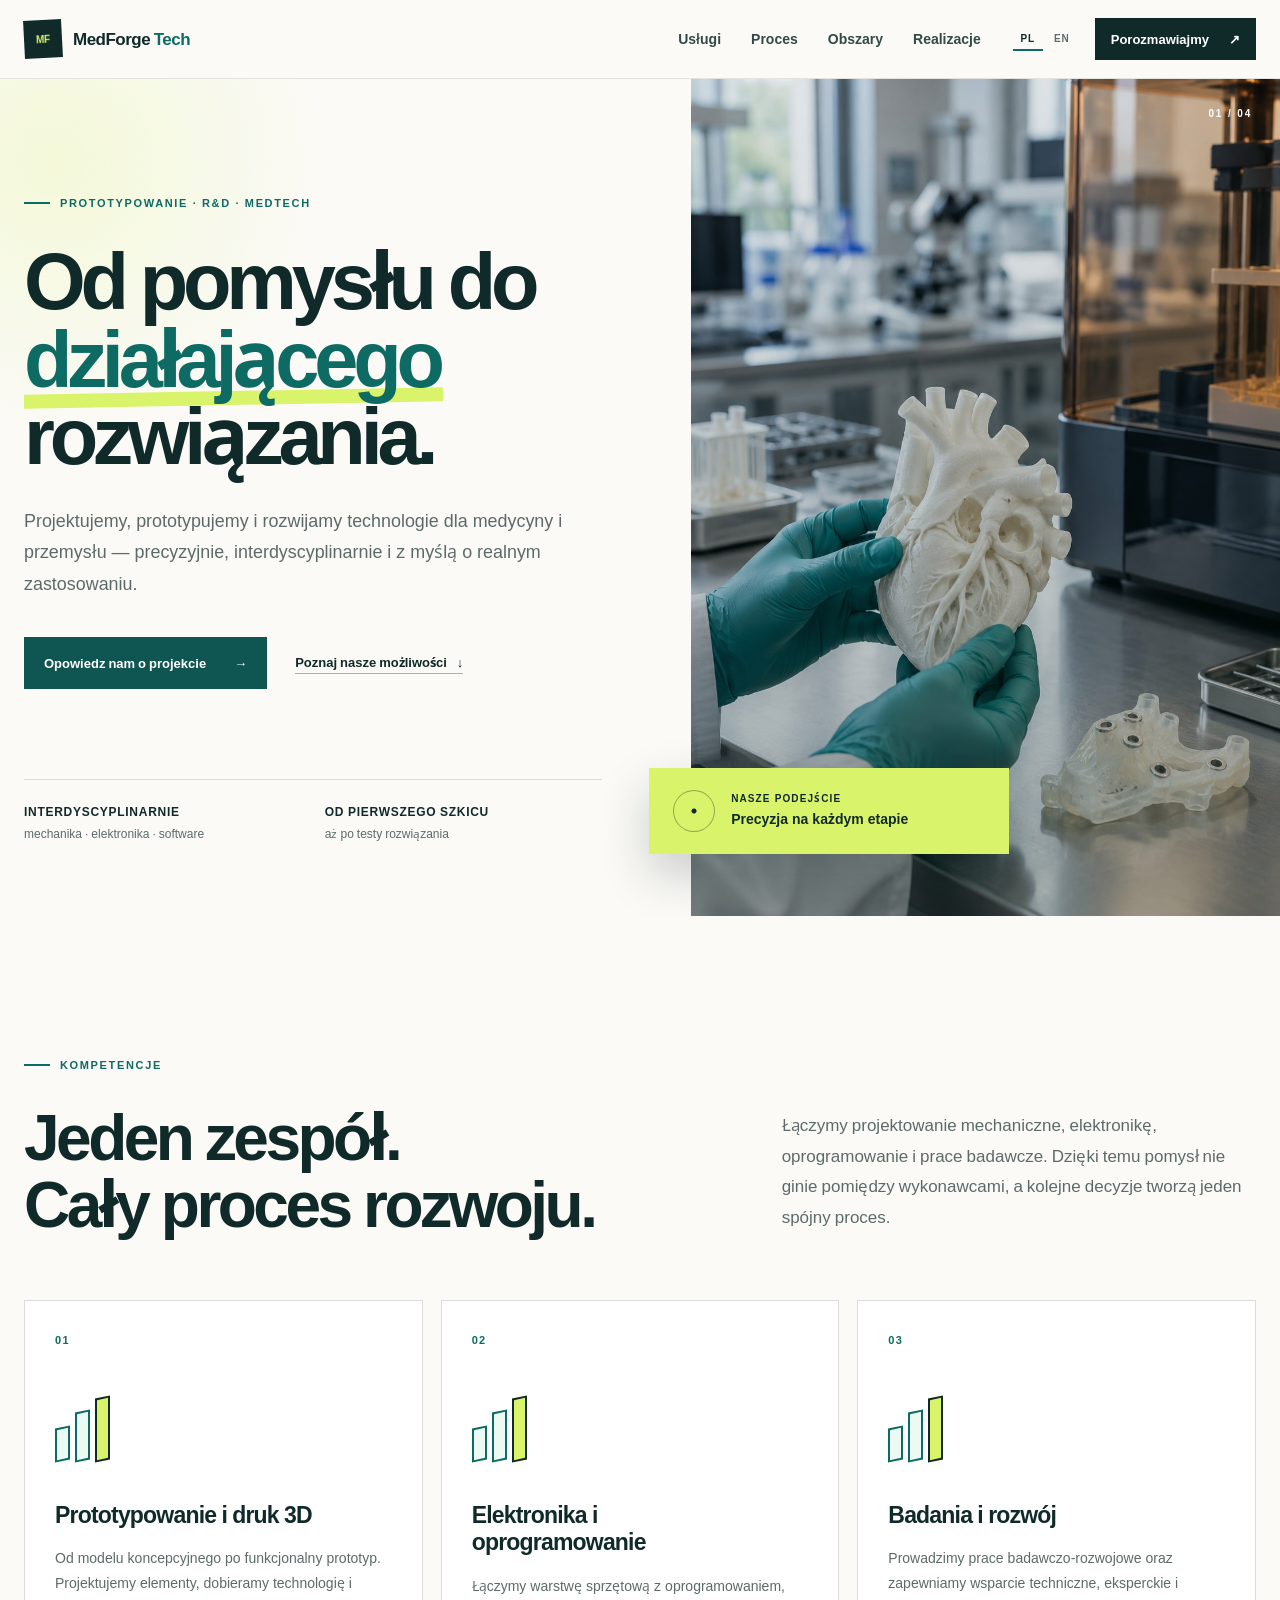
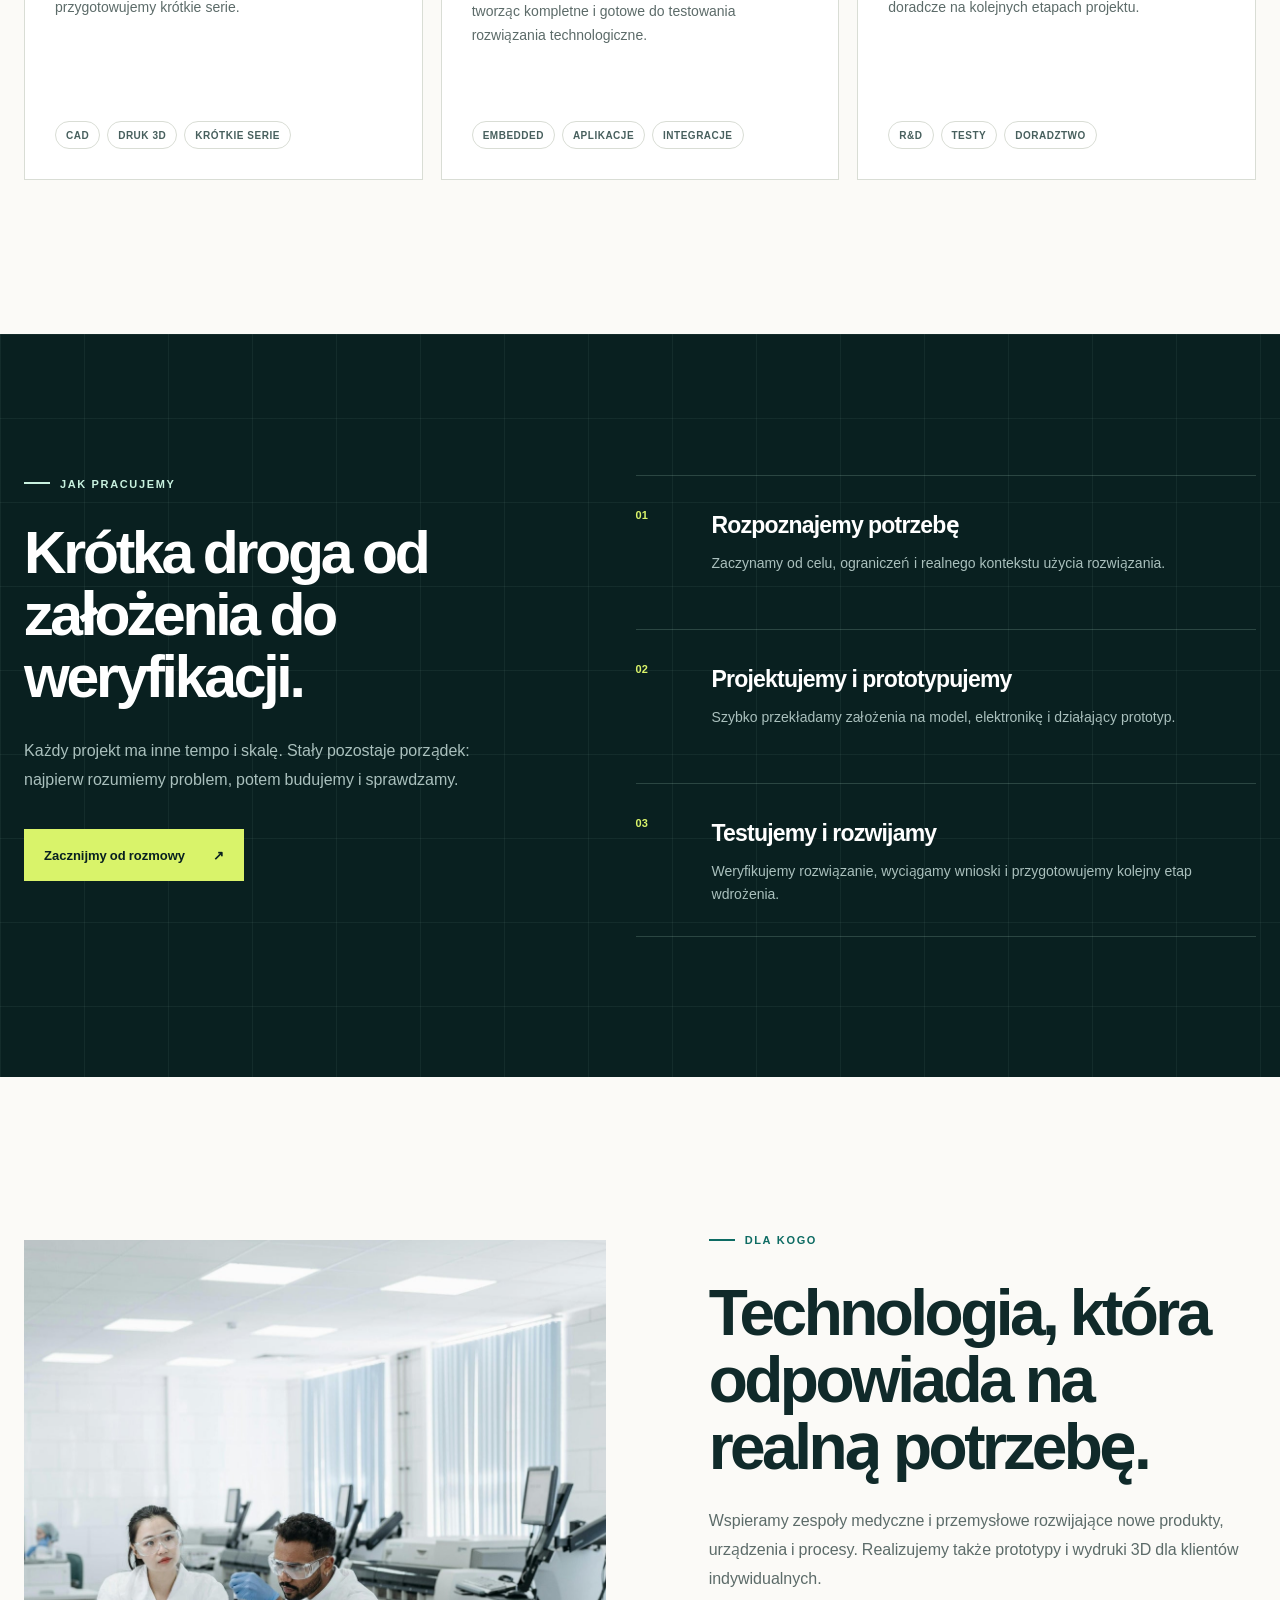
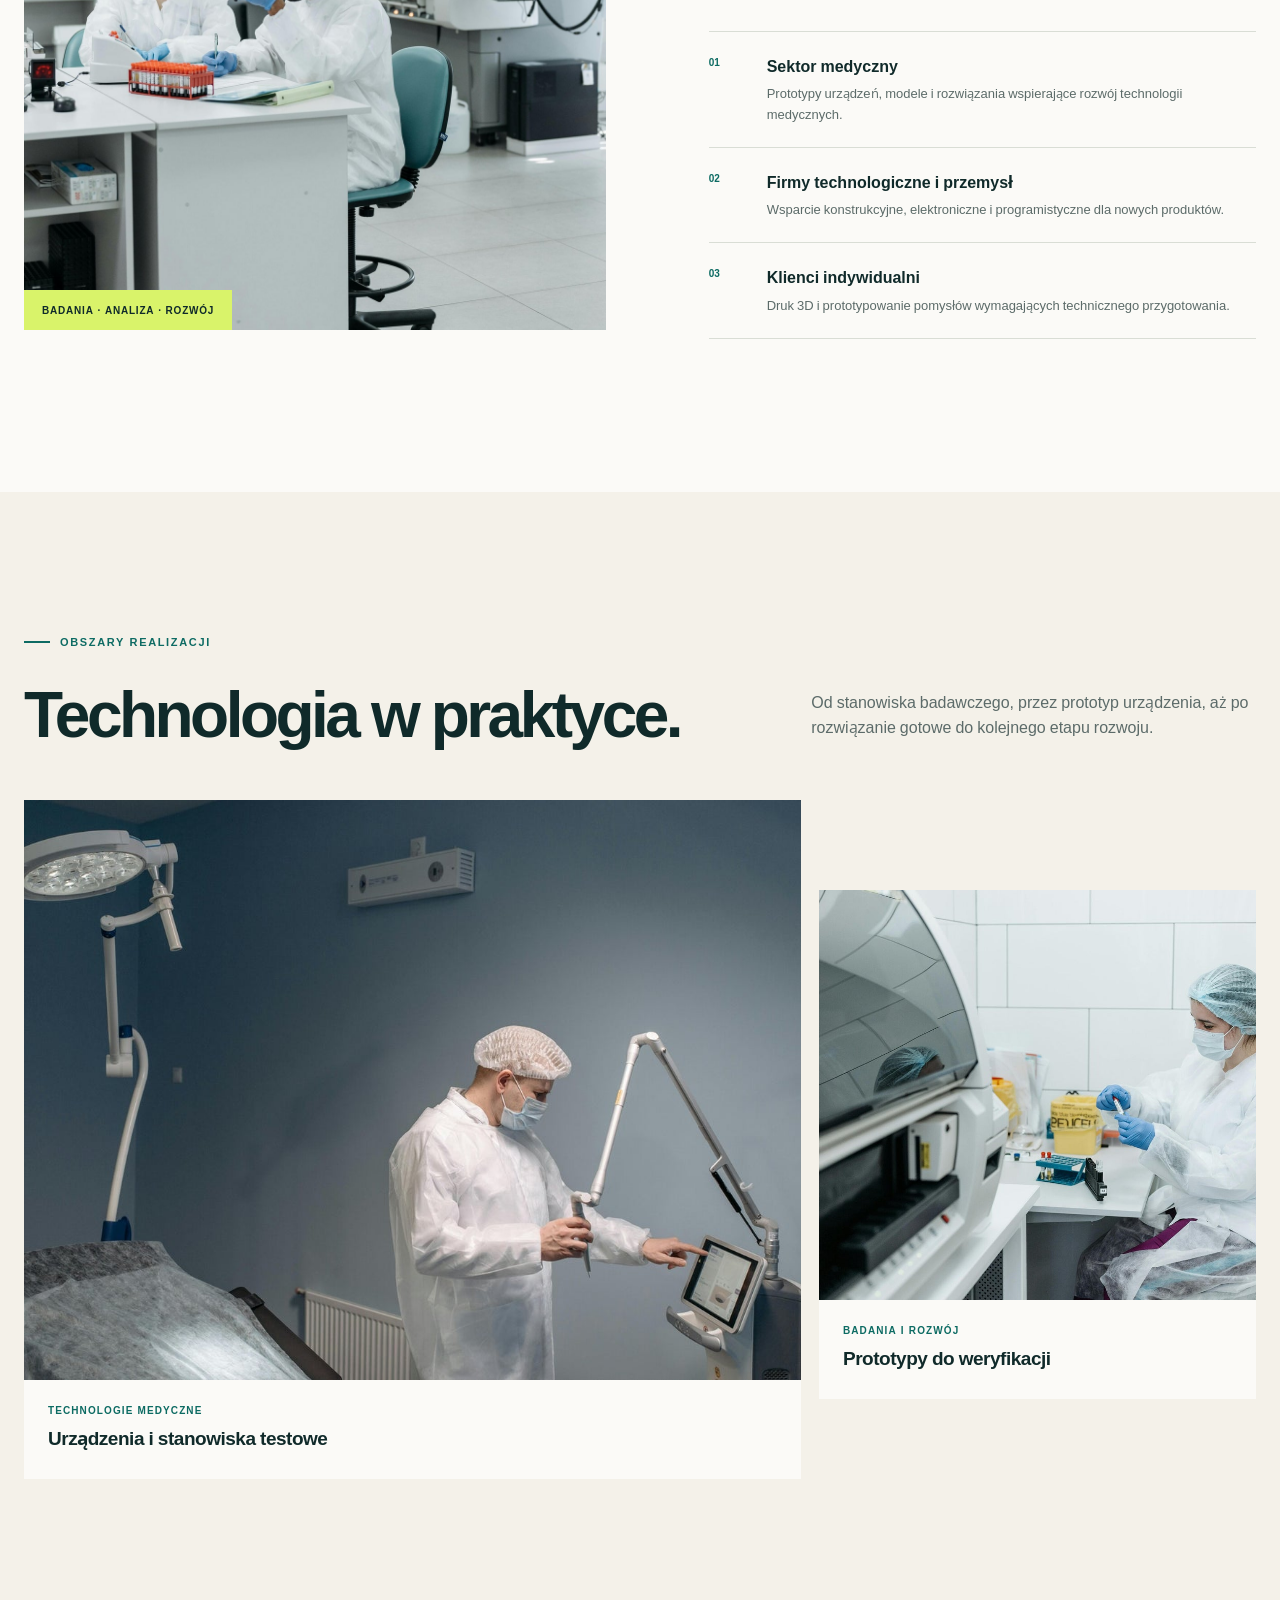
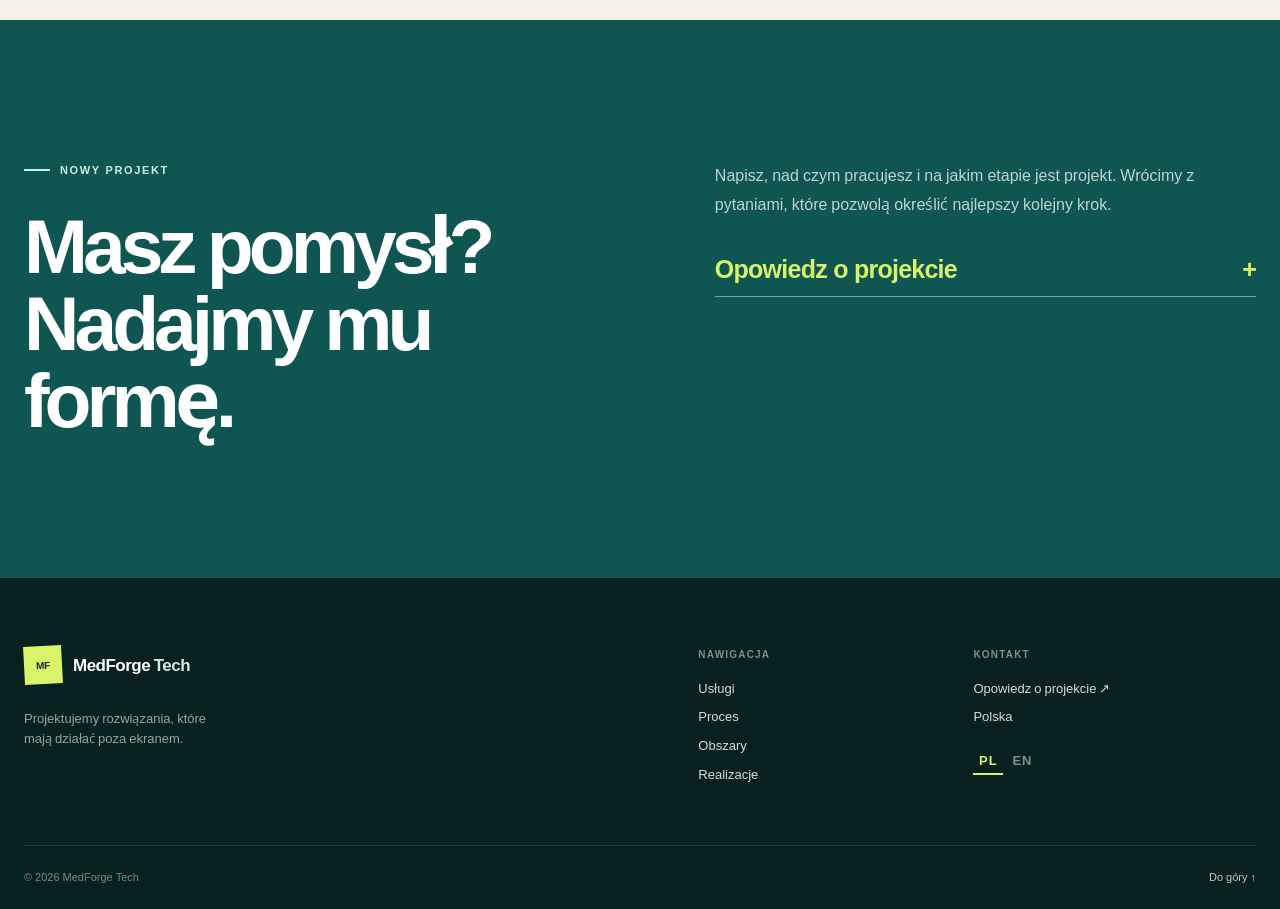
==== public/index.html @ 60c9a020 "structurize project to public i backend" ====
<!doctype html>

<html lang="pl">
  <head>
    <meta charset="utf-8">
    <meta name="viewport" content="width=device-width, initial-scale=1">
    <meta name="description" content="Projektowanie prototypów, druk 3D, elektronika, oprogramowanie oraz prace badawczo-rozwojowe dla medycyny i przemysłu.">
    <title>MedForge Tech | Prototypowanie, R&amp;D i technologie medyczne</title>
    <link rel="icon" href="favicon.png" type="image/png">
    <link rel="alternate" hreflang="pl" href="index.html">
    <link rel="alternate" hreflang="en" href="en.html">
    <link rel="stylesheet" href="styles.css">
    <script src="contact-config.js" defer></script>
    <script src="script.js" defer></script>
    <script src="contact-form.js" type="module"></script>
  </head>
  <body>
    <a class="skip-link" href="#main">Przejdź do treści</a>

    <header class="site-header">
      <div class="nav-shell">
        <a class="brand" href="#top" aria-label="MedForge Tech — strona główna">
          <span class="brand-mark" aria-hidden="true">MF</span>
          <span class="brand-name">MedForge <strong>Tech</strong></span>
        </a>

        <nav class="desktop-nav" aria-label="Główna nawigacja">
          <a href="#uslugi">Usługi</a>
          <a href="#proces">Proces</a>
          <a href="#obszary">Obszary</a>
          <a href="#portfolio">Realizacje</a>
        </nav>

        <div class="header-actions">
          <div class="language-switch" aria-label="Wybór języka">
            <a class="is-active" href="index.html" lang="pl" aria-current="page">PL</a>
            <a href="en.html" lang="en">EN</a>
          </div>
          <a class="header-cta" href="#kontakt">Porozmawiajmy <span aria-hidden="true">↗</span></a>
        </div>

        <details class="mobile-menu">
          <summary aria-label="Otwórz menu">Menu</summary>
          <nav aria-label="Nawigacja mobilna">
            <a href="#uslugi">Usługi</a>
            <a href="#proces">Proces</a>
            <a href="#obszary">Obszary</a>
            <a href="#portfolio">Realizacje</a>
            <a href="#kontakt">Kontakt</a>
            <div class="mobile-language"><span>Język</span><a class="is-active" href="index.html" lang="pl" aria-current="page">PL</a><a href="en.html" lang="en">EN</a></div>
          </nav>
        </details>
      </div>
    </header>

    <main id="main">
      <section class="hero" id="top">
        <div class="hero-copy">
          <p class="eyebrow"><span></span> Prototypowanie · R&amp;D · Medtech</p>
          <h1>Od pomysłu do <em>działającego</em> rozwiązania.</h1>
          <p class="hero-lead">Projektujemy, prototypujemy i rozwijamy technologie dla medycyny i przemysłu — precyzyjnie, interdyscyplinarnie i z myślą o realnym zastosowaniu.</p>
          <div class="hero-actions">
            <a class="button button-primary" href="#kontakt">Opowiedz nam o projekcie <span aria-hidden="true">→</span></a>
            <a class="text-link" href="#uslugi">Poznaj nasze możliwości <span aria-hidden="true">↓</span></a>
          </div>
          <div class="hero-notes" aria-label="Najważniejsze cechy">
            <div><strong>Interdyscyplinarnie</strong><span>mechanika · elektronika · software</span></div>
            <div><strong>Od pierwszego szkicu</strong><span>aż po testy rozwiązania</span></div>
          </div>
        </div>

        <div class="hero-visual">
          <div class="hero-image-wrap">
            <img src="images/hero-medical-3d.jpg" alt="Inżynier biomedyczny oglądający wydrukowany w 3D model anatomiczny serca przy profesjonalnej drukarce żywicznej" width="1024" height="1536">
          </div>
          <div class="precision-card">
            <span class="precision-icon" aria-hidden="true"></span>
            <div><span>Nasze podejście</span><strong>Precyzja na każdym etapie</strong></div>
          </div>
          <div class="hero-index" aria-hidden="true">01 / 04</div>
        </div>
      </section>

      <section class="intro-section section-shell" id="uslugi">
        <div class="section-heading">
          <p class="eyebrow dark"><span></span> Kompetencje</p>
          <h2>Jeden zespół.<br>Cały proces rozwoju.</h2>
        </div>
        <p class="section-intro">Łączymy projektowanie mechaniczne, elektronikę, oprogramowanie i prace badawcze. Dzięki temu pomysł nie ginie pomiędzy wykonawcami, a kolejne decyzje tworzą jeden spójny proces.</p>
      </section>

      <section class="services-grid section-shell" aria-label="Zakres usług">
        <article class="service-card">
          <span class="service-number">01</span>
          <div class="service-symbol" aria-hidden="true"><i></i><i></i><i></i></div>
          <h3>Prototypowanie i druk 3D</h3>
          <p>Od modelu koncepcyjnego po funkcjonalny prototyp. Projektujemy elementy, dobieramy technologię i przygotowujemy krótkie serie.</p>
          <ul aria-label="Obszary prototypowania"><li>CAD</li><li>Druk 3D</li><li>Krótkie serie</li></ul>
        </article>

        <article class="service-card">
          <span class="service-number">02</span>
          <div class="service-symbol" aria-hidden="true"><i></i><i></i><i></i></div>
          <h3>Elektronika i oprogramowanie</h3>
          <p>Łączymy warstwę sprzętową z oprogramowaniem, tworząc kompletne i gotowe do testowania rozwiązania technologiczne.</p>
          <ul aria-label="Obszary elektroniki"><li>Embedded</li><li>Aplikacje</li><li>Integracje</li></ul>
        </article>

        <article class="service-card">
          <span class="service-number">03</span>
          <div class="service-symbol" aria-hidden="true"><i></i><i></i><i></i></div>
          <h3>Badania i rozwój</h3>
          <p>Prowadzimy prace badawczo-rozwojowe oraz zapewniamy wsparcie techniczne, eksperckie i doradcze na kolejnych etapach projektu.</p>
          <ul aria-label="Obszary badań"><li>R&amp;D</li><li>Testy</li><li>Doradztwo</li></ul>
        </article>
      </section>

      <section class="process-section" id="proces">
        <div class="process-inner section-shell">
          <div class="process-heading">
            <p class="eyebrow light"><span></span> Jak pracujemy</p>
            <h2>Krótka droga od założenia do weryfikacji.</h2>
            <p>Każdy projekt ma inne tempo i skalę. Stały pozostaje porządek: najpierw rozumiemy problem, potem budujemy i sprawdzamy.</p>
            <a class="button button-light" href="#kontakt">Zacznijmy od rozmowy <span aria-hidden="true">↗</span></a>
          </div>
          <ol class="process-list">
            <li><span>01</span><div><h3>Rozpoznajemy potrzebę</h3><p>Zaczynamy od celu, ograniczeń i realnego kontekstu użycia rozwiązania.</p></div></li>
            <li><span>02</span><div><h3>Projektujemy i prototypujemy</h3><p>Szybko przekładamy założenia na model, elektronikę i działający prototyp.</p></div></li>
            <li><span>03</span><div><h3>Testujemy i rozwijamy</h3><p>Weryfikujemy rozwiązanie, wyciągamy wnioski i przygotowujemy kolejny etap wdrożenia.</p></div></li>
          </ol>
        </div>
      </section>

      <section class="audience-section section-shell" id="obszary">
        <div class="audience-image">
          <img src="images/research.jpg" alt="Zespół prowadzący prace badawcze w laboratorium" width="1200" height="1800" loading="lazy">
          <span class="image-label">Badania · analiza · rozwój</span>
        </div>
        <div class="audience-copy">
          <p class="eyebrow dark"><span></span> Dla kogo</p>
          <h2>Technologia, która odpowiada na realną potrzebę.</h2>
          <p>Wspieramy zespoły medyczne i przemysłowe rozwijające nowe produkty, urządzenia i procesy. Realizujemy także prototypy i wydruki 3D dla klientów indywidualnych.</p>
          <div class="audience-points">
            <div><span>01</span><div><strong>Sektor medyczny</strong><p>Prototypy urządzeń, modele i rozwiązania wspierające rozwój technologii medycznych.</p></div></div>
            <div><span>02</span><div><strong>Firmy technologiczne i przemysł</strong><p>Wsparcie konstrukcyjne, elektroniczne i programistyczne dla nowych produktów.</p></div></div>
            <div><span>03</span><div><strong>Klienci indywidualni</strong><p>Druk 3D i prototypowanie pomysłów wymagających technicznego przygotowania.</p></div></div>
          </div>
        </div>
      </section>

      <section class="portfolio-section" id="portfolio">
        <div class="portfolio-head section-shell">
          <div><p class="eyebrow dark"><span></span> Obszary realizacji</p><h2>Technologia w praktyce.</h2></div>
          <p>Od stanowiska badawczego, przez prototyp urządzenia, aż po rozwiązanie gotowe do kolejnego etapu rozwoju.</p>
        </div>
        <div class="portfolio-grid section-shell">
          <article class="project-card project-large">
            <div class="project-image"><img src="images/prototyping.jpg" alt="Specjalista obsługujący urządzenie medyczne" width="1200" height="800" loading="lazy"></div>
            <div class="project-meta"><span>Technologie medyczne</span><strong>Urządzenia i stanowiska testowe</strong></div>
          </article>
          <article class="project-card">
            <div class="project-image"><img src="images/electronics.jpg" alt="Praca laboratoryjna z wykorzystaniem aparatury diagnostycznej" width="1200" height="800" loading="lazy"></div>
            <div class="project-meta"><span>Badania i rozwój</span><strong>Prototypy do weryfikacji</strong></div>
          </article>
        </div>
      </section>

      <section class="contact-section" id="kontakt">
        <div class="contact-inner section-shell">
          <div><p class="eyebrow light"><span></span> Nowy projekt</p><h2>Masz pomysł?<br>Nadajmy mu formę.</h2></div>
          <div class="contact-copy">
            <p>Napisz, nad czym pracujesz i na jakim etapie jest projekt. Wrócimy z pytaniami, które pozwolą określić najlepszy kolejny krok.</p>
            <details class="contact-panel" id="contact-form-panel">
              <summary class="contact-toggle">Opowiedz o projekcie <span aria-hidden="true">+</span></summary>
              <form class="contact-form" id="contact-form" aria-label="Formularz kontaktowy" aria-describedby="contact-note">
                <fieldset class="contact-fields">
                  <legend class="visually-hidden">Twoje dane i wiadomość</legend>
                  <div class="contact-field-row">
                    <div class="contact-field">
                      <label for="contact-name">Imię</label>
                      <input id="contact-name" name="name" type="text" autocomplete="name" maxlength="100" required>
                    </div>
                    <div class="contact-field">
                      <label for="contact-email">E-mail</label>
                      <input id="contact-email" name="email" type="email" autocomplete="email" maxlength="254" required>
                    </div>
                  </div>
                  <div class="contact-field">
                    <label for="contact-message">Wiadomość</label>
                    <textarea id="contact-message" name="message" rows="6" maxlength="5000" placeholder="Co chcesz stworzyć i na jakim etapie jesteś?" required></textarea>
                  </div>
                </fieldset>
                <p class="contact-note" id="contact-note">Podaj adres, na który możemy odpowiedzieć w sprawie Twojego projektu.</p>
                <div class="contact-verification" id="contact-verification"></div>
                <button class="button button-light contact-submit" id="contact-submit" type="submit" disabled>Wyślij wiadomość</button>
                <p class="contact-status" id="contact-status" data-state="error" role="status" aria-live="polite" aria-atomic="true">Formularz jest chwilowo niedostępny. Spróbuj ponownie później.</p>
                <noscript><p class="contact-note">Aby wysłać formularz, włącz JavaScript w przeglądarce.</p></noscript>
              </form>
            </details>
          </div>
        </div>
      </section>
    </main>

    <footer class="site-footer">
      <div class="footer-main section-shell">
        <div class="footer-brand">
          <a class="brand brand-light" href="#top" aria-label="MedForge Tech — do góry"><span class="brand-mark">MF</span><span class="brand-name">MedForge <strong>Tech</strong></span></a>
          <p>Projektujemy rozwiązania, które<br>mają działać poza ekranem.</p>
        </div>
        <div class="footer-column"><span>Nawigacja</span><a href="#uslugi">Usługi</a><a href="#proces">Proces</a><a href="#obszary">Obszary</a><a href="#portfolio">Realizacje</a></div>
        <div class="footer-column"><span>Kontakt</span><a href="#kontakt">Opowiedz o projekcie ↗</a><p>Polska</p><div class="footer-language"><a class="is-active" href="index.html" lang="pl" aria-current="page">PL</a><a href="en.html" lang="en">EN</a></div></div>
      </div>
      <div class="footer-bottom section-shell"><span>© <span id="current-year">2026</span> MedForge Tech</span><a href="#top">Do góry <span aria-hidden="true">↑</span></a></div>
    </footer>
  </body>
</html>
---- public/styles.css ----
@font-face {
  font-family: "Open Sans";
  font-style: normal;
  font-weight: 300;
  font-display: swap;
  src: url("fonts/open-sans-v18-latin-ext_latin-300.woff2") format("woff2");
}

@font-face {
  font-family: "Open Sans";
  font-style: normal;
  font-weight: 400;
  font-display: swap;
  src: url("fonts/open-sans-v18-latin-ext_latin-regular.woff2") format("woff2");
}

@font-face {
  font-family: "Open Sans";
  font-style: normal;
  font-weight: 600;
  font-display: swap;
  src: url("fonts/open-sans-v18-latin-ext_latin-600.woff2") format("woff2");
}

@font-face {
  font-family: "Open Sans";
  font-style: normal;
  font-weight: 700;
  font-display: swap;
  src: url("fonts/open-sans-v18-latin-ext_latin-700.woff2") format("woff2");
}

@font-face {
  font-family: "Open Sans";
  font-style: normal;
  font-weight: 800;
  font-display: swap;
  src: url("fonts/open-sans-v18-latin-ext_latin-800.woff2") format("woff2");
}

:root {
  --ink: #102a2a;
  --ink-deep: #092020;
  --teal: #0f5551;
  --teal-bright: #0d6b63;
  --mint: #c8f1df;
  --lime: #d9f36a;
  --cream: #f4f1e9;
  --paper: #fbfaf7;
  --line: #d9ddd5;
  --muted: #5c6b69;
  --font-sans: "Open Sans", "Segoe UI", Arial, sans-serif;
  --max-width: 1240px;
}

* {
  box-sizing: border-box;
}

html {
  scroll-behavior: smooth;
  scroll-padding-top: 88px;
}

body {
  margin: 0;
  background: var(--paper);
  color: var(--ink);
  font-family: var(--font-sans);
  font-size: 16px;
  line-height: 1.6;
  -webkit-font-smoothing: antialiased;
}

a {
  color: inherit;
  text-decoration: none;
}

img {
  display: block;
}

.skip-link {
  position: fixed;
  top: -80px;
  left: 16px;
  z-index: 100;
  padding: 10px 16px;
  background: var(--lime);
  color: var(--ink-deep);
  font-weight: 700;
  transition: top 0.2s ease;
}

.skip-link:focus {
  top: 12px;
}

.section-shell {
  width: min(calc(100% - 48px), var(--max-width));
  margin-inline: auto;
}

.site-header {
  position: sticky;
  top: 0;
  z-index: 50;
  border-bottom: 1px solid rgba(16, 42, 42, 0.1);
  background: rgba(251, 250, 247, 0.94);
  backdrop-filter: blur(16px);
}

.site-header.is-scrolled {
  box-shadow: 0 8px 30px rgba(9, 32, 32, 0.08);
}

.nav-shell {
  width: min(calc(100% - 48px), var(--max-width));
  min-height: 78px;
  margin-inline: auto;
  display: flex;
  align-items: center;
  gap: 32px;
}

.brand {
  display: inline-flex;
  align-items: center;
  gap: 11px;
  margin-right: auto;
  white-space: nowrap;
}

.brand-mark {
  width: 38px;
  height: 38px;
  display: grid;
  place-items: center;
  background: var(--ink);
  color: var(--lime);
  font-size: 10px;
  font-weight: 800;
  letter-spacing: -0.03em;
  transform: rotate(-3deg);
}

.brand-name {
  font-size: 17px;
  font-weight: 700;
  letter-spacing: -0.03em;
}

.brand-name strong {
  color: var(--teal-bright);
}

.desktop-nav {
  display: flex;
  align-items: center;
  gap: 30px;
}

.desktop-nav a {
  position: relative;
  color: #314a48;
  font-size: 14px;
  font-weight: 600;
}

.desktop-nav a::after {
  content: "";
  position: absolute;
  left: 0;
  right: 100%;
  bottom: -8px;
  height: 2px;
  background: var(--teal-bright);
  transition: right 0.2s ease;
}

.desktop-nav a:hover::after,
.desktop-nav a:focus-visible::after {
  right: 0;
}

.header-cta {
  display: inline-flex;
  align-items: center;
  gap: 20px;
  padding: 11px 16px;
  background: var(--ink);
  color: #fff;
  font-size: 13px;
  font-weight: 700;
  transition: background 0.2s ease, transform 0.2s ease;
}

.header-actions {
  display: flex;
  align-items: center;
  gap: 18px;
}

.language-switch,
.footer-language {
  display: flex;
  align-items: center;
  gap: 4px;
}

.language-switch a,
.footer-language a {
  min-width: 30px;
  padding: 4px 5px;
  color: var(--muted);
  font-size: 10px;
  font-weight: 800;
  line-height: 1.4;
  text-align: center;
  letter-spacing: 0.08em;
  border-bottom: 2px solid transparent;
}

.language-switch a:hover,
.language-switch a.is-active {
  color: var(--ink);
  border-color: var(--teal-bright);
}

.mobile-language {
  margin-top: 7px;
  padding: 11px 12px 3px;
  display: flex;
  align-items: center;
  gap: 3px;
  border-top: 1px solid var(--line);
}

.mobile-language span {
  margin-right: auto;
  color: var(--muted);
  font-size: 10px;
  font-weight: 800;
  letter-spacing: 0.1em;
  text-transform: uppercase;
}

.mobile-language a {
  padding: 3px 7px;
  color: var(--muted);
  font-size: 11px;
}

.mobile-language a.is-active {
  background: var(--ink);
  color: #fff;
}

.header-cta:hover {
  background: var(--teal-bright);
  transform: translateY(-1px);
}

.mobile-menu {
  display: none;
  position: relative;
}

.mobile-menu summary {
  cursor: pointer;
  list-style: none;
  font-weight: 700;
}

.mobile-menu summary::-webkit-details-marker {
  display: none;
}

.mobile-menu nav {
  position: absolute;
  top: 44px;
  right: 0;
  width: 210px;
  padding: 14px;
  display: grid;
  gap: 2px;
  border: 1px solid var(--line);
  background: var(--paper);
  box-shadow: 0 20px 45px rgba(9, 32, 32, 0.14);
}

.mobile-menu nav a {
  padding: 10px 12px;
  font-weight: 600;
}

.hero {
  min-height: calc(100vh - 78px);
  display: grid;
  grid-template-columns: minmax(0, 1.08fr) minmax(420px, 0.92fr);
  overflow: hidden;
}

.hero-copy {
  padding: clamp(72px, 9vw, 132px) clamp(48px, 7vw, 110px) 72px max(24px, calc((100vw - var(--max-width)) / 2));
  display: flex;
  flex-direction: column;
  justify-content: center;
  background:
    radial-gradient(circle at 8% 10%, rgba(217, 243, 106, 0.22), transparent 28%),
    var(--paper);
}

.eyebrow {
  margin: 0 0 28px;
  display: flex;
  align-items: center;
  gap: 10px;
  color: var(--teal-bright);
  font-size: 11px;
  font-weight: 800;
  letter-spacing: 0.15em;
  text-transform: uppercase;
}

.eyebrow > span {
  width: 26px;
  height: 2px;
  background: currentColor;
}

.eyebrow.light {
  color: var(--mint);
}

.eyebrow.dark {
  color: var(--teal-bright);
}

.hero h1 {
  max-width: 760px;
  margin: 0;
  font-size: clamp(52px, 6.2vw, 96px);
  font-weight: 700;
  line-height: 0.98;
  letter-spacing: -0.065em;
}

.hero h1 em {
  position: relative;
  z-index: 0;
  color: var(--teal-bright);
  font-style: normal;
}

.hero h1 em::after {
  content: "";
  position: absolute;
  left: 0;
  right: -3px;
  bottom: 5px;
  z-index: -1;
  height: 13%;
  background: var(--lime);
  transform: rotate(-1deg);
}

.hero-lead {
  max-width: 660px;
  margin: 32px 0 0;
  color: var(--muted);
  font-size: clamp(16px, 1.4vw, 20px);
  line-height: 1.75;
}

.hero-actions {
  margin-top: 38px;
  display: flex;
  align-items: center;
  gap: 28px;
  flex-wrap: wrap;
}

.button {
  min-height: 52px;
  padding: 14px 20px;
  display: inline-flex;
  align-items: center;
  justify-content: center;
  gap: 28px;
  font-size: 13px;
  font-weight: 800;
  transition: transform 0.2s ease, background 0.2s ease;
}

.button:hover {
  transform: translateY(-2px);
}

.button-primary {
  background: var(--teal);
  color: #fff;
}

.button-primary:hover {
  background: var(--teal-bright);
}

.button-light {
  background: var(--lime);
  color: var(--ink-deep);
}

.text-link {
  display: inline-flex;
  align-items: center;
  gap: 10px;
  color: var(--ink);
  font-size: 13px;
  font-weight: 700;
  border-bottom: 1px solid rgba(16, 42, 42, 0.35);
}

.hero-notes {
  margin-top: clamp(50px, 8vw, 90px);
  padding-top: 22px;
  display: grid;
  grid-template-columns: repeat(2, minmax(0, 1fr));
  gap: 24px;
  border-top: 1px solid var(--line);
}

.hero-notes div {
  display: grid;
  gap: 3px;
}

.hero-notes strong {
  font-size: 12px;
  text-transform: uppercase;
  letter-spacing: 0.06em;
}

.hero-notes span {
  color: var(--muted);
  font-size: 12px;
}

.hero-visual {
  position: relative;
  min-height: 690px;
  background: var(--teal);
}

.hero-image-wrap {
  position: absolute;
  inset: 0;
}

.hero-image-wrap::after {
  content: "";
  position: absolute;
  inset: 0;
  background: linear-gradient(180deg, rgba(5, 34, 31, 0.08), rgba(5, 34, 31, 0.36));
}

.hero-image-wrap img {
  position: absolute;
  inset: 0;
  width: 100%;
  height: 100%;
  object-fit: cover;
  object-position: 52% 52%;
}

.precision-card {
  position: absolute;
  left: -42px;
  bottom: 62px;
  z-index: 2;
  width: min(360px, calc(100% - 36px));
  padding: 22px 24px;
  display: flex;
  align-items: center;
  gap: 16px;
  background: var(--lime);
  box-shadow: 0 20px 50px rgba(9, 32, 32, 0.2);
}

.precision-icon {
  width: 42px;
  height: 42px;
  flex: 0 0 auto;
  border: 1px solid rgba(16, 42, 42, 0.36);
  border-radius: 50%;
  background: radial-gradient(circle, var(--ink) 2px, transparent 3px);
}

.precision-card div {
  display: grid;
  gap: 2px;
}

.precision-card div span {
  font-size: 10px;
  font-weight: 700;
  letter-spacing: 0.11em;
  text-transform: uppercase;
}

.precision-card strong {
  font-size: 14px;
}

.hero-index {
  position: absolute;
  right: 28px;
  top: 26px;
  z-index: 2;
  color: white;
  font-size: 10px;
  font-weight: 800;
  letter-spacing: 0.18em;
}

.intro-section {
  padding-top: clamp(92px, 11vw, 150px);
  display: grid;
  grid-template-columns: 1fr 0.7fr;
  gap: 80px;
  align-items: end;
}

.section-heading h2,
.portfolio-head h2,
.audience-copy h2 {
  margin: 0;
  font-size: clamp(40px, 5vw, 68px);
  font-weight: 700;
  line-height: 1.05;
  letter-spacing: -0.055em;
}

.section-intro {
  max-width: 500px;
  margin: 0 0 4px;
  color: var(--muted);
  font-size: 17px;
  line-height: 1.8;
}

.services-grid {
  padding: 64px 0 clamp(100px, 12vw, 160px);
  display: grid;
  grid-template-columns: repeat(3, minmax(0, 1fr));
  gap: 18px;
}

.service-card {
  min-height: 480px;
  padding: 30px;
  display: flex;
  flex-direction: column;
  border: 1px solid var(--line);
  background: #fff;
  transition: border 0.25s ease, transform 0.25s ease, box-shadow 0.25s ease;
}

.service-card:hover {
  transform: translateY(-6px);
  border-color: rgba(15, 107, 99, 0.5);
  box-shadow: 0 24px 60px rgba(9, 32, 32, 0.08);
}

.service-number {
  color: var(--teal-bright);
  font-size: 11px;
  font-weight: 800;
  letter-spacing: 0.12em;
}

.service-symbol {
  width: 64px;
  height: 64px;
  margin: 48px 0 40px;
  display: flex;
  align-items: flex-end;
  gap: 5px;
}

.service-symbol i {
  width: 15px;
  display: block;
  border: 2px solid var(--teal-bright);
  background: rgba(200, 241, 223, 0.35);
  transform: skewY(-12deg);
}

.service-symbol i:nth-child(1) { height: 34px; }
.service-symbol i:nth-child(2) { height: 50px; }
.service-symbol i:nth-child(3) { height: 64px; background: var(--lime); border-color: var(--ink); }

.service-card h3 {
  max-width: 290px;
  margin: 0 0 18px;
  font-size: 23px;
  line-height: 1.2;
  letter-spacing: -0.035em;
}

.service-card > p {
  margin: 0;
  color: var(--muted);
  font-size: 14px;
  line-height: 1.75;
}

.service-card ul {
  margin: auto 0 0;
  padding: 26px 0 0;
  display: flex;
  gap: 7px;
  flex-wrap: wrap;
  list-style: none;
}

.service-card li {
  padding: 5px 10px;
  border: 1px solid var(--line);
  border-radius: 20px;
  color: #48605e;
  font-size: 10px;
  font-weight: 700;
  letter-spacing: 0.05em;
  text-transform: uppercase;
}

.process-section {
  padding: clamp(88px, 11vw, 145px) 0;
  color: #fff;
  background:
    linear-gradient(rgba(200, 241, 223, 0.06) 1px, transparent 1px),
    linear-gradient(90deg, rgba(200, 241, 223, 0.06) 1px, transparent 1px),
    var(--ink-deep);
  background-size: 84px 84px;
}

.process-inner {
  display: grid;
  grid-template-columns: 0.8fr 1fr;
  gap: clamp(60px, 9vw, 140px);
}

.process-heading h2 {
  margin: 0;
  font-size: clamp(40px, 4.6vw, 64px);
  line-height: 1.05;
  letter-spacing: -0.055em;
}

.process-heading > p:not(.eyebrow) {
  max-width: 520px;
  margin: 30px 0 36px;
  color: #aac0bd;
  font-size: 16px;
  line-height: 1.8;
}

.process-list {
  margin: 0;
  padding: 0;
  list-style: none;
}

.process-list li {
  min-height: 154px;
  padding: 30px 0;
  display: grid;
  grid-template-columns: 50px 1fr;
  gap: 26px;
  border-top: 1px solid rgba(200, 241, 223, 0.18);
}

.process-list li:last-child {
  border-bottom: 1px solid rgba(200, 241, 223, 0.18);
}

.process-list > li > span {
  color: var(--lime);
  font-size: 11px;
  font-weight: 800;
}

.process-list h3 {
  margin: 0 0 10px;
  font-size: 23px;
  letter-spacing: -0.035em;
}

.process-list p {
  max-width: 500px;
  margin: 0;
  color: #aac0bd;
  font-size: 14px;
}

.audience-section {
  padding: clamp(100px, 12vw, 160px) 0;
  display: grid;
  grid-template-columns: 1fr 0.94fr;
  gap: clamp(54px, 8vw, 110px);
  align-items: center;
}

.audience-image {
  position: relative;
  min-height: 690px;
  background: #dfe9e6;
  overflow: hidden;
}

.audience-image img {
  position: absolute;
  inset: 0;
  width: 100%;
  height: 100%;
  object-fit: cover;
}

.image-label {
  position: absolute;
  left: 0;
  bottom: 0;
  padding: 12px 18px;
  background: var(--lime);
  color: var(--ink);
  font-size: 10px;
  font-weight: 800;
  letter-spacing: 0.08em;
  text-transform: uppercase;
}

.audience-copy > p:not(.eyebrow) {
  margin: 28px 0 38px;
  color: var(--muted);
  font-size: 16px;
  line-height: 1.8;
}

.audience-points {
  border-top: 1px solid var(--line);
}

.audience-points > div {
  padding: 22px 0;
  display: grid;
  grid-template-columns: 38px 1fr;
  gap: 20px;
  border-bottom: 1px solid var(--line);
}

.audience-points > div > span {
  color: var(--teal-bright);
  font-size: 10px;
  font-weight: 800;
}

.audience-points strong {
  display: block;
  margin-bottom: 4px;
  font-size: 16px;
}

.audience-points p {
  margin: 0;
  color: var(--muted);
  font-size: 13px;
}

.portfolio-section {
  padding: clamp(92px, 11vw, 145px) 0;
  background: var(--cream);
}

.portfolio-head {
  margin-bottom: 54px;
  display: grid;
  grid-template-columns: 1fr 0.62fr;
  gap: 70px;
  align-items: end;
}

.portfolio-head > p {
  max-width: 470px;
  margin: 0 0 5px;
  color: var(--muted);
  font-size: 16px;
}

.portfolio-grid {
  display: grid;
  grid-template-columns: 1.28fr 0.72fr;
  gap: 18px;
  align-items: start;
}

.project-card {
  background: var(--paper);
}

.project-card:not(.project-large) {
  margin-top: 90px;
}

.project-image {
  position: relative;
  min-height: 410px;
  overflow: hidden;
}

.project-large .project-image {
  min-height: 580px;
}

.project-image img {
  position: absolute;
  inset: 0;
  width: 100%;
  height: 100%;
  object-fit: cover;
  transition: transform 0.5s ease;
}

.project-card:hover .project-image img {
  transform: scale(1.025);
}

.project-meta {
  padding: 22px 24px 26px;
  display: grid;
  gap: 5px;
}

.project-meta span {
  color: var(--teal-bright);
  font-size: 10px;
  font-weight: 800;
  letter-spacing: 0.11em;
  text-transform: uppercase;
}

.project-meta strong {
  font-size: 19px;
  letter-spacing: -0.025em;
}

.contact-section {
  padding: clamp(92px, 11vw, 145px) 0;
  background: var(--teal);
  color: #fff;
}

.contact-inner {
  display: grid;
  grid-template-columns: 1fr 0.9fr;
  gap: clamp(40px, 7vw, 90px);
  align-items: start;
}

.contact-inner h2 {
  margin: 0;
  color: #fff;
  font-size: clamp(50px, 6vw, 82px);
  line-height: 1;
  letter-spacing: -0.065em;
}

.contact-copy > p {
  max-width: 510px;
  margin: 0 0 30px;
  color: #c0d5d2;
  font-size: 16px;
  line-height: 1.8;
}

.contact-toggle {
  padding-bottom: 8px;
  display: flex;
  align-items: center;
  justify-content: space-between;
  gap: 20px;
  border-bottom: 1px solid rgba(255, 255, 255, 0.45);
  color: var(--lime);
  font-size: clamp(17px, 2vw, 25px);
  font-weight: 700;
  letter-spacing: -0.03em;
  cursor: pointer;
  list-style: none;
}

.contact-toggle::-webkit-details-marker {
  display: none;
}

.contact-toggle > span {
  transition: transform 0.2s ease;
}

.contact-panel[open] .contact-toggle > span {
  transform: rotate(45deg);
}

.contact-panel,
.contact-copy {
  min-width: 0;
}

.contact-form {
  padding-top: 28px;
}

.contact-fields {
  min-width: 0;
  margin: 0;
  padding: 0;
  display: grid;
  gap: 20px;
  border: 0;
}

.contact-field-row {
  display: grid;
  grid-template-columns: repeat(2, minmax(0, 1fr));
  gap: 16px;
}

.contact-field {
  min-width: 0;
  display: grid;
  gap: 8px;
}

.contact-field label {
  color: var(--mint);
  font-size: 13px;
  font-weight: 700;
}

.contact-field input,
.contact-field textarea {
  width: 100%;
  min-width: 0;
  padding: 13px 14px;
  border: 1px solid #83aaa6;
  border-radius: 0;
  background: var(--paper);
  color: var(--ink);
  font: inherit;
  font-size: 16px;
}

.contact-field textarea {
  min-height: 160px;
  resize: vertical;
}

.contact-field textarea::placeholder {
  color: var(--muted);
}

.contact-note {
  margin: 16px 0;
  color: #c0d5d2;
  font-size: 12px;
  line-height: 1.7;
}

.contact-verification:not(:empty) {
  margin-block: 20px;
}

.contact-submit {
  width: 100%;
  border: 0;
  font-family: inherit;
  cursor: pointer;
}

.contact-submit:disabled {
  opacity: 0.65;
  cursor: not-allowed;
  transform: none;
}

.contact-status {
  min-height: 1.6em;
  margin: 16px 0 0;
  color: var(--mint);
  font-size: 13px;
  overflow-wrap: anywhere;
}

.contact-status[data-state="error"] {
  color: #ffe0ce;
}

.visually-hidden {
  position: absolute;
  width: 1px;
  height: 1px;
  padding: 0;
  margin: -1px;
  overflow: hidden;
  clip-path: inset(50%);
  white-space: nowrap;
  border: 0;
}

.site-footer {
  padding-top: 68px;
  background: var(--ink-deep);
  color: #fff;
}

.footer-main {
  padding-bottom: 60px;
  display: grid;
  grid-template-columns: 1fr 0.35fr 0.46fr;
  gap: 60px;
}

.brand-light .brand-mark {
  background: var(--lime);
  color: var(--ink);
}

.brand-light .brand-name strong {
  color: var(--mint);
}

.footer-brand p {
  margin: 24px 0 0;
  color: #8fa8a5;
  font-size: 13px;
}

.footer-column {
  display: grid;
  align-content: start;
  justify-items: start;
  gap: 8px;
}

.footer-column > span {
  margin-bottom: 8px;
  color: #78928f;
  font-size: 10px;
  font-weight: 800;
  letter-spacing: 0.12em;
  text-transform: uppercase;
}

.footer-column a,
.footer-column p {
  margin: 0;
  color: #d2dddb;
  font-size: 13px;
}

.footer-column a:hover {
  color: var(--lime);
}

.footer-language {
  margin-top: 12px;
}

.footer-language a {
  color: #78928f;
  border-color: transparent;
}

.footer-language a:hover,
.footer-language a.is-active {
  color: var(--lime);
  border-color: var(--lime);
}

.footer-bottom {
  min-height: 64px;
  display: flex;
  align-items: center;
  justify-content: space-between;
  border-top: 1px solid rgba(200, 241, 223, 0.13);
  color: #6f8c88;
  font-size: 11px;
}

.footer-bottom a {
  color: #b9cbc8;
}

:focus-visible {
  outline: 3px solid var(--lime);
  outline-offset: 4px;
}

@media (max-width: 1080px) {
  .desktop-nav { gap: 20px; }
  .hero { grid-template-columns: 1fr 0.85fr; }
  .hero-copy { padding-right: 52px; }
  .hero h1 { font-size: clamp(52px, 7vw, 76px); }
  .service-card { padding: 25px; }
}

@media (max-width: 900px) {
  .section-shell,
  .nav-shell { width: min(calc(100% - 36px), var(--max-width)); }
  .desktop-nav,
  .header-actions { display: none; }
  .mobile-menu { display: block; }
  .hero { min-height: auto; grid-template-columns: 1fr; }
  .hero-copy { padding: 86px 18px 70px; }
  .hero-visual { min-height: 680px; }
  .precision-card { left: 18px; bottom: 26px; }
  .intro-section,
  .process-inner,
  .audience-section,
  .portfolio-head,
  .contact-inner { grid-template-columns: 1fr; }
  .intro-section { gap: 28px; }
  .services-grid { grid-template-columns: 1fr; }
  .service-card { min-height: 410px; }
  .service-symbol { margin: 34px 0 30px; }
  .process-inner { gap: 60px; }
  .audience-image { min-height: 620px; }
  .audience-copy { padding-inline: 4px; }
  .portfolio-head { gap: 24px; }
  .portfolio-grid { grid-template-columns: 1fr; }
  .project-card:not(.project-large) { margin-top: 0; }
  .project-large .project-image,
  .project-image { min-height: 500px; }
  .contact-inner { gap: 50px; }
  .footer-main { grid-template-columns: 1fr 1fr; }
  .footer-brand { grid-column: 1 / -1; }
}

@media (max-width: 560px) {
  .nav-shell { min-height: 70px; }
  .brand-name { font-size: 15px; }
  .hero-copy { padding-top: 66px; }
  .hero h1 { font-size: clamp(46px, 14vw, 64px); }
  .hero-lead { font-size: 16px; }
  .hero-actions { align-items: flex-start; flex-direction: column; }
  .hero-notes { grid-template-columns: 1fr; }
  .hero-visual { min-height: 560px; }
  .precision-card { width: calc(100% - 36px); }
  .intro-section { padding-top: 84px; }
  .section-heading h2,
  .portfolio-head h2,
  .audience-copy h2 { font-size: 42px; }
  .services-grid { padding-top: 42px; }
  .service-card { min-height: 430px; }
  .process-section { padding-block: 84px; }
  .process-heading h2 { font-size: 42px; }
  .process-list li { grid-template-columns: 36px 1fr; gap: 14px; }
  .audience-image { min-height: 500px; }
  .project-large .project-image,
  .project-image { min-height: 380px; }
  .contact-inner h2 { font-size: 52px; }
  .contact-toggle { font-size: 20px; }
  .contact-field-row { grid-template-columns: 1fr; }
  .footer-main { grid-template-columns: 1fr; }
  .footer-brand { grid-column: auto; }
  .footer-bottom { align-items: flex-start; padding-block: 20px; gap: 10px; flex-direction: column; }
}

@media (prefers-reduced-motion: reduce) {
  *, *::before, *::after {
    scroll-behavior: auto !important;
    transition-duration: 0.01ms !important;
  }
}
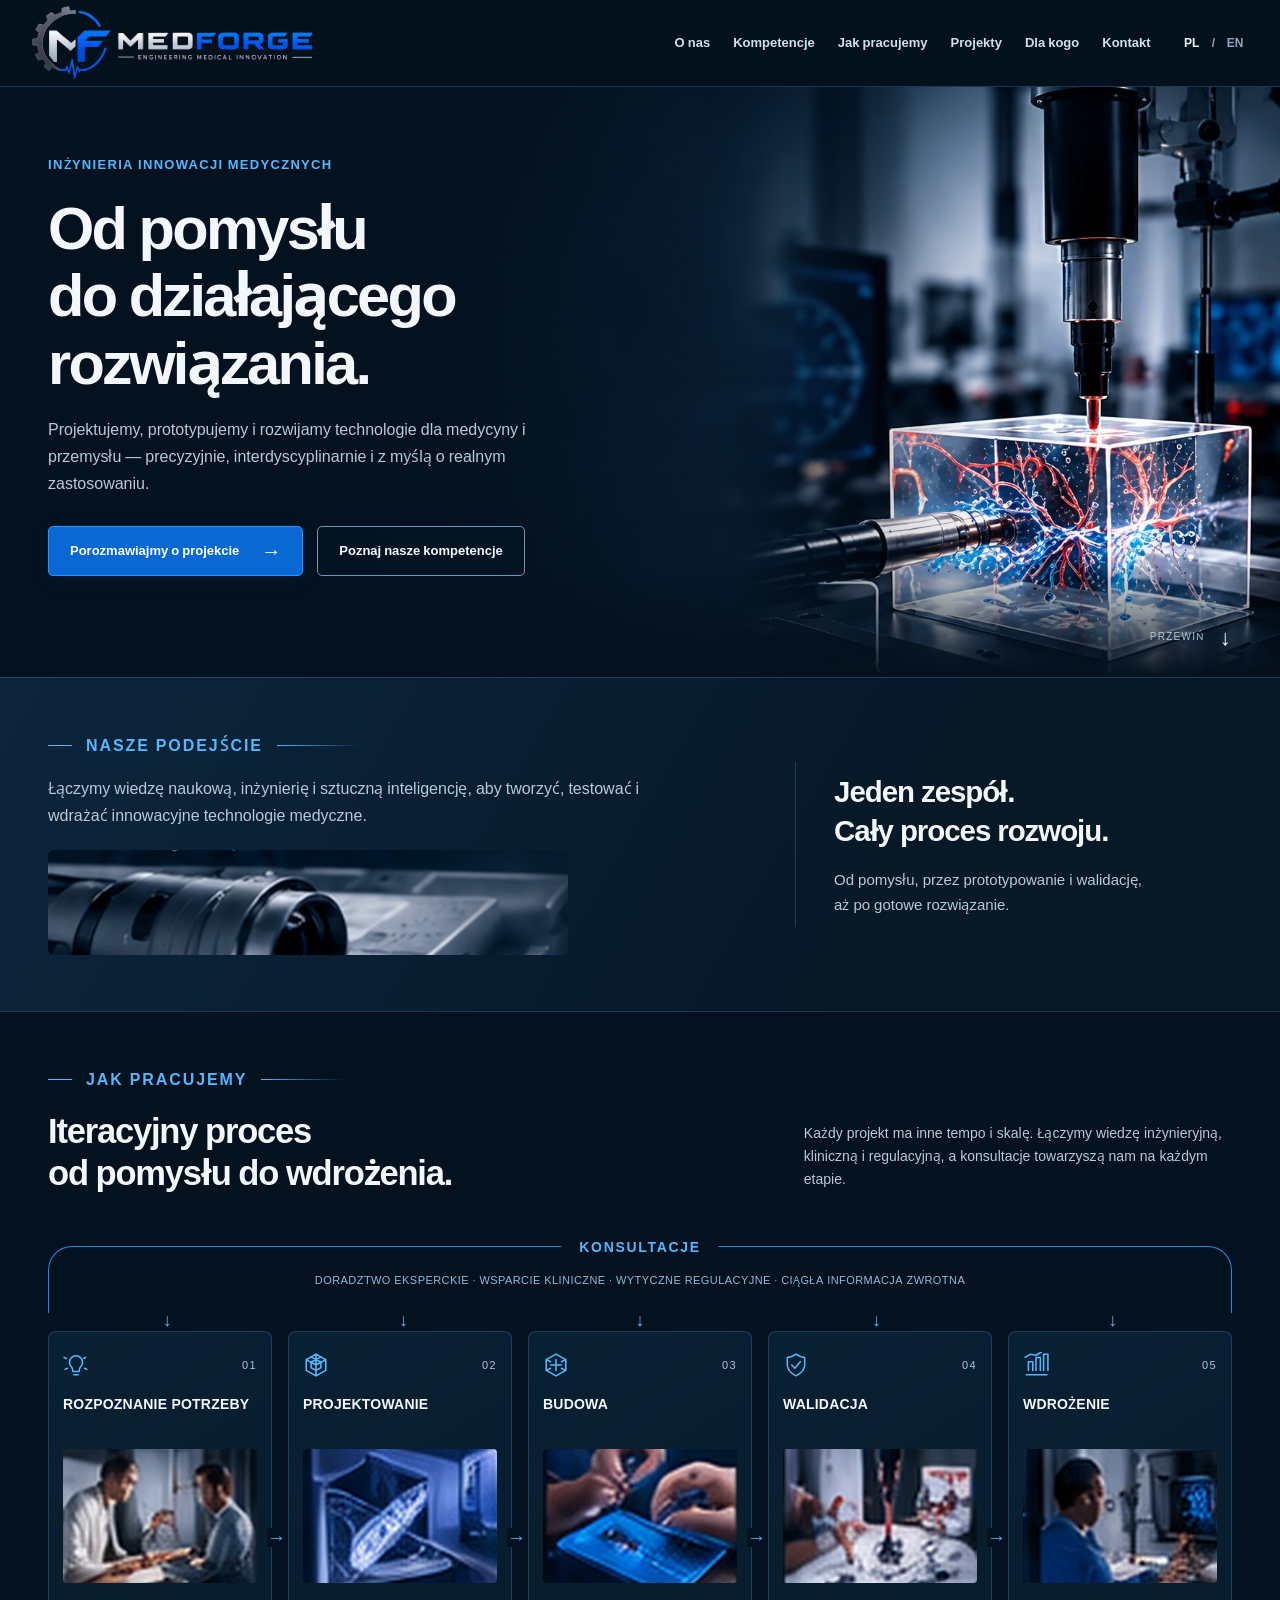
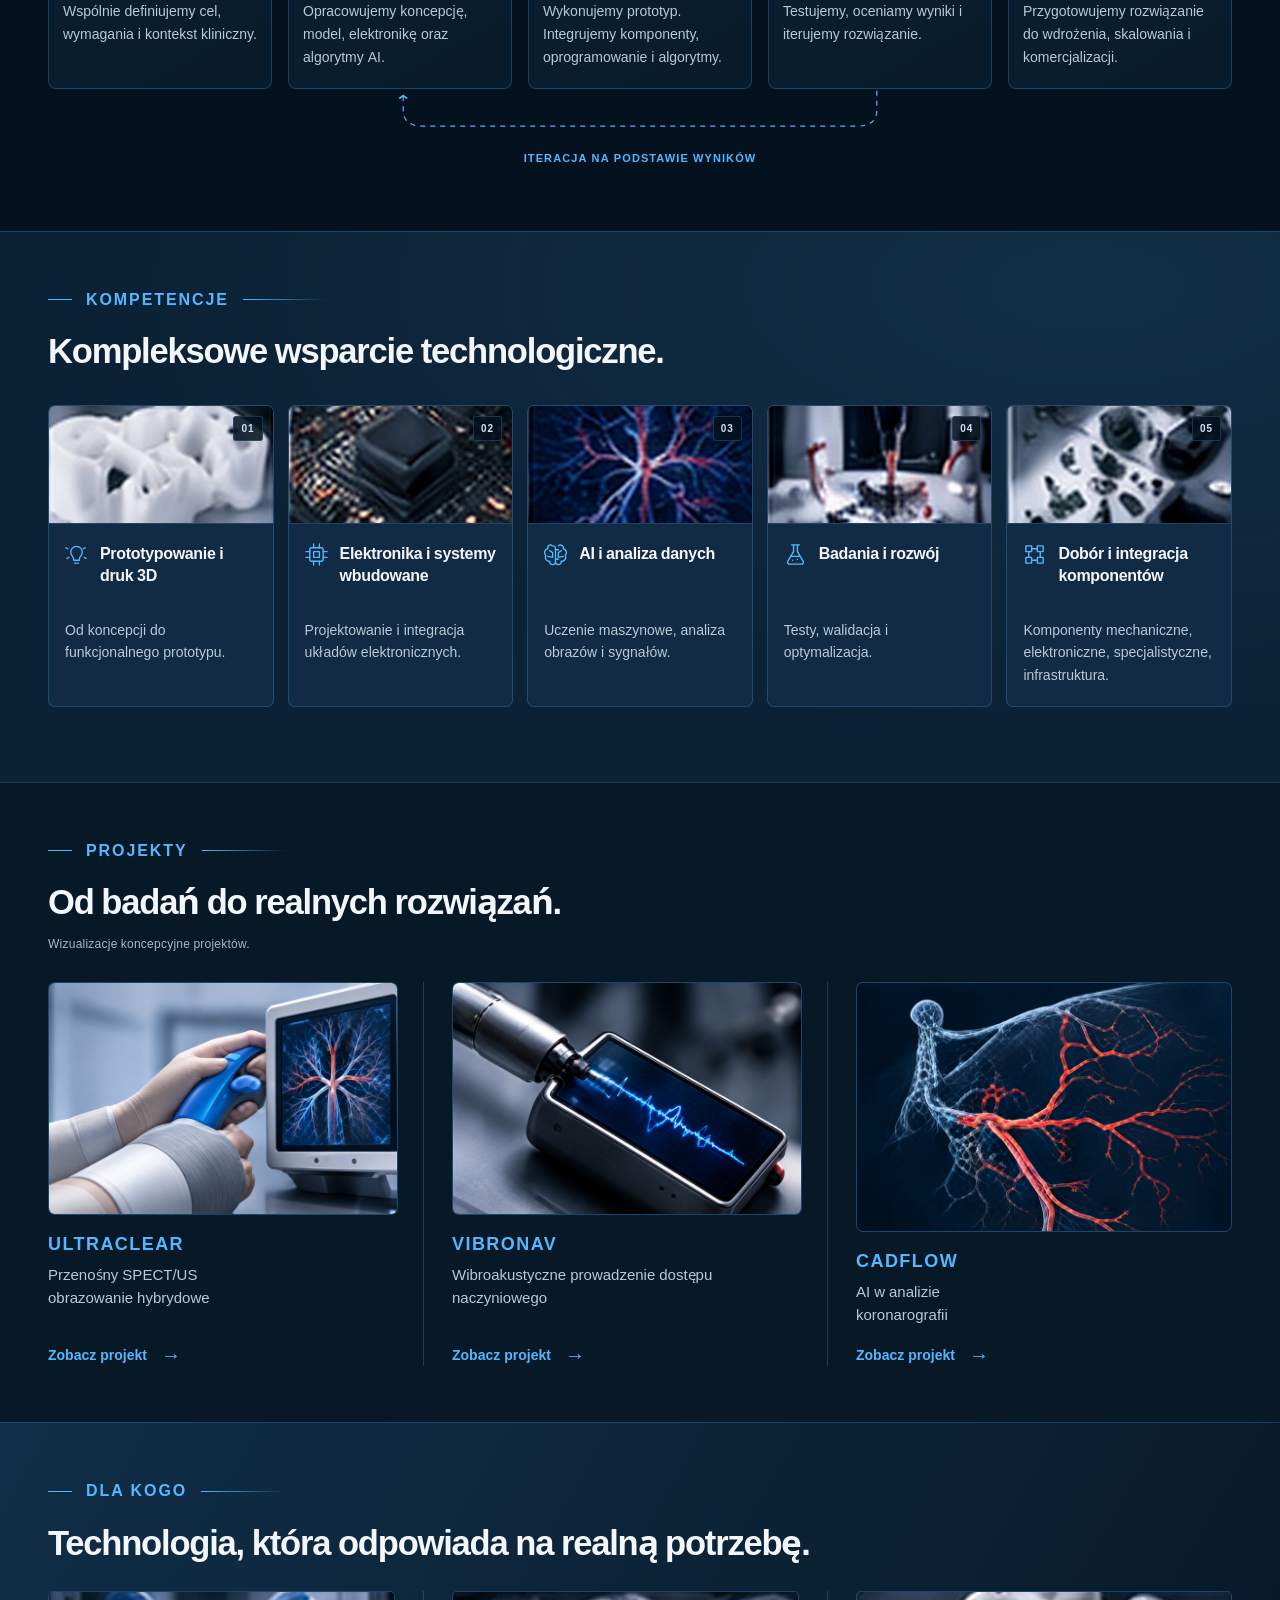
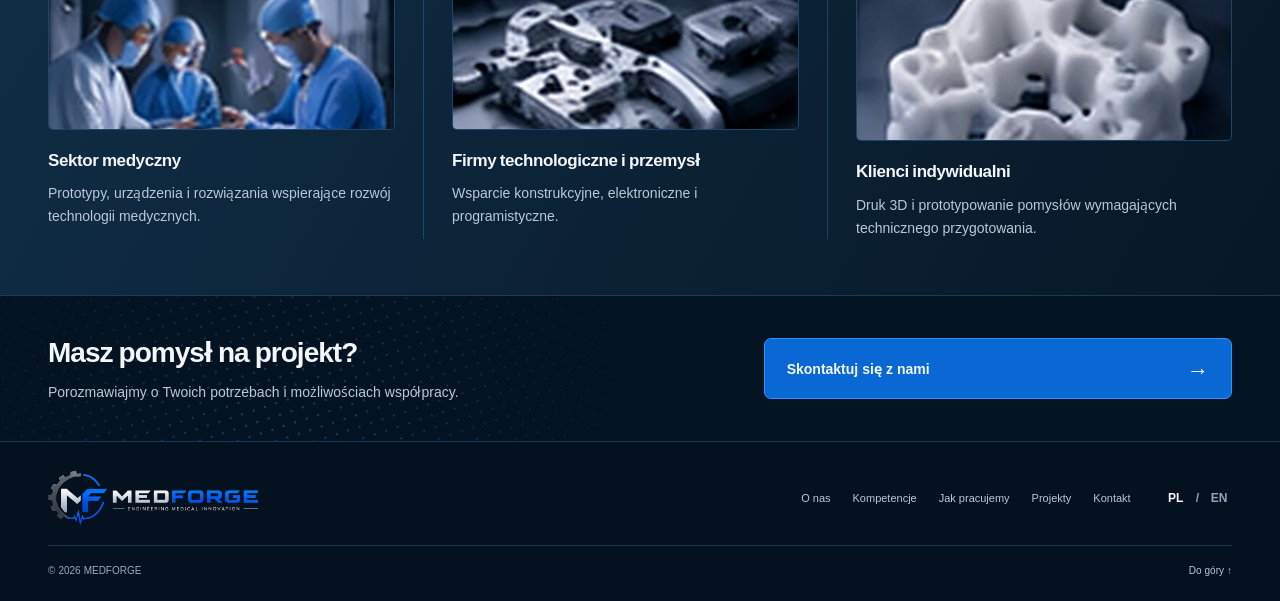
==== commit de862eb5: "remake polish version" ====
--- a/public/index.html
+++ b/public/index.html
@@ -1,217 +1,274 @@
 <!doctype html>
-
 <html lang="pl">
   <head>
     <meta charset="utf-8">
     <meta name="viewport" content="width=device-width, initial-scale=1">
-    <meta name="description" content="Projektowanie prototypów, druk 3D, elektronika, oprogramowanie oraz prace badawczo-rozwojowe dla medycyny i przemysłu.">
-    <title>MedForge Tech | Prototypowanie, R&amp;D i technologie medyczne</title>
+    <meta name="theme-color" content="#071827">
+    <meta name="description" content="Projektujemy, prototypujemy i rozwijamy technologie dla medycyny i przemysłu — precyzyjnie, interdyscyplinarnie i z myślą o realnym zastosowaniu.">
+    <title>MEDFORGE | Od pomysłu do działającego rozwiązania</title>
+    <link rel="canonical" href="https://medforge.tech/">
+    <link rel="alternate" hreflang="pl" href="https://medforge.tech/">
+    <link rel="alternate" hreflang="en" href="https://medforge.tech/en.html">
+    <meta property="og:type" content="website">
+    <meta property="og:site_name" content="MEDFORGE">
+    <meta property="og:title" content="MEDFORGE | Od pomysłu do działającego rozwiązania">
+    <meta property="og:description" content="Projektujemy, prototypujemy i rozwijamy technologie dla medycyny i przemysłu.">
+    <meta property="og:url" content="https://medforge.tech/">
+    <meta property="og:locale" content="pl_PL">
+    <meta property="og:image" content="https://medforge.tech/images/hero-lab-hq.webp">
+    <meta property="og:image:alt" content="Koncepcyjna wizualizacja medycznego stanowiska inżynierskiego MEDFORGE">
     <link rel="icon" href="favicon.png" type="image/png">
-    <link rel="alternate" hreflang="pl" href="index.html">
-    <link rel="alternate" hreflang="en" href="en.html">
+    <link rel="preload" href="fonts/open-sans-v18-latin-ext_latin-regular.woff2" as="font" type="font/woff2" crossorigin>
     <link rel="stylesheet" href="styles.css">
+    <link rel="stylesheet" href="styles-pl.css?v=20261017-7">
     <script src="contact-config.js" defer></script>
     <script src="script.js" defer></script>
+    <script src="projects.js" defer></script>
+    <script src="capabilities.js" defer></script>
     <script src="contact-form.js" type="module"></script>
   </head>
-  <body>
+  <body class="reference-layout">
     <a class="skip-link" href="#main">Przejdź do treści</a>
+    <svg class="svg-definitions" xmlns="http://www.w3.org/2000/svg" aria-hidden="true">
+      <defs>
+        <filter id="logo-background" color-interpolation-filters="sRGB"><feColorMatrix type="matrix" values="1 0 0 0 0  0 1 0 0 0  0 0 1 0 0  3 3 3 0 -0.9"/></filter>
+        <symbol id="icon-discover" viewBox="0 0 24 24"><path d="M9 18h6m-5 3h4M8 14a6 6 0 1 1 8 0c-1 1-1 2-1 4H9c0-2 0-3-1-4ZM3 6 1 5m20 0-2 1M4 15l-2 1m18-1 2 1"/></symbol>
+        <symbol id="icon-design" viewBox="0 0 24 24"><path d="m12 2 9 5v10l-9 5-9-5V7Zm0 0v10m9-5-9 5-9-5m9 5v10"/><path d="m7.5 4.5 9 5v5l-4.5 2.5-4.5-2.5v-5l9-5"/></symbol>
+        <symbol id="icon-build" viewBox="0 0 24 24"><path d="m12 2 9 5v10l-9 5-9-5V7Zm0 5v10m-5-5h10M3 7l4 2m14-2-4 2M3 17l4-2m14 2-4-2"/></symbol>
+        <symbol id="icon-validate" viewBox="0 0 24 24"><path d="M12 2c3 2 6 3 8 3v7c0 5-4 8-8 10-4-2-8-5-8-10V5c2 0 5-1 8-3Z"/><path d="m8 12 3 3 5-6"/></symbol>
+        <symbol id="icon-translate" viewBox="0 0 24 24"><path d="M3 21h19M5 17V9h4v8m3 0V5h4v12m3 0V2h4v15M2 5l5-3 5 1 5-3"/></symbol>
+        <symbol id="icon-electronics" viewBox="0 0 24 24"><rect x="5" y="5" width="14" height="14" rx="2"/><path d="M9 9h6v6H9ZM9 1v4m6-4v4M9 19v4m6-4v4M1 9h4m-4 6h4M19 9h4m-4 6h4"/></symbol>
+        <symbol id="icon-ai" viewBox="0 0 24 24"><path d="M9 3a3 3 0 0 0-5 3 4 4 0 0 0-2 7 4 4 0 0 0 4 6 3 3 0 0 0 6 1V5a3 3 0 0 0-3-2Zm6 0a3 3 0 0 1 5 3 4 4 0 0 1 2 7 4 4 0 0 1-4 6 3 3 0 0 1-6 1"/><path d="m6 8 3 2v5m-5-1 5 1m9-7-3 2v5m5-1-5 1M12 7h3m-3 10h3"/></symbol>
+        <symbol id="icon-research" viewBox="0 0 24 24"><path d="M8 2h8m-6 0v7L4 19a2 2 0 0 0 2 3h12a2 2 0 0 0 2-3L14 9V2M7 14h10M9 18h.01M14 17h.01"/></symbol>
+        <symbol id="icon-integration" viewBox="0 0 24 24"><path d="M9 3H3v6h6Zm12 0h-6v6h6ZM9 15H3v6h6Zm12 0h-6v6h6ZM9 6h6M6 9v6m12-6v6m-9 3h6"/></symbol>
+        <symbol id="icon-medical" viewBox="0 0 24 24"><path d="M9 3h6v6h6v6h-6v6H9v-6H3V9h6Z"/></symbol>
+      </defs>
+    </svg>
 
     <header class="site-header">
       <div class="nav-shell">
-        <a class="brand" href="#top" aria-label="MedForge Tech — strona główna">
-          <span class="brand-mark" aria-hidden="true">MF</span>
-          <span class="brand-name">MedForge <strong>Tech</strong></span>
+        <a class="brand" href="#top" aria-label="MEDFORGE — strona główna">
+          <span class="brand-crop"><img src="images/logo.jpeg" alt="MEDFORGE — Engineering Medical Innovation" width="1600" height="533"></span>
         </a>
-
-        <nav class="desktop-nav" aria-label="Główna nawigacja">
-          <a href="#uslugi">Usługi</a>
-          <a href="#proces">Proces</a>
-          <a href="#obszary">Obszary</a>
-          <a href="#portfolio">Realizacje</a>
+        <nav class="desktop-nav" aria-label="Nawigacja główna">
+          <a href="#approach">O nas</a>
+          <a href="#capabilities">Kompetencje</a>
+          <a href="#process">Jak pracujemy</a>
+          <a href="#projects">Projekty</a>
+          <a href="#audiences">Dla kogo</a>
+          <a href="#contact">Kontakt</a>
         </nav>
-
-        <div class="header-actions">
-          <div class="language-switch" aria-label="Wybór języka">
-            <a class="is-active" href="index.html" lang="pl" aria-current="page">PL</a>
-            <a href="en.html" lang="en">EN</a>
-          </div>
-          <a class="header-cta" href="#kontakt">Porozmawiajmy <span aria-hidden="true">↗</span></a>
-        </div>
-
+        <div class="header-language">
+          <div class="language-switch" aria-label="Wybór języka"><a href="index.html" lang="pl" aria-current="page">PL</a><span aria-hidden="true">/</span><a href="en.html" lang="en">EN</a></div>
+        </div>
         <details class="mobile-menu">
-          <summary aria-label="Otwórz menu">Menu</summary>
+          <summary aria-label="Otwórz menu"><span>Menu</span><span class="menu-lines" aria-hidden="true"></span></summary>
           <nav aria-label="Nawigacja mobilna">
-            <a href="#uslugi">Usługi</a>
-            <a href="#proces">Proces</a>
-            <a href="#obszary">Obszary</a>
-            <a href="#portfolio">Realizacje</a>
-            <a href="#kontakt">Kontakt</a>
-            <div class="mobile-language"><span>Język</span><a class="is-active" href="index.html" lang="pl" aria-current="page">PL</a><a href="en.html" lang="en">EN</a></div>
+            <a href="#approach">O nas</a><a href="#capabilities">Kompetencje</a><a href="#process">Jak pracujemy</a><a href="#projects">Projekty</a><a href="#audiences">Dla kogo</a><a href="#contact">Kontakt</a>
+            <div class="language-switch" aria-label="Wybór języka"><a href="index.html" lang="pl" aria-current="page">PL</a><span aria-hidden="true">/</span><a href="en.html" lang="en">EN</a></div>
           </nav>
         </details>
       </div>
     </header>
 
     <main id="main">
-      <section class="hero" id="top">
-        <div class="hero-copy">
-          <p class="eyebrow"><span></span> Prototypowanie · R&amp;D · Medtech</p>
-          <h1>Od pomysłu do <em>działającego</em> rozwiązania.</h1>
-          <p class="hero-lead">Projektujemy, prototypujemy i rozwijamy technologie dla medycyny i przemysłu — precyzyjnie, interdyscyplinarnie i z myślą o realnym zastosowaniu.</p>
-          <div class="hero-actions">
-            <a class="button button-primary" href="#kontakt">Opowiedz nam o projekcie <span aria-hidden="true">→</span></a>
-            <a class="text-link" href="#uslugi">Poznaj nasze możliwości <span aria-hidden="true">↓</span></a>
-          </div>
-          <div class="hero-notes" aria-label="Najważniejsze cechy">
-            <div><strong>Interdyscyplinarnie</strong><span>mechanika · elektronika · software</span></div>
-            <div><strong>Od pierwszego szkicu</strong><span>aż po testy rozwiązania</span></div>
-          </div>
-        </div>
-
-        <div class="hero-visual">
-          <div class="hero-image-wrap">
-            <img src="images/hero-medical-3d.jpg" alt="Inżynier biomedyczny oglądający wydrukowany w 3D model anatomiczny serca przy profesjonalnej drukarce żywicznej" width="1024" height="1536">
-          </div>
-          <div class="precision-card">
-            <span class="precision-icon" aria-hidden="true"></span>
-            <div><span>Nasze podejście</span><strong>Precyzja na każdym etapie</strong></div>
-          </div>
-          <div class="hero-index" aria-hidden="true">01 / 04</div>
-        </div>
-      </section>
-
-      <section class="intro-section section-shell" id="uslugi">
-        <div class="section-heading">
-          <p class="eyebrow dark"><span></span> Kompetencje</p>
-          <h2>Jeden zespół.<br>Cały proces rozwoju.</h2>
-        </div>
-        <p class="section-intro">Łączymy projektowanie mechaniczne, elektronikę, oprogramowanie i prace badawcze. Dzięki temu pomysł nie ginie pomiędzy wykonawcami, a kolejne decyzje tworzą jeden spójny proces.</p>
-      </section>
-
-      <section class="services-grid section-shell" aria-label="Zakres usług">
-        <article class="service-card">
-          <span class="service-number">01</span>
-          <div class="service-symbol" aria-hidden="true"><i></i><i></i><i></i></div>
-          <h3>Prototypowanie i druk 3D</h3>
-          <p>Od modelu koncepcyjnego po funkcjonalny prototyp. Projektujemy elementy, dobieramy technologię i przygotowujemy krótkie serie.</p>
-          <ul aria-label="Obszary prototypowania"><li>CAD</li><li>Druk 3D</li><li>Krótkie serie</li></ul>
-        </article>
-
-        <article class="service-card">
-          <span class="service-number">02</span>
-          <div class="service-symbol" aria-hidden="true"><i></i><i></i><i></i></div>
-          <h3>Elektronika i oprogramowanie</h3>
-          <p>Łączymy warstwę sprzętową z oprogramowaniem, tworząc kompletne i gotowe do testowania rozwiązania technologiczne.</p>
-          <ul aria-label="Obszary elektroniki"><li>Embedded</li><li>Aplikacje</li><li>Integracje</li></ul>
-        </article>
-
-        <article class="service-card">
-          <span class="service-number">03</span>
-          <div class="service-symbol" aria-hidden="true"><i></i><i></i><i></i></div>
-          <h3>Badania i rozwój</h3>
-          <p>Prowadzimy prace badawczo-rozwojowe oraz zapewniamy wsparcie techniczne, eksperckie i doradcze na kolejnych etapach projektu.</p>
-          <ul aria-label="Obszary badań"><li>R&amp;D</li><li>Testy</li><li>Doradztwo</li></ul>
-        </article>
-      </section>
-
-      <section class="process-section" id="proces">
-        <div class="process-inner section-shell">
-          <div class="process-heading">
-            <p class="eyebrow light"><span></span> Jak pracujemy</p>
-            <h2>Krótka droga od założenia do weryfikacji.</h2>
-            <p>Każdy projekt ma inne tempo i skalę. Stały pozostaje porządek: najpierw rozumiemy problem, potem budujemy i sprawdzamy.</p>
-            <a class="button button-light" href="#kontakt">Zacznijmy od rozmowy <span aria-hidden="true">↗</span></a>
-          </div>
-          <ol class="process-list">
-            <li><span>01</span><div><h3>Rozpoznajemy potrzebę</h3><p>Zaczynamy od celu, ograniczeń i realnego kontekstu użycia rozwiązania.</p></div></li>
-            <li><span>02</span><div><h3>Projektujemy i prototypujemy</h3><p>Szybko przekładamy założenia na model, elektronikę i działający prototyp.</p></div></li>
-            <li><span>03</span><div><h3>Testujemy i rozwijamy</h3><p>Weryfikujemy rozwiązanie, wyciągamy wnioski i przygotowujemy kolejny etap wdrożenia.</p></div></li>
-          </ol>
-        </div>
-      </section>
-
-      <section class="audience-section section-shell" id="obszary">
-        <div class="audience-image">
-          <img src="images/research.jpg" alt="Zespół prowadzący prace badawcze w laboratorium" width="1200" height="1800" loading="lazy">
-          <span class="image-label">Badania · analiza · rozwój</span>
-        </div>
-        <div class="audience-copy">
-          <p class="eyebrow dark"><span></span> Dla kogo</p>
-          <h2>Technologia, która odpowiada na realną potrzebę.</h2>
-          <p>Wspieramy zespoły medyczne i przemysłowe rozwijające nowe produkty, urządzenia i procesy. Realizujemy także prototypy i wydruki 3D dla klientów indywidualnych.</p>
-          <div class="audience-points">
-            <div><span>01</span><div><strong>Sektor medyczny</strong><p>Prototypy urządzeń, modele i rozwiązania wspierające rozwój technologii medycznych.</p></div></div>
-            <div><span>02</span><div><strong>Firmy technologiczne i przemysł</strong><p>Wsparcie konstrukcyjne, elektroniczne i programistyczne dla nowych produktów.</p></div></div>
-            <div><span>03</span><div><strong>Klienci indywidualni</strong><p>Druk 3D i prototypowanie pomysłów wymagających technicznego przygotowania.</p></div></div>
-          </div>
-        </div>
-      </section>
-
-      <section class="portfolio-section" id="portfolio">
-        <div class="portfolio-head section-shell">
-          <div><p class="eyebrow dark"><span></span> Obszary realizacji</p><h2>Technologia w praktyce.</h2></div>
-          <p>Od stanowiska badawczego, przez prototyp urządzenia, aż po rozwiązanie gotowe do kolejnego etapu rozwoju.</p>
-        </div>
-        <div class="portfolio-grid section-shell">
-          <article class="project-card project-large">
-            <div class="project-image"><img src="images/prototyping.jpg" alt="Specjalista obsługujący urządzenie medyczne" width="1200" height="800" loading="lazy"></div>
-            <div class="project-meta"><span>Technologie medyczne</span><strong>Urządzenia i stanowiska testowe</strong></div>
-          </article>
-          <article class="project-card">
-            <div class="project-image"><img src="images/electronics.jpg" alt="Praca laboratoryjna z wykorzystaniem aparatury diagnostycznej" width="1200" height="800" loading="lazy"></div>
-            <div class="project-meta"><span>Badania i rozwój</span><strong>Prototypy do weryfikacji</strong></div>
-          </article>
-        </div>
-      </section>
-
-      <section class="contact-section" id="kontakt">
-        <div class="contact-inner section-shell">
-          <div><p class="eyebrow light"><span></span> Nowy projekt</p><h2>Masz pomysł?<br>Nadajmy mu formę.</h2></div>
-          <div class="contact-copy">
-            <p>Napisz, nad czym pracujesz i na jakim etapie jest projekt. Wrócimy z pytaniami, które pozwolą określić najlepszy kolejny krok.</p>
-            <details class="contact-panel" id="contact-form-panel">
-              <summary class="contact-toggle">Opowiedz o projekcie <span aria-hidden="true">+</span></summary>
-              <form class="contact-form" id="contact-form" aria-label="Formularz kontaktowy" aria-describedby="contact-note">
-                <fieldset class="contact-fields">
-                  <legend class="visually-hidden">Twoje dane i wiadomość</legend>
-                  <div class="contact-field-row">
-                    <div class="contact-field">
-                      <label for="contact-name">Imię</label>
-                      <input id="contact-name" name="name" type="text" autocomplete="name" maxlength="100" required>
-                    </div>
-                    <div class="contact-field">
-                      <label for="contact-email">E-mail</label>
-                      <input id="contact-email" name="email" type="email" autocomplete="email" maxlength="254" required>
-                    </div>
-                  </div>
-                  <div class="contact-field">
-                    <label for="contact-message">Wiadomość</label>
-                    <textarea id="contact-message" name="message" rows="6" maxlength="5000" placeholder="Co chcesz stworzyć i na jakim etapie jesteś?" required></textarea>
-                  </div>
-                </fieldset>
-                <p class="contact-note" id="contact-note">Podaj adres, na który możemy odpowiedzieć w sprawie Twojego projektu.</p>
-                <div class="contact-verification" id="contact-verification"></div>
-                <button class="button button-light contact-submit" id="contact-submit" type="submit" disabled>Wyślij wiadomość</button>
-                <p class="contact-status" id="contact-status" data-state="error" role="status" aria-live="polite" aria-atomic="true">Formularz jest chwilowo niedostępny. Spróbuj ponownie później.</p>
-                <noscript><p class="contact-note">Aby wysłać formularz, włącz JavaScript w przeglądarce.</p></noscript>
-              </form>
-            </details>
-          </div>
+      <section class="hero" id="top" aria-labelledby="hero-title">
+        <div class="hero-background" aria-hidden="true"><img src="images/hero-lab-hq.webp" alt="" width="1774" height="887" fetchpriority="high" decoding="async"></div>
+        <div class="hero-grid section-shell">
+          <div class="hero-copy">
+            <p class="eyebrow">Inżynieria innowacji medycznych</p>
+            <h1 id="hero-title">Od pomysłu<br>do działającego<br>rozwiązania.</h1>
+            <p class="hero-lead">Projektujemy, prototypujemy i rozwijamy technologie dla medycyny i przemysłu — precyzyjnie, interdyscyplinarnie i z myślą o realnym zastosowaniu.</p>
+            <div class="hero-actions">
+              <a class="button button-primary" href="#contact">Porozmawiajmy o projekcie <span aria-hidden="true">→</span></a>
+              <a class="button button-outline" href="#capabilities">Poznaj nasze kompetencje</a>
+            </div>
+          </div>
+
+          <div class="hero-bottom"><a class="scroll-link" href="#approach">Przewiń <span aria-hidden="true">↓</span></a></div>
+        </div>
+      </section>
+
+      <section class="approach-section section-pad" id="approach" aria-labelledby="approach-title">
+        <div class="section-shell approach-grid">
+          <div class="approach-intro">
+            <p class="eyebrow">Nasze podejście</p>
+            <p>Łączymy wiedzę naukową, inżynierię i sztuczną inteligencję, aby tworzyć, testować i wdrażać innowacyjne technologie medyczne.</p>
+            <div class="media-frame"><img src="images/approach-engineering.webp" alt="Wizualizacja precyzyjnego podzespołu optycznego na stanowisku inżynierskim" width="1156" height="252" loading="lazy" decoding="async"></div>
+          </div>
+          <div class="approach-copy">
+            <h2 id="approach-title">Jeden zespół.<br>Cały proces rozwoju.</h2>
+            <p>Od pomysłu, przez prototypowanie i walidację, aż po gotowe rozwiązanie.</p>
+          </div>
+        </div>
+      </section>
+
+      <section class="process-section section-pad" id="process" aria-labelledby="process-title">
+        <div class="section-shell">
+          <div class="section-heading split-heading">
+            <div><p class="eyebrow">Jak pracujemy</p><h2 id="process-title">Iteracyjny proces<br>od pomysłu do wdrożenia.</h2></div>
+            <p>Każdy projekt ma inne tempo i skalę. Łączymy wiedzę inżynieryjną, kliniczną i regulacyjną, a konsultacje towarzyszą nam na każdym etapie.</p>
+          </div>
+          <div class="process-diagram">
+            <div class="consultation">
+              <h3>Konsultacje</h3>
+              <p>Doradztwo eksperckie · wsparcie kliniczne · wytyczne regulacyjne · ciągła informacja zwrotna</p>
+              <div class="consultation-ticks" aria-hidden="true"><span>↓</span><span>↓</span><span>↓</span><span>↓</span><span>↓</span></div>
+            </div>
+            <ol class="process-grid">
+              <li class="process-card">
+                <div class="step-top"><svg class="icon" viewBox="0 0 24 24" aria-hidden="true"><use href="#icon-discover"/></svg><span class="step-number">01</span></div>
+                <h3>Rozpoznanie potrzeby</h3>
+                <div class="media-frame"><img src="images/process-discovery.webp" alt="Wizualizacja rozmowy zespołu o wymaganiach projektu" width="316" height="208" loading="lazy" decoding="async"></div>
+                <p>Wspólnie definiujemy cel, wymagania i kontekst kliniczny.</p>
+              </li>
+              <li class="process-card">
+                <div class="step-top"><svg class="icon" viewBox="0 0 24 24" aria-hidden="true"><use href="#icon-design"/></svg><span class="step-number">02</span></div>
+                <h3>Projektowanie</h3>
+                <div class="media-frame"><img src="images/process-design.webp" alt="Wizualizacja cyfrowego modelu konstrukcji na ekranie" width="312" height="208" loading="lazy" decoding="async"></div>
+                <p>Opracowujemy koncepcję, model, elektronikę oraz algorytmy AI.</p>
+              </li>
+              <li class="process-card">
+                <div class="step-top"><svg class="icon" viewBox="0 0 24 24" aria-hidden="true"><use href="#icon-build"/></svg><span class="step-number">03</span></div>
+                <h3>Budowa</h3>
+                <div class="media-frame"><img src="images/process-build.webp" alt="Wizualizacja montażu podzespołów elektronicznych" width="304" height="208" loading="lazy" decoding="async"></div>
+                <p>Wykonujemy prototyp. Integrujemy komponenty, oprogramowanie i algorytmy.</p>
+              </li>
+              <li class="process-card">
+                <div class="step-top"><svg class="icon" viewBox="0 0 24 24" aria-hidden="true"><use href="#icon-validate"/></svg><span class="step-number">04</span></div>
+                <h3>Walidacja</h3>
+                <div class="media-frame"><img src="images/process-validate.webp" alt="Wizualizacja testów prototypu na stanowisku laboratoryjnym" width="280" height="208" loading="lazy" decoding="async"></div>
+                <p>Testujemy, oceniamy wyniki i iterujemy rozwiązanie.</p>
+              </li>
+              <li class="process-card">
+                <div class="step-top"><svg class="icon" viewBox="0 0 24 24" aria-hidden="true"><use href="#icon-translate"/></svg><span class="step-number">05</span></div>
+                <h3>Wdrożenie</h3>
+                <div class="media-frame"><img src="images/process-translate.webp" alt="Wizualizacja przygotowania rozwiązania w laboratorium" width="304" height="208" loading="lazy" decoding="async"></div>
+                <p>Przygotowujemy rozwiązanie do wdrożenia, skalowania i komercjalizacji.</p>
+              </li>
+            </ol>
+            <div class="iteration">
+              <svg class="iteration-path" viewBox="0 0 1000 70" preserveAspectRatio="none" aria-hidden="true"><defs><marker id="return-arrow" markerWidth="8" markerHeight="8" refX="4" refY="4" orient="auto"><path d="m1 1 3 3-3 3" fill="none" stroke="currentColor" stroke-width="1.4"/></marker></defs><path d="M700 2 V23 Q700 40 683 40 H317 Q300 40 300 23 V7" marker-end="url(#return-arrow)"/></svg>
+              <p><span aria-hidden="true">↶</span> Iteracja na podstawie wyników</p>
+            </div>
+          </div>
+        </div>
+      </section>
+
+      <section class="capabilities-section section-pad" id="capabilities" aria-labelledby="capabilities-title">
+        <div class="section-shell">
+          <div class="section-heading capabilities-heading">
+            <div><p class="eyebrow">Kompetencje</p><h2 id="capabilities-title">Kompleksowe wsparcie technologiczne.</h2></div>
+            <div class="capability-controls" hidden>
+              <button class="capability-nav" type="button" data-direction="-1" aria-label="Poprzednie kompetencje" aria-controls="capability-carousel"><span aria-hidden="true">←</span></button>
+              <button class="capability-nav" type="button" data-direction="1" aria-label="Następne kompetencje" aria-controls="capability-carousel"><span aria-hidden="true">→</span></button>
+            </div>
+          </div>
+          <div class="capabilities-grid" id="capability-carousel" role="region" aria-label="Lista kompetencji" tabindex="0">
+            <article class="capability-card">
+              <span class="capability-number" aria-hidden="true">01</span>
+              <div class="capability-heading"><svg class="icon" viewBox="0 0 24 24" aria-hidden="true"><use href="#icon-discover"/></svg><h3>Prototypowanie i druk 3D</h3></div>
+              <div class="media-frame"><img src="images/capabilities-3d-printing.webp" alt="Wizualizacja białego prototypu o złożonej geometrii do druku 3D" width="340" height="308" loading="lazy" decoding="async"></div>
+              <div class="capability-body"><p>Od koncepcji do funkcjonalnego prototypu.</p></div>
+            </article>
+            <article class="capability-card">
+              <span class="capability-number" aria-hidden="true">02</span>
+              <div class="capability-heading"><svg class="icon" viewBox="0 0 24 24" aria-hidden="true"><use href="#icon-electronics"/></svg><h3>Elektronika i systemy wbudowane</h3></div>
+              <div class="media-frame"><img src="images/capabilities-electronics.webp" alt="Wizualizacja układu scalonego na płytce drukowanej" width="328" height="308" loading="lazy" decoding="async"></div>
+              <div class="capability-body"><p>Projektowanie i integracja układów elektronicznych.</p></div>
+            </article>
+            <article class="capability-card">
+              <span class="capability-number" aria-hidden="true">03</span>
+              <div class="capability-heading"><svg class="icon" viewBox="0 0 24 24" aria-hidden="true"><use href="#icon-ai"/></svg><h3>AI i analiza danych</h3></div>
+              <div class="media-frame"><img src="images/capabilities-ai-analysis.webp" alt="Wizualizacja analizy rozgałęzionej struktury naczyniowej" width="328" height="308" loading="lazy" decoding="async"></div>
+              <div class="capability-body"><p>Uczenie maszynowe, analiza obrazów i sygnałów.</p></div>
+            </article>
+            <article class="capability-card">
+              <span class="capability-number" aria-hidden="true">04</span>
+              <div class="capability-heading"><svg class="icon" viewBox="0 0 24 24" aria-hidden="true"><use href="#icon-research"/></svg><h3>Badania i rozwój</h3></div>
+              <div class="media-frame"><img src="images/capabilities-research-validation.webp" alt="Wizualizacja stanowiska do badań i walidacji prototypów" width="328" height="308" loading="lazy" decoding="async"></div>
+              <div class="capability-body"><p>Testy, walidacja i optymalizacja.</p></div>
+            </article>
+            <article class="capability-card">
+              <span class="capability-number" aria-hidden="true">05</span>
+              <div class="capability-heading"><svg class="icon" viewBox="0 0 24 24" aria-hidden="true"><use href="#icon-integration"/></svg><h3>Dobór i integracja komponentów</h3></div>
+              <div class="media-frame"><img src="images/capabilities-component-integration.webp" alt="Wizualizacja zestawu komponentów mechanicznych i elektronicznych" width="332" height="308" loading="lazy" decoding="async"></div>
+              <div class="capability-body"><p>Komponenty mechaniczne, elektroniczne, specjalistyczne, infrastruktura.</p></div>
+            </article>
+          </div>
+        </div>
+      </section>
+
+      <section class="projects-section section-pad" id="projects" aria-labelledby="projects-title">
+        <div class="section-shell">
+          <div class="section-heading"><p class="eyebrow">Projekty</p><h2 id="projects-title">Od badań do realnych rozwiązań.</h2><p class="visualization-note">Wizualizacje koncepcyjne projektów.</p></div>
+          <div class="projects-grid">
+            <article class="project-card">
+              <div class="media-frame"><img src="images/projects-ultraclear-hq.webp" alt="Wizualizacja koncepcyjna przenośnego urządzenia do obrazowania ULTRACLEAR" width="1536" height="1024" loading="lazy" decoding="async"></div>
+              <div class="project-body"><h3>ULTRACLEAR</h3><p>Przenośny SPECT/US<br>obrazowanie hybrydowe</p><button class="text-link" type="button" data-project="ultraclear" aria-haspopup="dialog">Zobacz projekt <span aria-hidden="true">→</span></button></div>
+            </article>
+            <article class="project-card">
+              <div class="media-frame"><img src="images/projects-vibronav-hq.webp" alt="Wizualizacja koncepcyjna urządzenia VIBRONAV z przebiegiem sygnału na ekranie" width="1536" height="1024" loading="lazy" decoding="async"></div>
+              <div class="project-body"><h3>VIBRONAV</h3><p>Wibroakustyczne prowadzenie dostępu naczyniowego</p><button class="text-link" type="button" data-project="vibronav" aria-haspopup="dialog">Zobacz projekt <span aria-hidden="true">→</span></button></div>
+            </article>
+            <article class="project-card">
+              <div class="media-frame"><img src="images/projects-cadflow-hq.webp" alt="Wizualizacja koncepcyjna sieci naczyń do analizy obrazów CADFLOW" width="1536" height="1024" loading="lazy" decoding="async"></div>
+              <div class="project-body"><h3>CADFLOW</h3><p>AI w analizie<br>koronarografii</p><button class="text-link" type="button" data-project="cadflow" aria-haspopup="dialog">Zobacz projekt <span aria-hidden="true">→</span></button></div>
+            </article>
+          </div>
+        </div>
+      </section>
+
+      <section class="audiences-section section-pad" id="audiences" aria-labelledby="audiences-title">
+        <div class="section-shell">
+          <div class="section-heading"><p class="eyebrow">Dla kogo</p><h2 id="audiences-title">Technologia, która odpowiada na realną potrzebę.</h2></div>
+          <div class="audiences-grid">
+            <article class="audience-card"><div class="media-frame"><img src="images/audiences-medical.webp" alt="Wizualizacja zespołu medycznego przy pracy" width="488" height="200" loading="lazy" decoding="async"></div><h3>Sektor medyczny</h3><p>Prototypy, urządzenia i rozwiązania wspierające rozwój technologii medycznych.</p></article>
+            <article class="audience-card"><div class="media-frame"><img src="images/audiences-industrial.webp" alt="Wizualizacja precyzyjnych komponentów dla przemysłu" width="512" height="200" loading="lazy" decoding="async"></div><h3>Firmy technologiczne i przemysł</h3><p>Wsparcie konstrukcyjne, elektroniczne i programistyczne.</p></article>
+            <article class="audience-card"><div class="media-frame"><img src="images/audiences-individual.webp" alt="Wizualizacja modelu o organicznej geometrii do druku 3D" width="496" height="200" loading="lazy" decoding="async"></div><h3>Klienci indywidualni</h3><p>Druk 3D i prototypowanie pomysłów wymagających technicznego przygotowania.</p></article>
+          </div>
+        </div>
+      </section>
+
+      <section class="contact-section section-pad" id="contact" aria-labelledby="contact-title">
+        <div class="contact-pattern" aria-hidden="true"></div>
+        <div class="section-shell contact-grid">
+          <div class="contact-copy"><h2 id="contact-title">Masz pomysł na projekt?</h2><p>Porozmawiajmy o Twoich potrzebach i możliwościach współpracy.</p></div>
+          <details class="contact-panel" id="contact-form-panel">
+            <summary class="contact-toggle">Skontaktuj się z nami <span aria-hidden="true">→</span></summary>
+            <form class="contact-form" id="contact-form" aria-label="Formularz kontaktowy" aria-describedby="contact-note">
+              <fieldset class="contact-fields">
+                <legend class="visually-hidden">Twoje dane i wiadomość</legend>
+                <div class="contact-field-row">
+                  <div class="contact-field"><label for="contact-name">Imię</label><input id="contact-name" name="name" type="text" autocomplete="name" maxlength="100" required></div>
+                  <div class="contact-field"><label for="contact-email">E-mail</label><input id="contact-email" name="email" type="email" autocomplete="email" maxlength="254" required></div>
+                </div>
+                <div class="contact-field"><label for="contact-message">Wiadomość</label><textarea id="contact-message" name="message" rows="5" maxlength="5000" placeholder="Co chcesz stworzyć i na jakim etapie jesteś?" required></textarea></div>
+              </fieldset>
+              <p class="contact-note" id="contact-note">Podaj adres, na który możemy odpowiedzieć w sprawie Twojego projektu.</p>
+              <div class="contact-verification" id="contact-verification"></div>
+              <button class="button button-primary contact-submit" id="contact-submit" type="submit" disabled>Wyślij wiadomość</button>
+              <p class="contact-status" id="contact-status" data-state="error" role="status" aria-live="polite" aria-atomic="true">Formularz jest chwilowo niedostępny. Spróbuj ponownie później.</p>
+              <noscript><p class="contact-note">Aby wysłać formularz, włącz JavaScript w przeglądarce.</p></noscript>
+            </form>
+          </details>
         </div>
       </section>
     </main>
 
+    <dialog class="project-modal" id="project-ultraclear" aria-labelledby="ultraclear-title"><button class="modal-close" type="button" aria-label="Zamknij opis projektu">×</button><h2 id="ultraclear-title">ULTRACLEAR</h2><div class="media-frame project-modal-visual"><img src="images/projects-ultraclear-hq.webp" alt="Wizualizacja koncepcyjna projektu ULTRACLEAR" width="1536" height="1024" loading="lazy" decoding="async"></div><p>Przenośny SPECT/US — obrazowanie hybrydowe.</p><a class="button button-primary" href="#contact">Porozmawiajmy o projekcie <span aria-hidden="true">→</span></a></dialog>
+    <dialog class="project-modal" id="project-vibronav" aria-labelledby="vibronav-title"><button class="modal-close" type="button" aria-label="Zamknij opis projektu">×</button><h2 id="vibronav-title">VIBRONAV</h2><div class="media-frame project-modal-visual"><img src="images/projects-vibronav-hq.webp" alt="Wizualizacja koncepcyjna projektu VIBRONAV" width="1536" height="1024" loading="lazy" decoding="async"></div><p>Wibroakustyczne prowadzenie dostępu naczyniowego.</p><a class="button button-primary" href="#contact">Porozmawiajmy o projekcie <span aria-hidden="true">→</span></a></dialog>
+    <dialog class="project-modal" id="project-cadflow" aria-labelledby="cadflow-title"><button class="modal-close" type="button" aria-label="Zamknij opis projektu">×</button><h2 id="cadflow-title">CADFLOW</h2><div class="media-frame project-modal-visual"><img src="images/projects-cadflow-hq.webp" alt="Wizualizacja koncepcyjna projektu CADFLOW" width="1536" height="1024" loading="lazy" decoding="async"></div><p>AI w analizie koronarografii.</p><a class="button button-primary" href="#contact">Porozmawiajmy o projekcie <span aria-hidden="true">→</span></a></dialog>
+
     <footer class="site-footer">
-      <div class="footer-main section-shell">
-        <div class="footer-brand">
-          <a class="brand brand-light" href="#top" aria-label="MedForge Tech — do góry"><span class="brand-mark">MF</span><span class="brand-name">MedForge <strong>Tech</strong></span></a>
-          <p>Projektujemy rozwiązania, które<br>mają działać poza ekranem.</p>
-        </div>
-        <div class="footer-column"><span>Nawigacja</span><a href="#uslugi">Usługi</a><a href="#proces">Proces</a><a href="#obszary">Obszary</a><a href="#portfolio">Realizacje</a></div>
-        <div class="footer-column"><span>Kontakt</span><a href="#kontakt">Opowiedz o projekcie ↗</a><p>Polska</p><div class="footer-language"><a class="is-active" href="index.html" lang="pl" aria-current="page">PL</a><a href="en.html" lang="en">EN</a></div></div>
+      <div class="section-shell">
+        <div class="footer-main">
+          <a class="brand" href="#top" aria-label="MEDFORGE — do góry"><span class="brand-crop"><img src="images/logo.jpeg" alt="MEDFORGE — Engineering Medical Innovation" width="1600" height="533" loading="lazy"></span></a>
+          <nav aria-label="Nawigacja w stopce"><a href="#approach">O nas</a><a href="#capabilities">Kompetencje</a><a href="#process">Jak pracujemy</a><a href="#projects">Projekty</a><a href="#contact">Kontakt</a></nav>
+          <div class="language-switch" aria-label="Wybór języka"><a href="index.html" lang="pl" aria-current="page">PL</a><span aria-hidden="true">/</span><a href="en.html" lang="en">EN</a></div>
+        </div>
+        <div class="footer-bottom"><span>© <span id="current-year">2026</span> MEDFORGE</span><a href="#top">Do góry ↑</a></div>
       </div>
-      <div class="footer-bottom section-shell"><span>© <span id="current-year">2026</span> MedForge Tech</span><a href="#top">Do góry <span aria-hidden="true">↑</span></a></div>
     </footer>
   </body>
 </html>
--- a/public/styles.css
+++ b/public/styles.css
@@ -1,1184 +1,416 @@
-@font-face {
-  font-family: "Open Sans";
-  font-style: normal;
-  font-weight: 300;
-  font-display: swap;
-  src: url("fonts/open-sans-v18-latin-ext_latin-300.woff2") format("woff2");
+@font-face{font-family:"Open Sans";font-style:normal;font-weight:400;font-display:swap;src:url("fonts/open-sans-v18-latin-ext_latin-regular.woff2") format("woff2")}
+@font-face{font-family:"Open Sans";font-style:normal;font-weight:600;font-display:swap;src:url("fonts/open-sans-v18-latin-ext_latin-600.woff2") format("woff2")}
+@font-face{font-family:"Open Sans";font-style:normal;font-weight:700;font-display:swap;src:url("fonts/open-sans-v18-latin-ext_latin-700.woff2") format("woff2")}
+@font-face{font-family:"Open Sans";font-style:normal;font-weight:800;font-display:swap;src:url("fonts/open-sans-v18-latin-ext_latin-800.woff2") format("woff2")}
+
+:root{color-scheme:dark;--bg:#071827;--deep:#04111e;--section:#0b2135;--elevated:#102b43;--accent:#2388f4;--cyan:#56b7ff;--text:#f3f7fc;--muted:#b9c9d9;--line:rgba(79,157,230,.28);--max-width:1320px;--font:"Open Sans","Segoe UI",Arial,sans-serif}
+*{box-sizing:border-box}
+html{scroll-behavior:smooth;scroll-padding-top:110px}
+body{margin:0;background:var(--bg);color:var(--text);font-family:var(--font);font-size:16px;line-height:1.65;-webkit-font-smoothing:antialiased}
+a{color:inherit;text-decoration:none}
+button,input,textarea{font:inherit}
+button,summary,a{-webkit-tap-highlight-color:transparent}
+button,summary{cursor:pointer}
+img{display:block;max-width:100%}
+svg{display:block}
+h1,h2,h3,p{margin:0}
+h1,h2,h3{line-height:1.22;letter-spacing:-.035em}
+h2{font-size:clamp(1.75rem,3.1vw,2.75rem);font-weight:700}
+h3{font-size:1.15rem;letter-spacing:-.025em}
+p{color:var(--muted)}
+::selection{background:#2388f4;color:white}
+:focus-visible{outline:2px solid var(--cyan);outline-offset:5px}
+.section-shell{width:min(calc(100% - 96px),var(--max-width));margin-inline:auto}
+.section-pad{padding-block:88px;border-top:1px solid var(--line)}
+.section-heading{margin-bottom:36px}
+.section-heading>p:last-child:not(.eyebrow){max-width:760px;margin-top:20px}
+.eyebrow{display:flex;align-items:center;gap:14px;margin-bottom:18px;color:var(--cyan);font-size:1rem;line-height:1.45;font-weight:600;letter-spacing:.12em;text-transform:uppercase}
+.eyebrow::before{content:"";width:24px;height:1px;background:var(--cyan);flex-shrink:0}
+.eyebrow::after{content:"";width:84px;max-width:12vw;height:1px;background:linear-gradient(90deg,var(--cyan),transparent)}
+.split-heading{display:grid;grid-template-columns:1.25fr 1fr;align-items:end;gap:80px}
+.split-heading>p:last-child{max-width:450px;margin:0 0 3px auto}
+.icon{width:26px;height:26px;fill:none;stroke:currentColor;stroke-width:1.45;stroke-linecap:round;stroke-linejoin:round;flex-shrink:0;color:var(--cyan)}
+.svg-definitions{position:absolute;width:0;height:0;overflow:hidden}
+.visually-hidden{position:absolute!important;width:1px;height:1px;padding:0;margin:-1px;overflow:hidden;clip:rect(0,0,0,0);white-space:nowrap;border:0}
+.skip-link{position:fixed;z-index:100;left:20px;top:12px;padding:12px 20px;background:var(--text);color:var(--deep);transform:translateY(-160%)}
+.skip-link:focus{transform:translateY(0)}
+
+/* Crop and remove dark background through an SVG alpha filter; preserve the JPEG. */
+.site-header{position:sticky;top:0;z-index:50;background:rgba(4,17,30,.96);border-bottom:1px solid var(--line);backdrop-filter:blur(16px);transition:box-shadow .2s}
+.site-header.is-scrolled{box-shadow:0 6px 28px #0004}
+.nav-shell{width:min(calc(100% - 64px),1440px);min-height:100px;margin:auto;display:flex;align-items:center;gap:28px}
+.brand{display:block;flex-shrink:0}
+.brand-crop{position:relative;display:block;width:254px;aspect-ratio:1260/330;overflow:hidden}
+.brand-crop img{position:absolute;max-width:none;width:126.985%;height:auto;left:-16.667%;top:-30.303%;filter:url("#logo-background")}
+.desktop-nav{display:flex;align-items:center;justify-content:flex-end;flex:1;gap:clamp(14px,1.8vw,27px)}
+.desktop-nav>a{position:relative;font-size:13px;font-weight:600;white-space:nowrap;padding-block:17px;color:#d4dfea;transition:color .2s}
+.desktop-nav>a::after{content:"";position:absolute;left:0;right:100%;bottom:7px;height:2px;background:var(--cyan);transition:right .2s}
+.desktop-nav>a:hover,.desktop-nav>a[aria-current="location"]{color:var(--text)}
+.desktop-nav>a:hover::after,.desktop-nav>a[aria-current="location"]::after{right:0}
+.language-switch{display:flex;align-items:center;gap:7px;font-size:12px;line-height:1;font-weight:700;color:#8ea6be;white-space:nowrap}
+.language-switch a{padding-block:14px;min-width:26px;text-align:center}
+.language-switch a[aria-current="page"]{color:var(--text)}
+.language-switch a:hover{color:var(--cyan)}
+.mobile-menu{display:none}
+
+.hero{position:relative;overflow:hidden;background:radial-gradient(ellipse at 80% 40%,#12354f88,transparent 52%),linear-gradient(115deg,#04111e,#071d30)}
+.hero::after{content:"";pointer-events:none;position:absolute;inset:0;background:linear-gradient(0deg,var(--deep),transparent 18%);z-index:0}
+.hero-grid{position:relative;display:grid;grid-template-columns:1.1fr 1fr;column-gap:40px;align-items:center;min-height:730px;padding-top:70px;padding-bottom:28px;z-index:1}
+.hero-copy{position:relative;z-index:2;padding-block:24px 60px}
+.hero .eyebrow{font-size:.85rem;letter-spacing:.13em}
+.hero .eyebrow::before{width:18px}
+.hero .eyebrow::after{display:none}
+h1{font-size:clamp(2.7rem,5.1vw,4.6rem);font-weight:800;letter-spacing:-.045em;line-height:1.1}
+h1 span{color:var(--text)}
+.hero-lead{max-width:535px;margin-top:27px;font-size:17px;line-height:1.7}
+.hero-actions{display:flex;flex-wrap:wrap;gap:14px;margin-top:32px}
+.button{display:inline-flex;justify-content:center;align-items:center;gap:22px;min-height:50px;padding:14px 21px;border:1px solid transparent;border-radius:5px;font-size:13px;line-height:1.5;font-weight:700;transition:background .2s,border-color .2s,transform .2s}
+.button span{font-size:20px;line-height:1}
+.button-primary{background:#0968d4;color:#fff;border-color:#2b95ff;box-shadow:0 5px 20px #006eff15}
+.button-primary:hover{background:#1170db;transform:translateY(-2px)}
+.button-outline{background:#07182766;border-color:#7196b9;color:var(--text)}
+.button-outline:hover{background:#18364f;border-color:var(--cyan);transform:translateY(-2px)}
+.hero-visual{position:relative;align-self:stretch;display:flex;align-items:center;min-width:0}
+.hero-visual .hero-media{width:100%;min-height:425px;aspect-ratio:1.15;border-radius:12px;border:1px solid var(--line);background-color:#092238}
+.hero-media.media-fallback{background:radial-gradient(circle at 50% 44%,#1b5c8733,transparent 60%),linear-gradient(#4f9de60d 1px,transparent 1px),linear-gradient(90deg,#4f9de60d 1px,transparent 1px),#081d2f;background-size:auto,36px 36px,36px 36px,auto}
+.hero-media .media-drawing{inset:17%;border:1px solid #3d91cf44;border-radius:50%;transform:rotate(-12deg)}
+.hero-media .media-drawing::before{inset:13%;border-style:dashed}
+.hero-media .media-drawing::after{content:"";position:absolute;inset:-13%;border:1px solid #3d91cf20;border-radius:50%}
+.hero-media .media-drawing>.icon{width:90px;height:90px;transform:rotate(12deg);stroke-width:.75;color:#6ec6ff}
+.hero-visual-caption{position:absolute;bottom:65px;left:-22px;right:24px;display:flex;align-items:center;gap:14px;padding:20px 22px;border:1px solid #3875a36b;border-radius:6px;background:#061725ee;box-shadow:0 15px 35px #0003}
+.hero-visual-caption strong{display:block;font-size:15px;line-height:1.5}
+.hero-visual-caption div>span{display:block;font-size:12px;color:var(--muted);margin-top:3px}
+.status-dot{width:9px;height:9px;background:var(--cyan);border-radius:50%;box-shadow:0 0 0 5px #56b7ff14;flex-shrink:0}
+.hero-bottom{grid-column:1/-1;display:flex;align-items:center;justify-content:space-between;gap:30px;padding-top:25px;border-top:1px solid var(--line)}
+.disciplines{display:flex;flex-wrap:wrap;gap:28px;margin:0;padding:0;list-style:none;font-size:11px;letter-spacing:.11em;text-transform:uppercase;color:var(--muted)}
+.disciplines li+li::before{content:"+";color:var(--cyan);margin-right:28px}
+.scroll-link{display:flex;align-items:center;gap:14px;color:#adc6dd;font-size:10px;text-transform:uppercase;letter-spacing:.13em}
+.scroll-link span{font-size:22px;color:var(--text)}
+
+.approach-section{background:linear-gradient(120deg,#0c253c,var(--bg) 70%)}
+.approach-grid{display:grid;grid-template-columns:1.25fr 1fr;gap:64px;align-items:center}
+.approach-intro>p:not(.eyebrow){max-width:600px;font-size:17px}
+.approach-intro .media-frame{margin-top:30px;aspect-ratio:3.4;max-height:190px;border-radius:6px}
+.approach-intro .media-drawing{inset:12% auto 12% 8%;width:30%;border-radius:3px;transform:skewY(-8deg)}
+.approach-intro .media-drawing::before{border-radius:3px}
+.approach-intro .media-caption{left:auto;right:24px;bottom:24px;max-width:150px;text-align:right}
+.approach-copy{padding:16px 0 16px 50px;border-left:1px solid var(--line)}
+.approach-copy h2{font-size:clamp(1.75rem,2.8vw,2.4rem)}
+.approach-copy p{margin-top:22px}
+.approach-fields{display:flex;gap:24px;margin-top:30px}
+.approach-fields .icon{width:27px;height:27px}
+
+/* Replace a media-fallback frame with an img element to add a real photograph. */
+.media-frame{position:relative;overflow:hidden;isolation:isolate;aspect-ratio:1.6;background-color:#0b243a}
+.media-fallback{background-image:linear-gradient(140deg,#16406355,transparent 65%),linear-gradient(#4f9de608 1px,transparent 1px),linear-gradient(90deg,#4f9de608 1px,transparent 1px);background-size:auto,24px 24px,24px 24px}
+.media-drawing{position:absolute;inset:13% 24%;display:grid;place-items:center;border:1px solid #4f9de635;border-radius:50%}
+.media-drawing::before{content:"";position:absolute;inset:13%;border:1px solid #4f9de622;border-radius:inherit}
+.media-drawing>.icon{width:40%;height:40%;stroke-width:1.1;color:#5aa6db}
+.drawing-cross{position:absolute;width:12px;height:12px}
+.drawing-cross::before,.drawing-cross::after{content:"";position:absolute;background:#4f9de660}
+.drawing-cross::before{width:12px;height:1px;top:6px;left:0}
+.drawing-cross::after{height:12px;width:1px;left:6px;top:0}
+.cross-one{left:-12%;top:4%}
+.cross-two{right:-12%;bottom:4%}
+.media-caption{position:absolute;bottom:12px;left:14px;right:10px;color:#8fb9d9;font-size:10px;letter-spacing:.045em;line-height:1.45}
+.media-frame>img{width:100%;height:100%;object-fit:cover}
+
+.process-section{background:var(--deep)}
+.process-diagram{position:relative;padding-top:30px}
+.consultation{position:relative;border:1px solid var(--accent);border-bottom:0;border-radius:24px 24px 0 0;padding:22px 24px 26px;text-align:center;margin-bottom:18px}
+.consultation h3{position:absolute;left:50%;top:0;transform:translate(-50%,-50%);padding:0 20px;background:var(--deep);color:var(--cyan);font-size:15px;text-transform:uppercase;letter-spacing:.15em;white-space:nowrap}
+.consultation>p{font-size:12px;letter-spacing:.04em;color:#94bada}
+.consultation-ticks{position:absolute;bottom:-21px;left:0;right:0;display:grid;grid-template-columns:repeat(5,1fr);color:var(--cyan);font-size:18px}
+.process-grid{display:grid;grid-template-columns:repeat(5,minmax(0,1fr));gap:16px;padding:0;margin:0;list-style:none}
+.process-card{position:relative;border:1px solid var(--line);border-radius:8px;background:linear-gradient(150deg,#0e2b4299,#081c2b);padding:22px 14px}
+.process-card:not(:last-child)::after{content:"→";position:absolute;right:-15px;top:55%;font-size:19px;color:var(--cyan);z-index:2;line-height:1;background:var(--deep)}
+.step-top{display:flex;align-items:center;justify-content:space-between;margin-bottom:16px}
+.step-top>.icon{width:28px;height:28px}
+.step-number{font-size:11px;letter-spacing:.12em;color:#a9c7e0}
+.process-card h3{font-size:16px;min-height:2.6em;line-height:1.3;letter-spacing:0}
+.process-card .media-frame{margin-block:17px;aspect-ratio:1.42;border-radius:4px}
+.process-card .media-caption{font-size:11px;left:10px;bottom:9px}
+.process-card .media-drawing{inset:10% 24% 30%}
+.process-card>p{font-size:14px;line-height:1.65}
+.iteration{position:relative;text-align:center;padding-top:56px;min-height:112px}
+.iteration-path{position:absolute;top:0;left:0;width:100%;height:65px;overflow:visible;color:var(--cyan)}
+.iteration-path>path{fill:none;stroke:currentColor;stroke-width:1.2;stroke-dasharray:5 5;vector-effect:non-scaling-stroke}
+.iteration>p{position:relative;display:inline-block;padding-inline:16px;background:var(--deep);color:var(--cyan);font-size:11px;font-weight:600;letter-spacing:.12em;text-transform:uppercase}
+.iteration>p>span{display:none}
+.iteration-detail{display:block;margin-top:6px;font-size:12px;color:#9db5ca}
+.integration-module{margin-top:32px;padding:36px 40px;border:1px solid var(--line);border-radius:8px;background:linear-gradient(120deg,#102e47,#0a1f31);display:grid;grid-template-columns:1.5fr 1fr;gap:44px;align-items:center}
+.integration-copy .eyebrow{font-size:11px;margin-bottom:12px}
+.integration-copy .eyebrow::before{display:none}
+.integration-copy h3{font-size:23px;line-height:1.3}
+.integration-copy>p:last-child{font-size:14px;margin-top:16px}
+.integration-categories{padding:0;margin:0;display:grid;grid-template-columns:repeat(3,minmax(0,1fr));gap:24px 16px;list-style:none;text-align:center}
+.integration-categories li{display:flex;flex-direction:column;align-items:center;gap:12px;font-size:11px;color:#d5e1ec}
+.integration-categories .icon{width:29px;height:29px}
+
+.capabilities-section{background:radial-gradient(ellipse at 85% 10%,#204b6b50,transparent 65%),var(--section)}
+.capabilities-grid{display:grid;grid-template-columns:repeat(5,minmax(0,1fr));gap:14px}
+.capability-card{display:flex;flex-direction:column;min-width:0;overflow:hidden;border:1px solid #c1d3e5;border-radius:8px;background:#e5edf5;color:#102b43;transition:transform .2s,box-shadow .2s}
+.capability-card:hover{transform:translateY(-4px);box-shadow:0 14px 28px #0002}
+.capability-heading{padding:22px 17px 18px;min-height:150px}
+.capability-heading .icon{color:#0968d4;margin-bottom:15px}
+.capability-heading h3{font-size:16px;line-height:1.4;letter-spacing:-.025em}
+.capability-card .media-frame{margin-inline:8px;border-radius:4px;aspect-ratio:1.45}
+.capability-card .media-drawing{inset:10% 25% 28%}
+.capability-card .media-caption{font-size:11px}
+.capability-body{display:flex;flex:1;flex-direction:column;padding:18px 17px 20px}
+.capability-body p{font-size:14px;line-height:1.65;color:#29475e}
+.card-tags{display:block;margin-top:auto;padding-top:22px;font-size:11px;font-weight:600;line-height:1.65;letter-spacing:.015em;color:#3d5b73}
+
+.projects-section{background:var(--bg)}
+.projects-grid{display:grid;grid-template-columns:repeat(3,minmax(0,1fr));gap:28px}
+.project-card{display:flex;flex-direction:column;min-width:0}
+.project-card .media-frame{border-radius:7px;border:1px solid var(--line);aspect-ratio:1.6}
+.project-card .media-drawing{inset:16% 28%}
+.project-body{display:flex;flex-direction:column;flex:1;padding:23px 0 0}
+.project-tag{font-size:11px;color:var(--cyan);letter-spacing:.11em;text-transform:uppercase;margin-bottom:10px}
+.project-body h3{font-size:20px}
+.project-body>p:not(.project-tag){font-size:14px;margin-top:14px;max-width:340px}
+.text-link{display:inline-flex;align-items:center;align-self:flex-start;gap:14px;color:var(--cyan);font-size:12px;font-weight:600;margin-top:auto;padding-top:24px}
+.text-link span{font-size:20px;line-height:1;transition:transform .2s}
+.text-link:hover span{transform:translateX(4px)}
+.text-link:hover{color:#9ed7ff}
+.audiences-section{background:linear-gradient(120deg,#102e47,var(--bg))}
+.audiences-grid{display:grid;grid-template-columns:repeat(3,minmax(0,1fr));gap:28px}
+.audience-card{padding-right:28px;border-right:1px solid var(--line)}
+.audience-card:last-child{border:0;padding-right:0}
+.audience-card .media-frame{aspect-ratio:2.4;border:1px solid var(--line);border-radius:5px;margin-bottom:22px}
+.audience-card .media-drawing{inset:10% 35%}
+.audience-card h3{font-size:18px;line-height:1.4}
+.audience-card p{font-size:14px;margin-top:12px}
+
+.contact-section{position:relative;overflow:hidden;background:#041321}
+.contact-pattern{position:absolute;left:-120px;bottom:-280px;width:800px;height:600px;transform:rotate(-18deg);border-radius:50%;background-image:radial-gradient(circle,#2388f499 1px,transparent 1.5px);background-size:12px 12px;mask-image:radial-gradient(ellipse,black,transparent 68%);pointer-events:none;opacity:.7}
+.contact-grid{position:relative;display:grid;grid-template-columns:1fr 1fr;gap:80px;align-items:start}
+.contact-copy h2{font-size:clamp(1.9rem,3.1vw,2.75rem)}
+.contact-copy h2 span{color:var(--cyan)}
+.contact-copy>p:last-child{margin-top:22px;max-width:440px}
+.contact-panel{margin-top:12px;border:1px solid #3583c0;border-radius:7px;background:#0a2236}
+.contact-toggle{display:flex;justify-content:space-between;align-items:center;gap:15px;list-style:none;padding:23px 25px;font-size:15px;font-weight:700}
+.contact-toggle::-webkit-details-marker{display:none}
+.contact-toggle>span{font-size:25px;color:var(--cyan);font-weight:400;line-height:1;transition:transform .2s}
+.contact-panel[open] .contact-toggle>span{transform:rotate(45deg)}
+.contact-form{padding:0 25px 25px;border-top:1px solid var(--line)}
+.contact-fields{border:0;margin:0;padding:22px 0 0;min-width:0}
+.contact-field-row{display:grid;grid-template-columns:1fr 1fr;gap:18px}
+.contact-field{margin-bottom:18px;min-width:0}
+.contact-field label{display:block;margin-bottom:7px;font-size:13px;color:#d2e1ef}
+.contact-field input,.contact-field textarea{display:block;width:100%;min-width:0;border:1px solid #51718b;border-radius:4px;padding:11px 12px;background:#061827;color:var(--text);font-size:15px;line-height:1.5}
+.contact-field textarea{resize:vertical;min-height:130px}
+.contact-field textarea::placeholder{color:#98acc1}
+.contact-field input:focus,.contact-field textarea:focus{outline:2px solid var(--cyan);outline-offset:2px}
+.contact-note{font-size:12px;margin-bottom:18px}
+.contact-verification{max-width:100%;overflow:hidden;margin-block:16px}
+.contact-submit{width:100%}
+.button:disabled{opacity:.55;cursor:not-allowed;transform:none}
+.contact-status{font-size:13px;line-height:1.6;margin-top:16px;overflow-wrap:anywhere}
+.contact-status:empty{display:none}
+.contact-status[data-state="error"]{color:#ffb8b8}
+.contact-status[data-state="success"]{color:#a0d8ff}
+.site-footer{background:var(--deep);border-top:1px solid var(--line);padding:38px 0 22px}
+.footer-main{display:flex;align-items:center;gap:32px;padding-bottom:28px}
+.footer-main .brand-crop{width:220px}
+.footer-main nav{display:flex;flex:1;flex-wrap:wrap;justify-content:flex-end;gap:14px 22px;font-size:11px;color:#b9c9d9}
+.footer-main nav a:hover{color:var(--cyan)}
+.footer-bottom{display:flex;justify-content:space-between;gap:24px;align-items:center;border-top:1px solid var(--line);padding-top:22px;font-size:10px;color:#96adc2}
+.footer-bottom>a{color:var(--muted);white-space:nowrap}
+
+@media(min-width:1500px){.hero-grid{min-height:780px}}
+@media(max-width:1200px){
+  .nav-shell{gap:20px;width:calc(100% - 48px)}
+  .brand-crop{width:210px}
+  .desktop-nav{gap:16px}
+  .desktop-nav>a{font-size:11px}
+  .hero-grid{column-gap:28px;min-height:660px}
+  .hero-visual-caption{left:-10px;padding:16px;bottom:48px}
+  .hero-visual .hero-media{min-height:370px}
+  .hero-actions{gap:10px}
+  .button{padding:13px 16px;font-size:12px}
+  .process-grid{gap:12px}
+  .process-card{padding:18px 11px}
+  .capabilities-grid{gap:10px}
+  .capability-heading{padding-inline:13px}
+  .capability-body{padding-inline:13px}
+  .split-heading{gap:40px}
+  .integration-module{padding:30px;gap:30px}
 }
-
-@font-face {
-  font-family: "Open Sans";
-  font-style: normal;
-  font-weight: 400;
-  font-display: swap;
-  src: url("fonts/open-sans-v18-latin-ext_latin-regular.woff2") format("woff2");
+@media(max-width:1050px){
+  .section-shell{width:calc(100% - 64px)}
+  .section-pad{padding-block:72px}
+  .desktop-nav,.header-language{display:none}
+  .nav-shell{justify-content:space-between;min-height:86px}
+  .brand-crop{width:240px}
+  .mobile-menu{display:block}
+  .mobile-menu>summary{list-style:none;display:flex;align-items:center;gap:12px;min-height:44px;font-size:13px;font-weight:600;padding:8px}
+  .mobile-menu>summary::-webkit-details-marker{display:none}
+  .menu-lines{width:20px;height:12px;border-block:1px solid #b9c9d9;position:relative}
+  .menu-lines::after{content:"";position:absolute;top:5px;left:0;right:0;height:1px;background:#b9c9d9}
+  .mobile-menu[open] .menu-lines{border:0}
+  .mobile-menu[open] .menu-lines::before,.mobile-menu[open] .menu-lines::after{content:"";position:absolute;top:5px;left:0;right:0;height:1px;background:var(--text);transform:rotate(45deg)}
+  .mobile-menu[open] .menu-lines::after{transform:rotate(-45deg)}
+  .mobile-menu>nav{position:absolute;left:0;right:0;top:100%;background:#071827;box-shadow:0 20px 35px #0006;padding:18px 32px 24px;border-bottom:1px solid var(--line);max-height:calc(100dvh - 86px);overflow:auto}
+  .mobile-menu nav>a{display:block;padding:12px 0;font-size:15px;border-bottom:1px solid var(--line)}
+  .mobile-menu nav>a[aria-current="location"]{color:var(--cyan)}
+  .mobile-menu .language-switch{margin-top:14px}
+  .hero-grid{grid-template-columns:1.1fr .9fr;padding-top:36px;min-height:650px}
+  .hero .eyebrow{font-size:11px}
+  h1{font-size:clamp(2.6rem,5.3vw,3.7rem)}
+  .hero-lead{font-size:15px}
+  .hero-visual .hero-media{min-height:340px}
+  .hero-visual-caption{left:0;right:0;bottom:58px}
+  .hero-visual-caption strong{font-size:12px}
+  .hero-visual-caption div>span{font-size:10px}
+  .hero-actions{flex-direction:column;align-items:flex-start}
+  .disciplines{gap:16px}
+  .disciplines li+li::before{margin-right:16px}
+  .approach-grid{gap:32px;grid-template-columns:1.1fr 1fr}
+  .approach-copy{padding-left:30px}
+  .approach-intro>p:not(.eyebrow){font-size:15px}
+  .approach-intro .media-frame{aspect-ratio:2.5}
+  .process-diagram{padding-left:34px;padding-top:0}
+  .consultation{position:static;margin-bottom:24px;padding:20px 22px;border:1px solid var(--accent);border-radius:8px;text-align:left}
+  .consultation::before{content:"";position:absolute;top:0;bottom:110px;left:0;width:17px;border:1px solid var(--accent);border-right:0;border-radius:12px 0 0 12px}
+  .consultation h3{position:static;transform:none;padding:0;background:none;font-size:13px;margin-bottom:10px;white-space:normal}
+  .consultation>p{font-size:12px}
+  .consultation-ticks{display:none}
+  .process-grid{grid-template-columns:1fr;gap:18px}
+  .process-card{display:grid;grid-template-columns:42px minmax(0,1fr) 165px;column-gap:20px;padding:22px}
+  .step-top{grid-column:1;grid-row:1/3;flex-direction:column;justify-content:flex-start;gap:14px;margin:0}
+  .process-card h3{grid-column:2;grid-row:1;min-height:0;font-size:17px;margin-bottom:10px;align-self:end}
+  .process-card>p{grid-column:2;grid-row:2;font-size:14px}
+  .process-card .media-frame{grid-column:3;grid-row:1/3;margin:0;align-self:center;width:100%}
+  .process-card:not(:last-child)::after{right:auto;left:42px;top:auto;bottom:-20px;background:var(--deep);transform:rotate(90deg);font-size:20px}
+  .process-card::before{content:"";position:absolute;left:-35px;top:50%;width:34px;height:1px;background:var(--accent)}
+  .iteration{padding-top:22px;min-height:100px}
+  .iteration-path{display:none}
+  .iteration>p>span{display:inline;font-size:20px;vertical-align:middle;margin-right:7px}
+  .integration-module{grid-template-columns:1fr;gap:28px}
+  .integration-categories{grid-template-columns:repeat(5,minmax(0,1fr));padding-top:24px;border-top:1px solid var(--line)}
+  .capabilities-grid{grid-template-columns:repeat(3,minmax(0,1fr));gap:18px}
+  .capability-heading{min-height:145px;padding:20px}
+  .capability-body{padding:18px 20px 22px}
+  .projects-grid,.audiences-grid{gap:20px}
+  .project-body h3{font-size:18px}
+  .project-tag{font-size:10px}
+  .project-body>p:not(.project-tag),.audience-card p{font-size:13px}
+  .text-link{font-size:11px;gap:8px}
+  .audience-card{padding-right:20px}
+  .audience-card h3{font-size:16px}
+  .contact-grid{gap:40px}
+  .contact-toggle{padding:21px 20px;font-size:13px}
+  .contact-form{padding:0 20px 20px}
+  .contact-field-row{grid-template-columns:1fr;gap:0}
+  .footer-main{flex-wrap:wrap;gap:24px}
+  .footer-main nav{order:3;flex-basis:100%;justify-content:flex-start}
+  .footer-main>.language-switch{margin-left:auto}
+  .footer-tagline{display:none}
 }
-
-@font-face {
-  font-family: "Open Sans";
-  font-style: normal;
-  font-weight: 600;
-  font-display: swap;
-  src: url("fonts/open-sans-v18-latin-ext_latin-600.woff2") format("woff2");
+@media(max-width:700px){
+  html{scroll-padding-top:94px}
+  .section-shell{width:calc(100% - 40px)}
+  .section-pad{padding-block:58px}
+  .nav-shell{width:calc(100% - 32px);min-height:78px}
+  .brand-crop{width:208px}
+  .eyebrow{font-size:14px;gap:10px;margin-bottom:16px;letter-spacing:.1em}
+  .eyebrow::before{width:16px}
+  h2{font-size:28px;line-height:1.25}
+  .section-heading{margin-bottom:28px}
+  .section-heading>p:last-child:not(.eyebrow){font-size:15px;margin-top:16px}
+  .split-heading{grid-template-columns:1fr;gap:18px}
+  .split-heading>p:last-child{max-width:none;margin:0}
+  .hero-grid{grid-template-columns:1fr;padding-top:28px;row-gap:0;min-height:0}
+  .hero-copy{padding-block:20px 32px}
+  h1{font-size:clamp(2.5rem,9.8vw,3.8rem);line-height:1.12}
+  .hero .eyebrow{font-size:11px}
+  .hero-lead{font-size:15px;line-height:1.7;margin-top:22px;max-width:520px}
+  .hero-actions{flex-direction:row;align-items:stretch;margin-top:26px;gap:12px}
+  .hero-actions .button{padding:13px 16px;font-size:12px}
+  .hero-visual{display:block;margin-bottom:25px}
+  .hero-visual .hero-media{aspect-ratio:1.8;min-height:0;max-height:330px}
+  .hero-media .media-drawing{inset:12% 30%}
+  .hero-media .media-drawing>.icon{width:50px;height:50px}
+  .hero-visual-caption{position:relative;inset:auto;margin:-35px 14px 0;z-index:2;padding:15px 18px}
+  .hero-visual-caption strong{font-size:13px}
+  .hero-visual-caption div>span{font-size:11px}
+  .hero-bottom{padding-top:20px;gap:12px}
+  .disciplines{gap:8px 14px;font-size:9px;max-width:290px}
+  .disciplines li+li::before{display:none}
+  .scroll-link{font-size:8px;gap:8px}
+  .approach-grid{grid-template-columns:1fr;gap:30px}
+  .approach-intro .media-frame{aspect-ratio:3;margin-top:24px}
+  .approach-copy{border-left:0;border-top:1px solid var(--line);padding:28px 0 0}
+  .approach-copy h2{font-size:28px}
+  .approach-copy p{font-size:15px;margin-top:16px}
+  .approach-fields{gap:28px;margin-top:22px}
+  .process-diagram{padding-left:22px}
+  .consultation{padding:18px}
+  .consultation h3{font-size:12px}
+  .consultation>p{font-size:11px;line-height:1.8}
+  .consultation::before{width:11px;bottom:128px}
+  .process-card{grid-template-columns:28px minmax(0,1fr);gap:0 14px;padding:20px 16px}
+  .step-top{grid-column:1;grid-row:1/4;gap:12px}
+  .step-top .icon{width:24px;height:24px}
+  .process-card h3{font-size:16px;margin-bottom:12px;align-self:start}
+  .process-card .media-frame{grid-column:2;grid-row:2;aspect-ratio:2.4;max-height:150px;margin-bottom:14px}
+  .process-card .media-drawing{inset:7% 32% 30%}
+  .process-card>p{grid-column:2;grid-row:3;font-size:13px}
+  .process-card::before{left:-23px;width:22px}
+  .process-card:not(:last-child)::after{left:24px}
+  .iteration>p{font-size:10px;letter-spacing:.07em;padding:0}
+  .iteration-detail{font-size:11px;padding-inline:5px}
+  .integration-module{padding:25px 22px;margin-top:22px}
+  .integration-copy .eyebrow{font-size:10px;letter-spacing:.08em}
+  .integration-copy .eyebrow::after{display:none}
+  .integration-copy h3{font-size:21px}
+  .integration-copy>p:last-child{font-size:13px}
+  .integration-categories{grid-template-columns:repeat(3,minmax(0,1fr));gap:25px 12px}
+  .integration-categories li{font-size:10px}
+  .capabilities-grid{grid-template-columns:1fr;gap:20px}
+  .capability-heading{padding:22px;min-height:0;display:flex;gap:16px;align-items:center}
+  .capability-heading h3{font-size:18px}
+  .capability-heading .icon{margin-bottom:0}
+  .capability-body{padding:20px 22px}
+  .capability-body p{font-size:15px}
+  .capability-card .media-frame{aspect-ratio:2.2}
+  .card-tags{font-size:11px;padding-top:18px}
+  .projects-grid,.audiences-grid{grid-template-columns:1fr;gap:32px}
+  .project-card .media-frame{aspect-ratio:1.8}
+  .project-body{padding-top:20px}
+  .project-body h3{font-size:22px}
+  .project-tag{font-size:11px}
+  .project-body>p:not(.project-tag){font-size:15px;max-width:none;margin-top:12px}
+  .text-link{font-size:12px;padding-top:18px}
+  .audience-card{padding:0 0 28px;border-right:0;border-bottom:1px solid var(--line)}
+  .audience-card .media-frame{aspect-ratio:2.6;margin-bottom:18px}
+  .audience-card h3{font-size:19px}
+  .audience-card p{font-size:15px}
+  .contact-grid{grid-template-columns:1fr;gap:22px}
+  .contact-copy h2{font-size:32px}
+  .contact-copy>p:last-child{font-size:15px;margin-top:18px}
+  .contact-toggle{font-size:14px}
+  .contact-form{padding-inline:18px}
+  .footer-main .brand-crop{width:205px}
+  .footer-main{gap:20px}
+  .footer-main nav{gap:14px 20px;font-size:11px}
+  .footer-bottom{font-size:9px;gap:14px;align-items:flex-start}
+  .mobile-menu>nav{padding-inline:24px;max-height:calc(100dvh - 78px)}
 }
-
-@font-face {
-  font-family: "Open Sans";
-  font-style: normal;
-  font-weight: 700;
-  font-display: swap;
-  src: url("fonts/open-sans-v18-latin-ext_latin-700.woff2") format("woff2");
+@media(max-width:400px){
+  .brand-crop{width:185px}
+  .mobile-menu>summary{font-size:12px;gap:8px}
+  .hero-actions{flex-direction:column}
+  .hero-actions .button{width:100%}
+  .capabilities-grid{grid-template-columns:1fr}
+  .capability-heading{min-height:0;padding:22px}
+  .capability-heading h3{font-size:17px}
+  .capability-card .media-frame{aspect-ratio:1.8}
+  .capability-body{padding:20px 22px}
+  .capability-body p{font-size:14px}
+  .card-tags{font-size:10px}
+  .footer-main .brand-crop{width:180px}
 }
-
-@font-face {
-  font-family: "Open Sans";
-  font-style: normal;
-  font-weight: 800;
-  font-display: swap;
-  src: url("fonts/open-sans-v18-latin-ext_latin-800.woff2") format("woff2");
-}
-
-:root {
-  --ink: #102a2a;
-  --ink-deep: #092020;
-  --teal: #0f5551;
-  --teal-bright: #0d6b63;
-  --mint: #c8f1df;
-  --lime: #d9f36a;
-  --cream: #f4f1e9;
-  --paper: #fbfaf7;
-  --line: #d9ddd5;
-  --muted: #5c6b69;
-  --font-sans: "Open Sans", "Segoe UI", Arial, sans-serif;
-  --max-width: 1240px;
-}
-
-* {
-  box-sizing: border-box;
-}
-
-html {
-  scroll-behavior: smooth;
-  scroll-padding-top: 88px;
-}
-
-body {
-  margin: 0;
-  background: var(--paper);
-  color: var(--ink);
-  font-family: var(--font-sans);
-  font-size: 16px;
-  line-height: 1.6;
-  -webkit-font-smoothing: antialiased;
-}
-
-a {
-  color: inherit;
-  text-decoration: none;
-}
-
-img {
-  display: block;
-}
-
-.skip-link {
-  position: fixed;
-  top: -80px;
-  left: 16px;
-  z-index: 100;
-  padding: 10px 16px;
-  background: var(--lime);
-  color: var(--ink-deep);
-  font-weight: 700;
-  transition: top 0.2s ease;
-}
-
-.skip-link:focus {
-  top: 12px;
-}
-
-.section-shell {
-  width: min(calc(100% - 48px), var(--max-width));
-  margin-inline: auto;
-}
-
-.site-header {
-  position: sticky;
-  top: 0;
-  z-index: 50;
-  border-bottom: 1px solid rgba(16, 42, 42, 0.1);
-  background: rgba(251, 250, 247, 0.94);
-  backdrop-filter: blur(16px);
-}
-
-.site-header.is-scrolled {
-  box-shadow: 0 8px 30px rgba(9, 32, 32, 0.08);
-}
-
-.nav-shell {
-  width: min(calc(100% - 48px), var(--max-width));
-  min-height: 78px;
-  margin-inline: auto;
-  display: flex;
-  align-items: center;
-  gap: 32px;
-}
-
-.brand {
-  display: inline-flex;
-  align-items: center;
-  gap: 11px;
-  margin-right: auto;
-  white-space: nowrap;
-}
-
-.brand-mark {
-  width: 38px;
-  height: 38px;
-  display: grid;
-  place-items: center;
-  background: var(--ink);
-  color: var(--lime);
-  font-size: 10px;
-  font-weight: 800;
-  letter-spacing: -0.03em;
-  transform: rotate(-3deg);
-}
-
-.brand-name {
-  font-size: 17px;
-  font-weight: 700;
-  letter-spacing: -0.03em;
-}
-
-.brand-name strong {
-  color: var(--teal-bright);
-}
-
-.desktop-nav {
-  display: flex;
-  align-items: center;
-  gap: 30px;
-}
-
-.desktop-nav a {
-  position: relative;
-  color: #314a48;
-  font-size: 14px;
-  font-weight: 600;
-}
-
-.desktop-nav a::after {
-  content: "";
-  position: absolute;
-  left: 0;
-  right: 100%;
-  bottom: -8px;
-  height: 2px;
-  background: var(--teal-bright);
-  transition: right 0.2s ease;
-}
-
-.desktop-nav a:hover::after,
-.desktop-nav a:focus-visible::after {
-  right: 0;
-}
-
-.header-cta {
-  display: inline-flex;
-  align-items: center;
-  gap: 20px;
-  padding: 11px 16px;
-  background: var(--ink);
-  color: #fff;
-  font-size: 13px;
-  font-weight: 700;
-  transition: background 0.2s ease, transform 0.2s ease;
-}
-
-.header-actions {
-  display: flex;
-  align-items: center;
-  gap: 18px;
-}
-
-.language-switch,
-.footer-language {
-  display: flex;
-  align-items: center;
-  gap: 4px;
-}
-
-.language-switch a,
-.footer-language a {
-  min-width: 30px;
-  padding: 4px 5px;
-  color: var(--muted);
-  font-size: 10px;
-  font-weight: 800;
-  line-height: 1.4;
-  text-align: center;
-  letter-spacing: 0.08em;
-  border-bottom: 2px solid transparent;
-}
-
-.language-switch a:hover,
-.language-switch a.is-active {
-  color: var(--ink);
-  border-color: var(--teal-bright);
-}
-
-.mobile-language {
-  margin-top: 7px;
-  padding: 11px 12px 3px;
-  display: flex;
-  align-items: center;
-  gap: 3px;
-  border-top: 1px solid var(--line);
-}
-
-.mobile-language span {
-  margin-right: auto;
-  color: var(--muted);
-  font-size: 10px;
-  font-weight: 800;
-  letter-spacing: 0.1em;
-  text-transform: uppercase;
-}
-
-.mobile-language a {
-  padding: 3px 7px;
-  color: var(--muted);
-  font-size: 11px;
-}
-
-.mobile-language a.is-active {
-  background: var(--ink);
-  color: #fff;
-}
-
-.header-cta:hover {
-  background: var(--teal-bright);
-  transform: translateY(-1px);
-}
-
-.mobile-menu {
-  display: none;
-  position: relative;
-}
-
-.mobile-menu summary {
-  cursor: pointer;
-  list-style: none;
-  font-weight: 700;
-}
-
-.mobile-menu summary::-webkit-details-marker {
-  display: none;
-}
-
-.mobile-menu nav {
-  position: absolute;
-  top: 44px;
-  right: 0;
-  width: 210px;
-  padding: 14px;
-  display: grid;
-  gap: 2px;
-  border: 1px solid var(--line);
-  background: var(--paper);
-  box-shadow: 0 20px 45px rgba(9, 32, 32, 0.14);
-}
-
-.mobile-menu nav a {
-  padding: 10px 12px;
-  font-weight: 600;
-}
-
-.hero {
-  min-height: calc(100vh - 78px);
-  display: grid;
-  grid-template-columns: minmax(0, 1.08fr) minmax(420px, 0.92fr);
-  overflow: hidden;
-}
-
-.hero-copy {
-  padding: clamp(72px, 9vw, 132px) clamp(48px, 7vw, 110px) 72px max(24px, calc((100vw - var(--max-width)) / 2));
-  display: flex;
-  flex-direction: column;
-  justify-content: center;
-  background:
-    radial-gradient(circle at 8% 10%, rgba(217, 243, 106, 0.22), transparent 28%),
-    var(--paper);
-}
-
-.eyebrow {
-  margin: 0 0 28px;
-  display: flex;
-  align-items: center;
-  gap: 10px;
-  color: var(--teal-bright);
-  font-size: 11px;
-  font-weight: 800;
-  letter-spacing: 0.15em;
-  text-transform: uppercase;
-}
-
-.eyebrow > span {
-  width: 26px;
-  height: 2px;
-  background: currentColor;
-}
-
-.eyebrow.light {
-  color: var(--mint);
-}
-
-.eyebrow.dark {
-  color: var(--teal-bright);
-}
-
-.hero h1 {
-  max-width: 760px;
-  margin: 0;
-  font-size: clamp(52px, 6.2vw, 96px);
-  font-weight: 700;
-  line-height: 0.98;
-  letter-spacing: -0.065em;
-}
-
-.hero h1 em {
-  position: relative;
-  z-index: 0;
-  color: var(--teal-bright);
-  font-style: normal;
-}
-
-.hero h1 em::after {
-  content: "";
-  position: absolute;
-  left: 0;
-  right: -3px;
-  bottom: 5px;
-  z-index: -1;
-  height: 13%;
-  background: var(--lime);
-  transform: rotate(-1deg);
-}
-
-.hero-lead {
-  max-width: 660px;
-  margin: 32px 0 0;
-  color: var(--muted);
-  font-size: clamp(16px, 1.4vw, 20px);
-  line-height: 1.75;
-}
-
-.hero-actions {
-  margin-top: 38px;
-  display: flex;
-  align-items: center;
-  gap: 28px;
-  flex-wrap: wrap;
-}
-
-.button {
-  min-height: 52px;
-  padding: 14px 20px;
-  display: inline-flex;
-  align-items: center;
-  justify-content: center;
-  gap: 28px;
-  font-size: 13px;
-  font-weight: 800;
-  transition: transform 0.2s ease, background 0.2s ease;
-}
-
-.button:hover {
-  transform: translateY(-2px);
-}
-
-.button-primary {
-  background: var(--teal);
-  color: #fff;
-}
-
-.button-primary:hover {
-  background: var(--teal-bright);
-}
-
-.button-light {
-  background: var(--lime);
-  color: var(--ink-deep);
-}
-
-.text-link {
-  display: inline-flex;
-  align-items: center;
-  gap: 10px;
-  color: var(--ink);
-  font-size: 13px;
-  font-weight: 700;
-  border-bottom: 1px solid rgba(16, 42, 42, 0.35);
-}
-
-.hero-notes {
-  margin-top: clamp(50px, 8vw, 90px);
-  padding-top: 22px;
-  display: grid;
-  grid-template-columns: repeat(2, minmax(0, 1fr));
-  gap: 24px;
-  border-top: 1px solid var(--line);
-}
-
-.hero-notes div {
-  display: grid;
-  gap: 3px;
-}
-
-.hero-notes strong {
-  font-size: 12px;
-  text-transform: uppercase;
-  letter-spacing: 0.06em;
-}
-
-.hero-notes span {
-  color: var(--muted);
-  font-size: 12px;
-}
-
-.hero-visual {
-  position: relative;
-  min-height: 690px;
-  background: var(--teal);
-}
-
-.hero-image-wrap {
-  position: absolute;
-  inset: 0;
-}
-
-.hero-image-wrap::after {
-  content: "";
-  position: absolute;
-  inset: 0;
-  background: linear-gradient(180deg, rgba(5, 34, 31, 0.08), rgba(5, 34, 31, 0.36));
-}
-
-.hero-image-wrap img {
-  position: absolute;
-  inset: 0;
-  width: 100%;
-  height: 100%;
-  object-fit: cover;
-  object-position: 52% 52%;
-}
-
-.precision-card {
-  position: absolute;
-  left: -42px;
-  bottom: 62px;
-  z-index: 2;
-  width: min(360px, calc(100% - 36px));
-  padding: 22px 24px;
-  display: flex;
-  align-items: center;
-  gap: 16px;
-  background: var(--lime);
-  box-shadow: 0 20px 50px rgba(9, 32, 32, 0.2);
-}
-
-.precision-icon {
-  width: 42px;
-  height: 42px;
-  flex: 0 0 auto;
-  border: 1px solid rgba(16, 42, 42, 0.36);
-  border-radius: 50%;
-  background: radial-gradient(circle, var(--ink) 2px, transparent 3px);
-}
-
-.precision-card div {
-  display: grid;
-  gap: 2px;
-}
-
-.precision-card div span {
-  font-size: 10px;
-  font-weight: 700;
-  letter-spacing: 0.11em;
-  text-transform: uppercase;
-}
-
-.precision-card strong {
-  font-size: 14px;
-}
-
-.hero-index {
-  position: absolute;
-  right: 28px;
-  top: 26px;
-  z-index: 2;
-  color: white;
-  font-size: 10px;
-  font-weight: 800;
-  letter-spacing: 0.18em;
-}
-
-.intro-section {
-  padding-top: clamp(92px, 11vw, 150px);
-  display: grid;
-  grid-template-columns: 1fr 0.7fr;
-  gap: 80px;
-  align-items: end;
-}
-
-.section-heading h2,
-.portfolio-head h2,
-.audience-copy h2 {
-  margin: 0;
-  font-size: clamp(40px, 5vw, 68px);
-  font-weight: 700;
-  line-height: 1.05;
-  letter-spacing: -0.055em;
-}
-
-.section-intro {
-  max-width: 500px;
-  margin: 0 0 4px;
-  color: var(--muted);
-  font-size: 17px;
-  line-height: 1.8;
-}
-
-.services-grid {
-  padding: 64px 0 clamp(100px, 12vw, 160px);
-  display: grid;
-  grid-template-columns: repeat(3, minmax(0, 1fr));
-  gap: 18px;
-}
-
-.service-card {
-  min-height: 480px;
-  padding: 30px;
-  display: flex;
-  flex-direction: column;
-  border: 1px solid var(--line);
-  background: #fff;
-  transition: border 0.25s ease, transform 0.25s ease, box-shadow 0.25s ease;
-}
-
-.service-card:hover {
-  transform: translateY(-6px);
-  border-color: rgba(15, 107, 99, 0.5);
-  box-shadow: 0 24px 60px rgba(9, 32, 32, 0.08);
-}
-
-.service-number {
-  color: var(--teal-bright);
-  font-size: 11px;
-  font-weight: 800;
-  letter-spacing: 0.12em;
-}
-
-.service-symbol {
-  width: 64px;
-  height: 64px;
-  margin: 48px 0 40px;
-  display: flex;
-  align-items: flex-end;
-  gap: 5px;
-}
-
-.service-symbol i {
-  width: 15px;
-  display: block;
-  border: 2px solid var(--teal-bright);
-  background: rgba(200, 241, 223, 0.35);
-  transform: skewY(-12deg);
-}
-
-.service-symbol i:nth-child(1) { height: 34px; }
-.service-symbol i:nth-child(2) { height: 50px; }
-.service-symbol i:nth-child(3) { height: 64px; background: var(--lime); border-color: var(--ink); }
-
-.service-card h3 {
-  max-width: 290px;
-  margin: 0 0 18px;
-  font-size: 23px;
-  line-height: 1.2;
-  letter-spacing: -0.035em;
-}
-
-.service-card > p {
-  margin: 0;
-  color: var(--muted);
-  font-size: 14px;
-  line-height: 1.75;
-}
-
-.service-card ul {
-  margin: auto 0 0;
-  padding: 26px 0 0;
-  display: flex;
-  gap: 7px;
-  flex-wrap: wrap;
-  list-style: none;
-}
-
-.service-card li {
-  padding: 5px 10px;
-  border: 1px solid var(--line);
-  border-radius: 20px;
-  color: #48605e;
-  font-size: 10px;
-  font-weight: 700;
-  letter-spacing: 0.05em;
-  text-transform: uppercase;
-}
-
-.process-section {
-  padding: clamp(88px, 11vw, 145px) 0;
-  color: #fff;
-  background:
-    linear-gradient(rgba(200, 241, 223, 0.06) 1px, transparent 1px),
-    linear-gradient(90deg, rgba(200, 241, 223, 0.06) 1px, transparent 1px),
-    var(--ink-deep);
-  background-size: 84px 84px;
-}
-
-.process-inner {
-  display: grid;
-  grid-template-columns: 0.8fr 1fr;
-  gap: clamp(60px, 9vw, 140px);
-}
-
-.process-heading h2 {
-  margin: 0;
-  font-size: clamp(40px, 4.6vw, 64px);
-  line-height: 1.05;
-  letter-spacing: -0.055em;
-}
-
-.process-heading > p:not(.eyebrow) {
-  max-width: 520px;
-  margin: 30px 0 36px;
-  color: #aac0bd;
-  font-size: 16px;
-  line-height: 1.8;
-}
-
-.process-list {
-  margin: 0;
-  padding: 0;
-  list-style: none;
-}
-
-.process-list li {
-  min-height: 154px;
-  padding: 30px 0;
-  display: grid;
-  grid-template-columns: 50px 1fr;
-  gap: 26px;
-  border-top: 1px solid rgba(200, 241, 223, 0.18);
-}
-
-.process-list li:last-child {
-  border-bottom: 1px solid rgba(200, 241, 223, 0.18);
-}
-
-.process-list > li > span {
-  color: var(--lime);
-  font-size: 11px;
-  font-weight: 800;
-}
-
-.process-list h3 {
-  margin: 0 0 10px;
-  font-size: 23px;
-  letter-spacing: -0.035em;
-}
-
-.process-list p {
-  max-width: 500px;
-  margin: 0;
-  color: #aac0bd;
-  font-size: 14px;
-}
-
-.audience-section {
-  padding: clamp(100px, 12vw, 160px) 0;
-  display: grid;
-  grid-template-columns: 1fr 0.94fr;
-  gap: clamp(54px, 8vw, 110px);
-  align-items: center;
-}
-
-.audience-image {
-  position: relative;
-  min-height: 690px;
-  background: #dfe9e6;
-  overflow: hidden;
-}
-
-.audience-image img {
-  position: absolute;
-  inset: 0;
-  width: 100%;
-  height: 100%;
-  object-fit: cover;
-}
-
-.image-label {
-  position: absolute;
-  left: 0;
-  bottom: 0;
-  padding: 12px 18px;
-  background: var(--lime);
-  color: var(--ink);
-  font-size: 10px;
-  font-weight: 800;
-  letter-spacing: 0.08em;
-  text-transform: uppercase;
-}
-
-.audience-copy > p:not(.eyebrow) {
-  margin: 28px 0 38px;
-  color: var(--muted);
-  font-size: 16px;
-  line-height: 1.8;
-}
-
-.audience-points {
-  border-top: 1px solid var(--line);
-}
-
-.audience-points > div {
-  padding: 22px 0;
-  display: grid;
-  grid-template-columns: 38px 1fr;
-  gap: 20px;
-  border-bottom: 1px solid var(--line);
-}
-
-.audience-points > div > span {
-  color: var(--teal-bright);
-  font-size: 10px;
-  font-weight: 800;
-}
-
-.audience-points strong {
-  display: block;
-  margin-bottom: 4px;
-  font-size: 16px;
-}
-
-.audience-points p {
-  margin: 0;
-  color: var(--muted);
-  font-size: 13px;
-}
-
-.portfolio-section {
-  padding: clamp(92px, 11vw, 145px) 0;
-  background: var(--cream);
-}
-
-.portfolio-head {
-  margin-bottom: 54px;
-  display: grid;
-  grid-template-columns: 1fr 0.62fr;
-  gap: 70px;
-  align-items: end;
-}
-
-.portfolio-head > p {
-  max-width: 470px;
-  margin: 0 0 5px;
-  color: var(--muted);
-  font-size: 16px;
-}
-
-.portfolio-grid {
-  display: grid;
-  grid-template-columns: 1.28fr 0.72fr;
-  gap: 18px;
-  align-items: start;
-}
-
-.project-card {
-  background: var(--paper);
-}
-
-.project-card:not(.project-large) {
-  margin-top: 90px;
-}
-
-.project-image {
-  position: relative;
-  min-height: 410px;
-  overflow: hidden;
-}
-
-.project-large .project-image {
-  min-height: 580px;
-}
-
-.project-image img {
-  position: absolute;
-  inset: 0;
-  width: 100%;
-  height: 100%;
-  object-fit: cover;
-  transition: transform 0.5s ease;
-}
-
-.project-card:hover .project-image img {
-  transform: scale(1.025);
-}
-
-.project-meta {
-  padding: 22px 24px 26px;
-  display: grid;
-  gap: 5px;
-}
-
-.project-meta span {
-  color: var(--teal-bright);
-  font-size: 10px;
-  font-weight: 800;
-  letter-spacing: 0.11em;
-  text-transform: uppercase;
-}
-
-.project-meta strong {
-  font-size: 19px;
-  letter-spacing: -0.025em;
-}
-
-.contact-section {
-  padding: clamp(92px, 11vw, 145px) 0;
-  background: var(--teal);
-  color: #fff;
-}
-
-.contact-inner {
-  display: grid;
-  grid-template-columns: 1fr 0.9fr;
-  gap: clamp(40px, 7vw, 90px);
-  align-items: start;
-}
-
-.contact-inner h2 {
-  margin: 0;
-  color: #fff;
-  font-size: clamp(50px, 6vw, 82px);
-  line-height: 1;
-  letter-spacing: -0.065em;
-}
-
-.contact-copy > p {
-  max-width: 510px;
-  margin: 0 0 30px;
-  color: #c0d5d2;
-  font-size: 16px;
-  line-height: 1.8;
-}
-
-.contact-toggle {
-  padding-bottom: 8px;
-  display: flex;
-  align-items: center;
-  justify-content: space-between;
-  gap: 20px;
-  border-bottom: 1px solid rgba(255, 255, 255, 0.45);
-  color: var(--lime);
-  font-size: clamp(17px, 2vw, 25px);
-  font-weight: 700;
-  letter-spacing: -0.03em;
-  cursor: pointer;
-  list-style: none;
-}
-
-.contact-toggle::-webkit-details-marker {
-  display: none;
-}
-
-.contact-toggle > span {
-  transition: transform 0.2s ease;
-}
-
-.contact-panel[open] .contact-toggle > span {
-  transform: rotate(45deg);
-}
-
-.contact-panel,
-.contact-copy {
-  min-width: 0;
-}
-
-.contact-form {
-  padding-top: 28px;
-}
-
-.contact-fields {
-  min-width: 0;
-  margin: 0;
-  padding: 0;
-  display: grid;
-  gap: 20px;
-  border: 0;
-}
-
-.contact-field-row {
-  display: grid;
-  grid-template-columns: repeat(2, minmax(0, 1fr));
-  gap: 16px;
-}
-
-.contact-field {
-  min-width: 0;
-  display: grid;
-  gap: 8px;
-}
-
-.contact-field label {
-  color: var(--mint);
-  font-size: 13px;
-  font-weight: 700;
-}
-
-.contact-field input,
-.contact-field textarea {
-  width: 100%;
-  min-width: 0;
-  padding: 13px 14px;
-  border: 1px solid #83aaa6;
-  border-radius: 0;
-  background: var(--paper);
-  color: var(--ink);
-  font: inherit;
-  font-size: 16px;
-}
-
-.contact-field textarea {
-  min-height: 160px;
-  resize: vertical;
-}
-
-.contact-field textarea::placeholder {
-  color: var(--muted);
-}
-
-.contact-note {
-  margin: 16px 0;
-  color: #c0d5d2;
-  font-size: 12px;
-  line-height: 1.7;
-}
-
-.contact-verification:not(:empty) {
-  margin-block: 20px;
-}
-
-.contact-submit {
-  width: 100%;
-  border: 0;
-  font-family: inherit;
-  cursor: pointer;
-}
-
-.contact-submit:disabled {
-  opacity: 0.65;
-  cursor: not-allowed;
-  transform: none;
-}
-
-.contact-status {
-  min-height: 1.6em;
-  margin: 16px 0 0;
-  color: var(--mint);
-  font-size: 13px;
-  overflow-wrap: anywhere;
-}
-
-.contact-status[data-state="error"] {
-  color: #ffe0ce;
-}
-
-.visually-hidden {
-  position: absolute;
-  width: 1px;
-  height: 1px;
-  padding: 0;
-  margin: -1px;
-  overflow: hidden;
-  clip-path: inset(50%);
-  white-space: nowrap;
-  border: 0;
-}
-
-.site-footer {
-  padding-top: 68px;
-  background: var(--ink-deep);
-  color: #fff;
-}
-
-.footer-main {
-  padding-bottom: 60px;
-  display: grid;
-  grid-template-columns: 1fr 0.35fr 0.46fr;
-  gap: 60px;
-}
-
-.brand-light .brand-mark {
-  background: var(--lime);
-  color: var(--ink);
-}
-
-.brand-light .brand-name strong {
-  color: var(--mint);
-}
-
-.footer-brand p {
-  margin: 24px 0 0;
-  color: #8fa8a5;
-  font-size: 13px;
-}
-
-.footer-column {
-  display: grid;
-  align-content: start;
-  justify-items: start;
-  gap: 8px;
-}
-
-.footer-column > span {
-  margin-bottom: 8px;
-  color: #78928f;
-  font-size: 10px;
-  font-weight: 800;
-  letter-spacing: 0.12em;
-  text-transform: uppercase;
-}
-
-.footer-column a,
-.footer-column p {
-  margin: 0;
-  color: #d2dddb;
-  font-size: 13px;
-}
-
-.footer-column a:hover {
-  color: var(--lime);
-}
-
-.footer-language {
-  margin-top: 12px;
-}
-
-.footer-language a {
-  color: #78928f;
-  border-color: transparent;
-}
-
-.footer-language a:hover,
-.footer-language a.is-active {
-  color: var(--lime);
-  border-color: var(--lime);
-}
-
-.footer-bottom {
-  min-height: 64px;
-  display: flex;
-  align-items: center;
-  justify-content: space-between;
-  border-top: 1px solid rgba(200, 241, 223, 0.13);
-  color: #6f8c88;
-  font-size: 11px;
-}
-
-.footer-bottom a {
-  color: #b9cbc8;
-}
-
-:focus-visible {
-  outline: 3px solid var(--lime);
-  outline-offset: 4px;
-}
-
-@media (max-width: 1080px) {
-  .desktop-nav { gap: 20px; }
-  .hero { grid-template-columns: 1fr 0.85fr; }
-  .hero-copy { padding-right: 52px; }
-  .hero h1 { font-size: clamp(52px, 7vw, 76px); }
-  .service-card { padding: 25px; }
-}
-
-@media (max-width: 900px) {
-  .section-shell,
-  .nav-shell { width: min(calc(100% - 36px), var(--max-width)); }
-  .desktop-nav,
-  .header-actions { display: none; }
-  .mobile-menu { display: block; }
-  .hero { min-height: auto; grid-template-columns: 1fr; }
-  .hero-copy { padding: 86px 18px 70px; }
-  .hero-visual { min-height: 680px; }
-  .precision-card { left: 18px; bottom: 26px; }
-  .intro-section,
-  .process-inner,
-  .audience-section,
-  .portfolio-head,
-  .contact-inner { grid-template-columns: 1fr; }
-  .intro-section { gap: 28px; }
-  .services-grid { grid-template-columns: 1fr; }
-  .service-card { min-height: 410px; }
-  .service-symbol { margin: 34px 0 30px; }
-  .process-inner { gap: 60px; }
-  .audience-image { min-height: 620px; }
-  .audience-copy { padding-inline: 4px; }
-  .portfolio-head { gap: 24px; }
-  .portfolio-grid { grid-template-columns: 1fr; }
-  .project-card:not(.project-large) { margin-top: 0; }
-  .project-large .project-image,
-  .project-image { min-height: 500px; }
-  .contact-inner { gap: 50px; }
-  .footer-main { grid-template-columns: 1fr 1fr; }
-  .footer-brand { grid-column: 1 / -1; }
-}
-
-@media (max-width: 560px) {
-  .nav-shell { min-height: 70px; }
-  .brand-name { font-size: 15px; }
-  .hero-copy { padding-top: 66px; }
-  .hero h1 { font-size: clamp(46px, 14vw, 64px); }
-  .hero-lead { font-size: 16px; }
-  .hero-actions { align-items: flex-start; flex-direction: column; }
-  .hero-notes { grid-template-columns: 1fr; }
-  .hero-visual { min-height: 560px; }
-  .precision-card { width: calc(100% - 36px); }
-  .intro-section { padding-top: 84px; }
-  .section-heading h2,
-  .portfolio-head h2,
-  .audience-copy h2 { font-size: 42px; }
-  .services-grid { padding-top: 42px; }
-  .service-card { min-height: 430px; }
-  .process-section { padding-block: 84px; }
-  .process-heading h2 { font-size: 42px; }
-  .process-list li { grid-template-columns: 36px 1fr; gap: 14px; }
-  .audience-image { min-height: 500px; }
-  .project-large .project-image,
-  .project-image { min-height: 380px; }
-  .contact-inner h2 { font-size: 52px; }
-  .contact-toggle { font-size: 20px; }
-  .contact-field-row { grid-template-columns: 1fr; }
-  .footer-main { grid-template-columns: 1fr; }
-  .footer-brand { grid-column: auto; }
-  .footer-bottom { align-items: flex-start; padding-block: 20px; gap: 10px; flex-direction: column; }
-}
-
-@media (prefers-reduced-motion: reduce) {
-  *, *::before, *::after {
-    scroll-behavior: auto !important;
-    transition-duration: 0.01ms !important;
-  }
-}
+@media(prefers-reduced-motion:reduce){html{scroll-behavior:auto}*,*::before,*::after{transition:none!important;animation:none!important}}
--- a/public/styles-pl.css
+++ b/public/styles-pl.css
@@ -0,0 +1,192 @@
+/* Polska wersja robocza. Wspólne style i wersja EN pozostają oddzielone do akceptacji. */
+.reference-layout .section-pad{padding-block:56px}
+.reference-layout .section-heading{margin-bottom:28px}
+.reference-layout h2{font-size:clamp(1.65rem,2.7vw,2.35rem)}
+.reference-layout .nav-shell{min-height:86px}
+.reference-layout .brand-crop{width:280px}
+.reference-layout .hero-grid{min-height:590px;padding-top:42px;padding-bottom:20px}
+.reference-layout .hero-copy{padding-block:24px 38px}
+.reference-layout h1{font-size:clamp(2.6rem,4.65vw,4.2rem);font-weight:700;line-height:1.13}
+.reference-layout .hero-lead{max-width:520px;font-size:16px;margin-top:22px}
+.reference-layout .hero-actions{margin-top:28px}
+.reference-layout .hero .eyebrow{font-size:13px;letter-spacing:.1em}
+.reference-layout .hero .eyebrow::before{display:none}
+.reference-layout .hero-background{position:absolute;inset:0;pointer-events:none}
+.reference-layout .hero-background>img{width:100%;height:100%;object-fit:cover;object-position:center 60%}
+.reference-layout .hero::after{background:linear-gradient(90deg,#04111ef5 0%,#04111ee8 28%,#04111e66 55%,transparent 78%),linear-gradient(0deg,#04111e,transparent 20%)}
+.reference-layout .hero-grid{grid-template-columns:minmax(0,1.1fr) minmax(0,1fr)}
+.reference-layout .hero-copy{grid-column:1}
+.reference-layout .hero-background~.hero-grid .hero-bottom{grid-row:2}
+.reference-layout .hero-bottom{justify-content:flex-end;border:0;padding-top:0}
+.reference-layout .approach-grid{grid-template-columns:1.6fr 1fr;gap:48px}
+.reference-layout .approach-intro>p:not(.eyebrow){font-size:16px;max-width:620px}
+.reference-layout .approach-intro .media-frame{height:105px;max-width:520px;aspect-ratio:auto;margin-top:22px;background-color:transparent}
+.reference-layout .approach-intro .media-frame>img{object-position:left center}
+.reference-layout .approach-copy{padding:10px 0 10px 38px}
+.reference-layout .approach-copy h2{font-size:clamp(1.5rem,2.3vw,2rem);line-height:1.3}
+.reference-layout .approach-copy p{font-size:15px;margin-top:18px;max-width:320px}
+.reference-layout .split-heading{grid-template-columns:1.3fr .8fr;gap:60px}
+.reference-layout .split-heading>p:last-child{font-size:14px}
+
+/* Process: use a vertical sequence by default; switch to five columns only
+   when the content container can provide at least 175px per card plus gaps. */
+.reference-layout .process-section>.section-shell{container:process / inline-size}
+.reference-layout .process-diagram{padding:0 0 0 28px}
+.reference-layout .consultation{position:static;padding:18px 22px;margin-bottom:22px;border:1px solid var(--accent);border-radius:8px;text-align:left}
+.reference-layout .consultation::before{content:"";position:absolute;top:0;bottom:70px;left:0;width:13px;border:1px solid var(--accent);border-right:0;border-radius:12px 0 0 12px}
+.reference-layout .consultation h3{position:static;transform:none;padding:0;margin-bottom:10px;background:none;white-space:normal;font-size:14px;letter-spacing:.12em}
+.reference-layout .consultation>p{font-size:12px;line-height:1.7}
+.reference-layout .consultation-ticks{display:none}
+.reference-layout .process-grid{grid-template-columns:1fr;gap:18px}
+.reference-layout .process-card{display:grid;grid-template-columns:34px minmax(0,1fr) 150px;column-gap:18px;padding:20px}
+.reference-layout .step-top{grid-column:1;grid-row:1/3;flex-direction:column;justify-content:flex-start;gap:12px;margin-bottom:0}
+.reference-layout .step-top>.icon{width:26px;height:26px}
+.reference-layout .process-card h3{grid-column:2;grid-row:1;min-height:0;align-self:end;margin-bottom:10px;font-size:16px;font-weight:600}
+.reference-layout .process-card>p{grid-column:2;grid-row:2;font-size:14px}
+.reference-layout .process-card .media-frame{grid-column:3;grid-row:1/3;align-self:center;aspect-ratio:1.6;width:100%;max-height:none;margin:0}
+.reference-layout .process-card .media-drawing{inset:15% 27%}
+.reference-layout .process-card::before{content:"";position:absolute;top:50%;left:-29px;width:28px;height:1px;background:var(--accent)}
+.reference-layout .process-card:not(:last-child)::after{right:auto;left:35px;top:auto;bottom:-20px;transform:rotate(90deg);font-size:19px}
+.reference-layout .iteration{min-height:70px;padding-top:20px}
+.reference-layout .iteration-path{display:none}
+.reference-layout .iteration>p{font-size:11px;letter-spacing:.1em;padding:0}
+.reference-layout .iteration>p>span{display:inline;font-size:20px;vertical-align:middle;margin-right:6px}
+
+@container process (min-width:940px){
+  .reference-layout .process-diagram{padding:24px 0 0}
+  .reference-layout .consultation{position:relative;border:1px solid var(--accent);border-bottom:0;border-radius:24px 24px 0 0;padding:24px 18px;margin-bottom:18px;text-align:center}
+  .reference-layout .consultation::before{display:none}
+  .reference-layout .consultation h3{position:absolute;left:50%;top:0;transform:translate(-50%,-50%);padding:0 18px;background:var(--deep);margin-bottom:0;white-space:nowrap}
+  .reference-layout .consultation>p{font-size:11px;letter-spacing:.04em;text-transform:uppercase}
+  .reference-layout .consultation-ticks{display:grid;grid-template-columns:repeat(5,1fr)}
+  .reference-layout .process-grid{grid-template-columns:repeat(5,minmax(0,1fr));gap:16px}
+  .reference-layout .process-card{display:flex;flex-direction:column;padding:20px 14px}
+  .reference-layout .step-top{flex-direction:row;justify-content:space-between;gap:0;margin-bottom:16px}
+  .reference-layout .process-card h3{align-self:stretch;min-height:2.8em;margin-bottom:0;font-size:14px;line-height:1.4;text-transform:uppercase;letter-spacing:.015em}
+  .reference-layout .process-card .media-frame{aspect-ratio:1.45;margin-block:16px;flex-shrink:0}
+  .reference-layout .process-card>p{font-size:14px}
+  .reference-layout .process-card::before{display:none}
+  .reference-layout .process-card:not(:last-child)::after{right:-15px;left:auto;top:55%;bottom:auto;transform:none}
+  .reference-layout .iteration{padding-top:54px;min-height:86px}
+  .reference-layout .iteration-path{display:block}
+  .reference-layout .iteration>p{padding-inline:14px}
+  .reference-layout .iteration>p>span{display:none}
+}
+
+/* One compact service rail: five cards on desktop, native scrolling when narrow. */
+.reference-layout .capabilities-section>.section-shell{container:capabilities / inline-size}
+.reference-layout .capabilities-heading{display:flex;justify-content:space-between;align-items:flex-end;gap:24px}
+.reference-layout .capabilities-grid{display:grid;grid-template-columns:repeat(5,minmax(0,1fr));grid-auto-flow:column;gap:14px;align-items:stretch;margin-inline:-6px;padding:6px 6px 18px;border:0;overflow-x:auto;overscroll-behavior-x:contain;scroll-snap-type:x mandatory;scroll-padding-inline:6px;scrollbar-width:thin;scrollbar-color:#3b7db0 #0a2033}
+.reference-layout .capabilities-grid:focus-visible{outline-offset:0}
+.reference-layout .capability-card{position:relative;display:flex;flex-direction:column;min-width:0;padding:0;gap:0;background:#102b43;color:var(--text);border:1px solid var(--line);border-radius:7px;overflow:hidden;box-shadow:none;scroll-snap-align:start;transition:border-color .2s}
+.reference-layout .capability-card:hover{transform:none;background:#102b43;border-color:#5da8e3;box-shadow:none}
+.reference-layout .capability-number{position:absolute;z-index:1;top:10px;right:10px;padding:3px 7px;background:#04111edb;border:1px solid #4f9de644;border-radius:3px;color:#c9e3f7;font-size:10px;font-weight:600;letter-spacing:.1em;font-variant-numeric:tabular-nums}
+.reference-layout .capability-card .capability-heading{order:1;display:flex;align-items:flex-start;gap:12px;min-height:83px;padding:18px 16px 0}
+.reference-layout .capability-heading>.icon{width:23px;height:23px;margin:1px 0 0;color:var(--cyan)}
+.reference-layout .capability-heading h3{font-size:16px;line-height:1.4;font-weight:600;letter-spacing:-.02em}
+.reference-layout .capability-card .media-frame{order:0;flex-shrink:0;aspect-ratio:1.9;width:100%;margin:0;border:0;border-bottom:1px solid var(--line);border-radius:0}
+.reference-layout .capability-card .media-drawing{inset:14% 32%}
+.reference-layout .process-card .media-frame>img,.reference-layout .capability-card .media-frame>img,.reference-layout .audience-card .media-frame>img{transform:scale(1.04)}
+.reference-layout .capability-card .capability-body{order:2;display:block;flex:1;padding:12px 16px 20px}
+.reference-layout .capability-body p{font-size:14px;line-height:1.6;color:var(--muted);max-width:none}
+.capability-controls{display:flex;gap:8px;flex-shrink:0;padding-bottom:2px}
+.capability-controls[hidden]{display:none}
+.capability-nav{display:grid;place-items:center;width:44px;height:44px;padding:0;border:1px solid #5687ad;border-radius:50%;background:#0a2238;color:var(--text);font-size:22px;line-height:1;transition:background .2s,border-color .2s}
+.capability-nav:hover:not(:disabled){background:#173e5b;border-color:var(--cyan)}
+.capability-nav:disabled{opacity:.35;cursor:default}
+@container capabilities (max-width:1100px){
+  .reference-layout .capabilities-grid{grid-template-columns:none;grid-auto-columns:clamp(230px,40cqw,290px)}
+}
+@container capabilities (max-width:580px){
+  .reference-layout .capabilities-heading{flex-wrap:wrap;align-items:center;gap:18px}
+  .reference-layout .capabilities-heading>div:first-child{flex-basis:100%}
+  .reference-layout .capability-card .capability-heading{min-height:78px}
+  .reference-layout .capability-card .media-frame{aspect-ratio:2}
+}
+
+.reference-layout .project-card{padding-right:25px;border-right:1px solid var(--line)}
+.reference-layout .project-card:last-child{padding-right:0;border-right:0}
+.reference-layout .project-card>.media-frame{aspect-ratio:1.5}
+.reference-layout .visualization-note{font-size:12px!important;color:#a4bad0;margin-top:12px!important;letter-spacing:.02em}
+.reference-layout .project-body{padding-top:18px}
+.reference-layout .project-body h3{font-size:18px;font-weight:600;letter-spacing:.08em;color:var(--cyan)}
+.reference-layout .project-body>p{font-size:15px;margin-top:8px;line-height:1.5}
+.reference-layout button.text-link{font-family:inherit;padding:18px 0 0;background:none;border:0;text-align:left;font-size:14px;font-weight:600}
+.reference-layout .audience-card .media-frame{aspect-ratio:2.5;margin-bottom:18px}
+.reference-layout .audience-card h3{font-size:17px}
+.reference-layout .audience-card p{font-size:14px;margin-top:10px}
+.reference-layout .contact-section{padding-block:38px}
+.reference-layout .contact-grid{grid-template-columns:1.4fr 1fr;gap:60px;align-items:center}
+.reference-layout .contact-copy h2{font-size:28px}
+.reference-layout .contact-copy>p:last-child{font-size:14px;margin-top:12px}
+.reference-layout .contact-panel{margin-top:0;background:#0968d4;border-color:#2b95ff}
+.reference-layout .contact-toggle{font-size:14px;padding:18px 22px}
+.reference-layout .contact-toggle>span{color:white;font-size:22px}
+.reference-layout .contact-panel[open]{background:#0a2236}
+.reference-layout .contact-panel[open] .contact-toggle>span{transform:rotate(-90deg)}
+.reference-layout .site-footer{padding-top:28px}
+.reference-layout .footer-main{padding-bottom:20px}
+.reference-layout .footer-main .brand-crop{width:210px}
+.reference-layout .footer-bottom{padding-top:16px}
+
+.project-modal{width:min(calc(100% - 40px),600px);max-height:calc(100dvh - 60px);overflow:auto;overscroll-behavior:contain;padding:48px 36px 36px;color:var(--text);border:1px solid #3583c0;border-radius:9px;background:var(--section);box-shadow:0 30px 100px #0008}
+.project-modal::backdrop{background:#020c16bd;backdrop-filter:blur(5px)}
+.project-modal h2{color:var(--cyan);letter-spacing:.04em;font-size:28px}
+.project-modal p{font-size:16px;margin-block:20px 28px}
+.project-modal-visual{margin-top:24px;aspect-ratio:1.5;border:1px solid var(--line);border-radius:6px}
+.modal-close{position:absolute;top:10px;right:12px;width:40px;height:40px;border:0;border-radius:4px;background:transparent;color:var(--text);font-size:28px;line-height:1}
+.modal-close:hover{background:#ffffff10}
+body:has(.project-modal[open]){overflow:hidden}
+
+@media(max-width:1050px){
+  .reference-layout .hero-grid{min-height:560px}
+  .reference-layout .brand-crop{width:260px}
+  .reference-layout .hero-actions{flex-direction:row}
+  .reference-layout .approach-grid{gap:32px}
+  .reference-layout .approach-copy{padding-left:28px}
+  .reference-layout .split-heading{gap:32px}
+}
+@media(max-width:700px){
+  .reference-layout .section-pad{padding-block:48px}
+  .reference-layout .nav-shell{min-height:78px}
+  .reference-layout .brand-crop{width:230px}
+  .reference-layout .hero-grid{min-height:0;padding-top:22px;padding-bottom:18px}
+  .reference-layout .hero-grid{grid-template-columns:1fr;min-height:620px}
+  .reference-layout .hero-copy{align-self:start}
+  .reference-layout .hero-background>img{object-position:right center}
+  .reference-layout .hero::after{background:linear-gradient(180deg,#04111ef5,#04111edb 58%,#04111e66 82%,#04111edb),linear-gradient(90deg,#04111e55,transparent)}
+  .reference-layout h1{font-size:clamp(2.35rem,9vw,3.6rem)}
+  .reference-layout .hero .eyebrow{font-size:11px}
+  .reference-layout .hero-copy{padding-bottom:18px}
+  .reference-layout .hero-lead{font-size:15px}
+  .reference-layout .approach-grid{grid-template-columns:1fr;gap:22px}
+  .reference-layout .approach-intro .media-frame{height:100px}
+  .reference-layout .approach-copy{padding:22px 0 0}
+  .reference-layout .approach-copy h2{font-size:26px}
+  .reference-layout .split-heading{grid-template-columns:1fr;gap:16px}
+  .reference-layout .process-card{grid-template-columns:28px minmax(0,1fr);gap:0 14px;padding:18px 16px}
+  .reference-layout .step-top{grid-column:1;grid-row:1/4}
+  .reference-layout .process-card h3{grid-column:2;grid-row:1;align-self:start;margin-bottom:12px}
+  .reference-layout .process-card .media-frame{grid-column:2;grid-row:2;aspect-ratio:2.3;margin-bottom:14px}
+  .reference-layout .process-card>p{grid-column:2;grid-row:3;font-size:14px}
+  .reference-layout .process-card .media-drawing{inset:10% 32%}
+  .reference-layout .process-card:not(:last-child)::after{left:24px}
+  .reference-layout .consultation{padding:18px}
+  .reference-layout .consultation h3{font-size:13px}
+  .reference-layout .consultation>p{font-size:11px}
+  .reference-layout .iteration>p{font-size:10px;letter-spacing:.07em}
+  .reference-layout .project-card{padding:0 0 26px;border-right:0;border-bottom:1px solid var(--line)}
+  .reference-layout .project-card:last-child{padding-bottom:0;border-bottom:0}
+  .reference-layout .project-card>.media-frame{aspect-ratio:1.8}
+  .reference-layout .audience-card h3{font-size:18px}
+  .reference-layout .audience-card p{font-size:15px}
+  .reference-layout .contact-grid{grid-template-columns:1fr;gap:24px;align-items:start}
+  .reference-layout .contact-copy h2{font-size:27px}
+  .reference-layout .footer-main .brand-crop{width:200px}
+}
+@media(max-width:400px){
+  .reference-layout .brand-crop{width:min(225px,calc(100vw - 132px))}
+  .reference-layout .hero-actions{flex-direction:column}
+  .reference-layout .footer-main .brand-crop{width:180px}
+  .project-modal{padding:48px 24px 28px}
+}
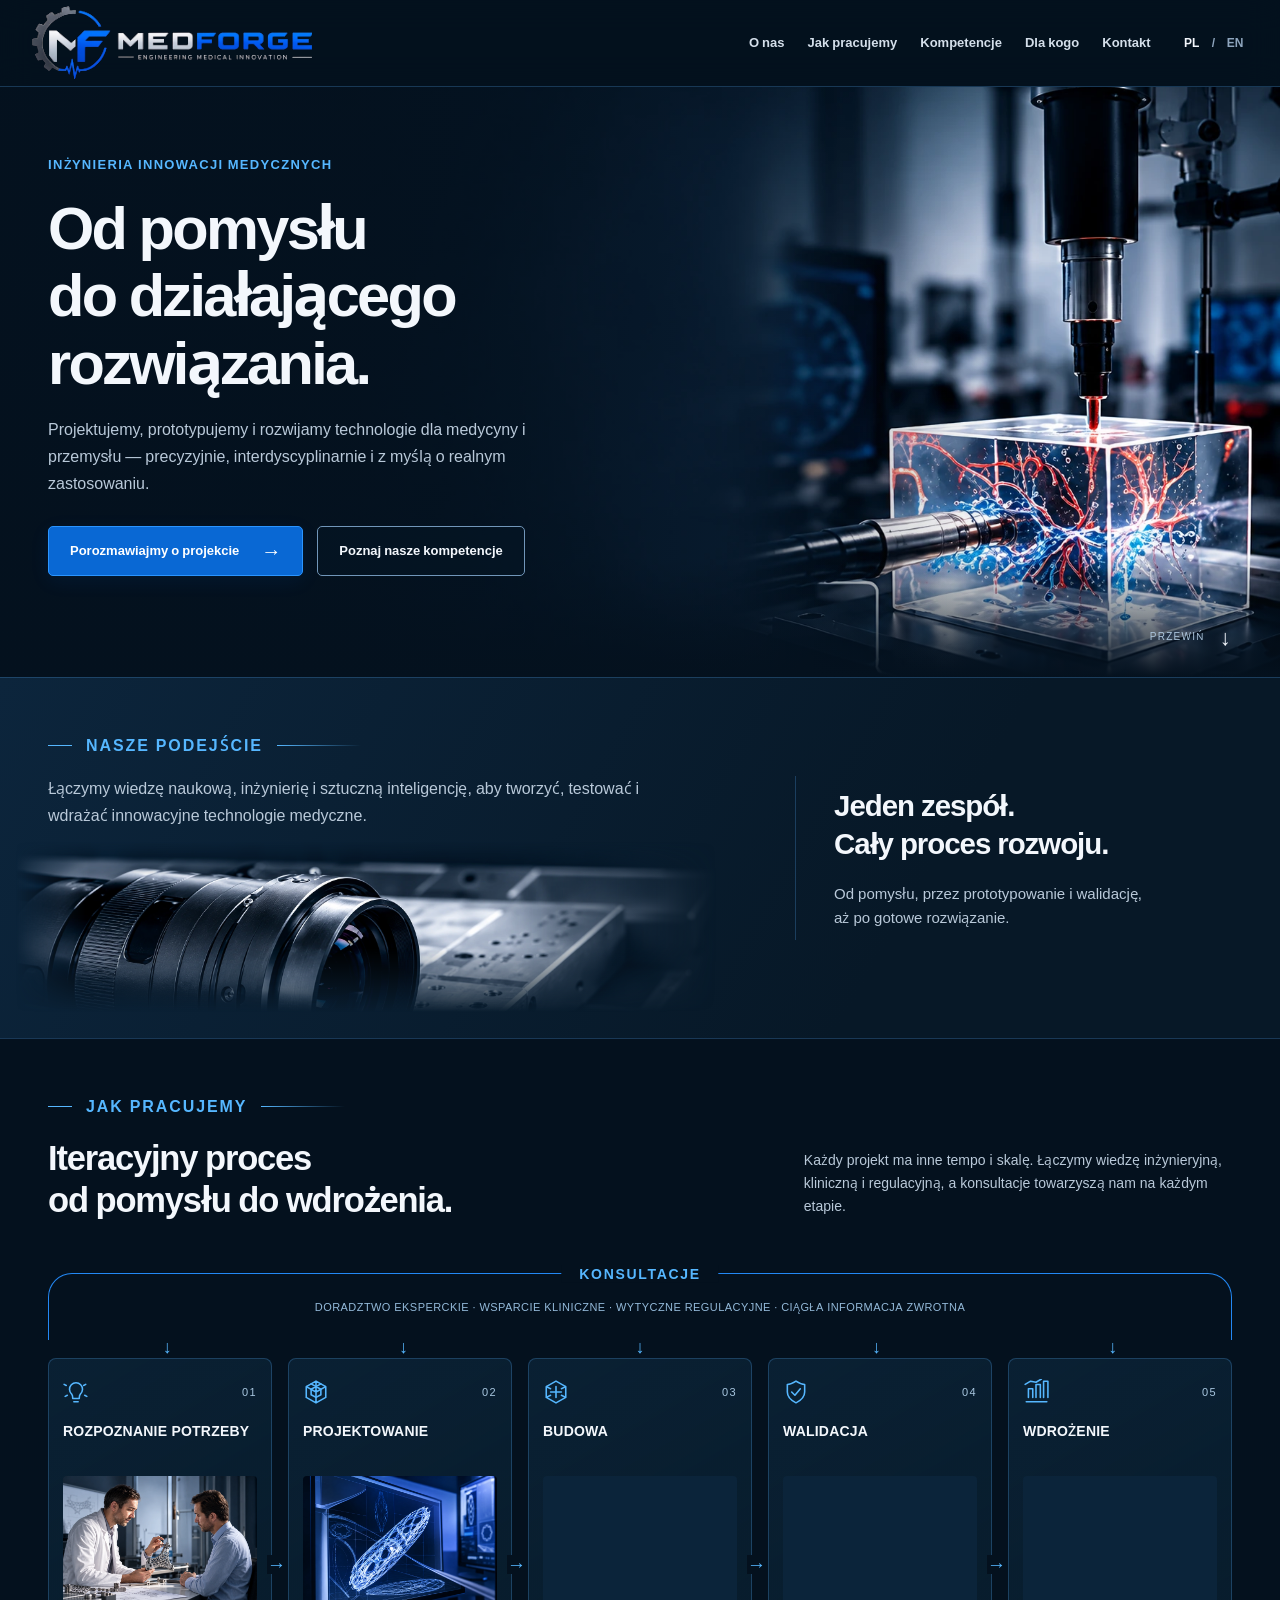
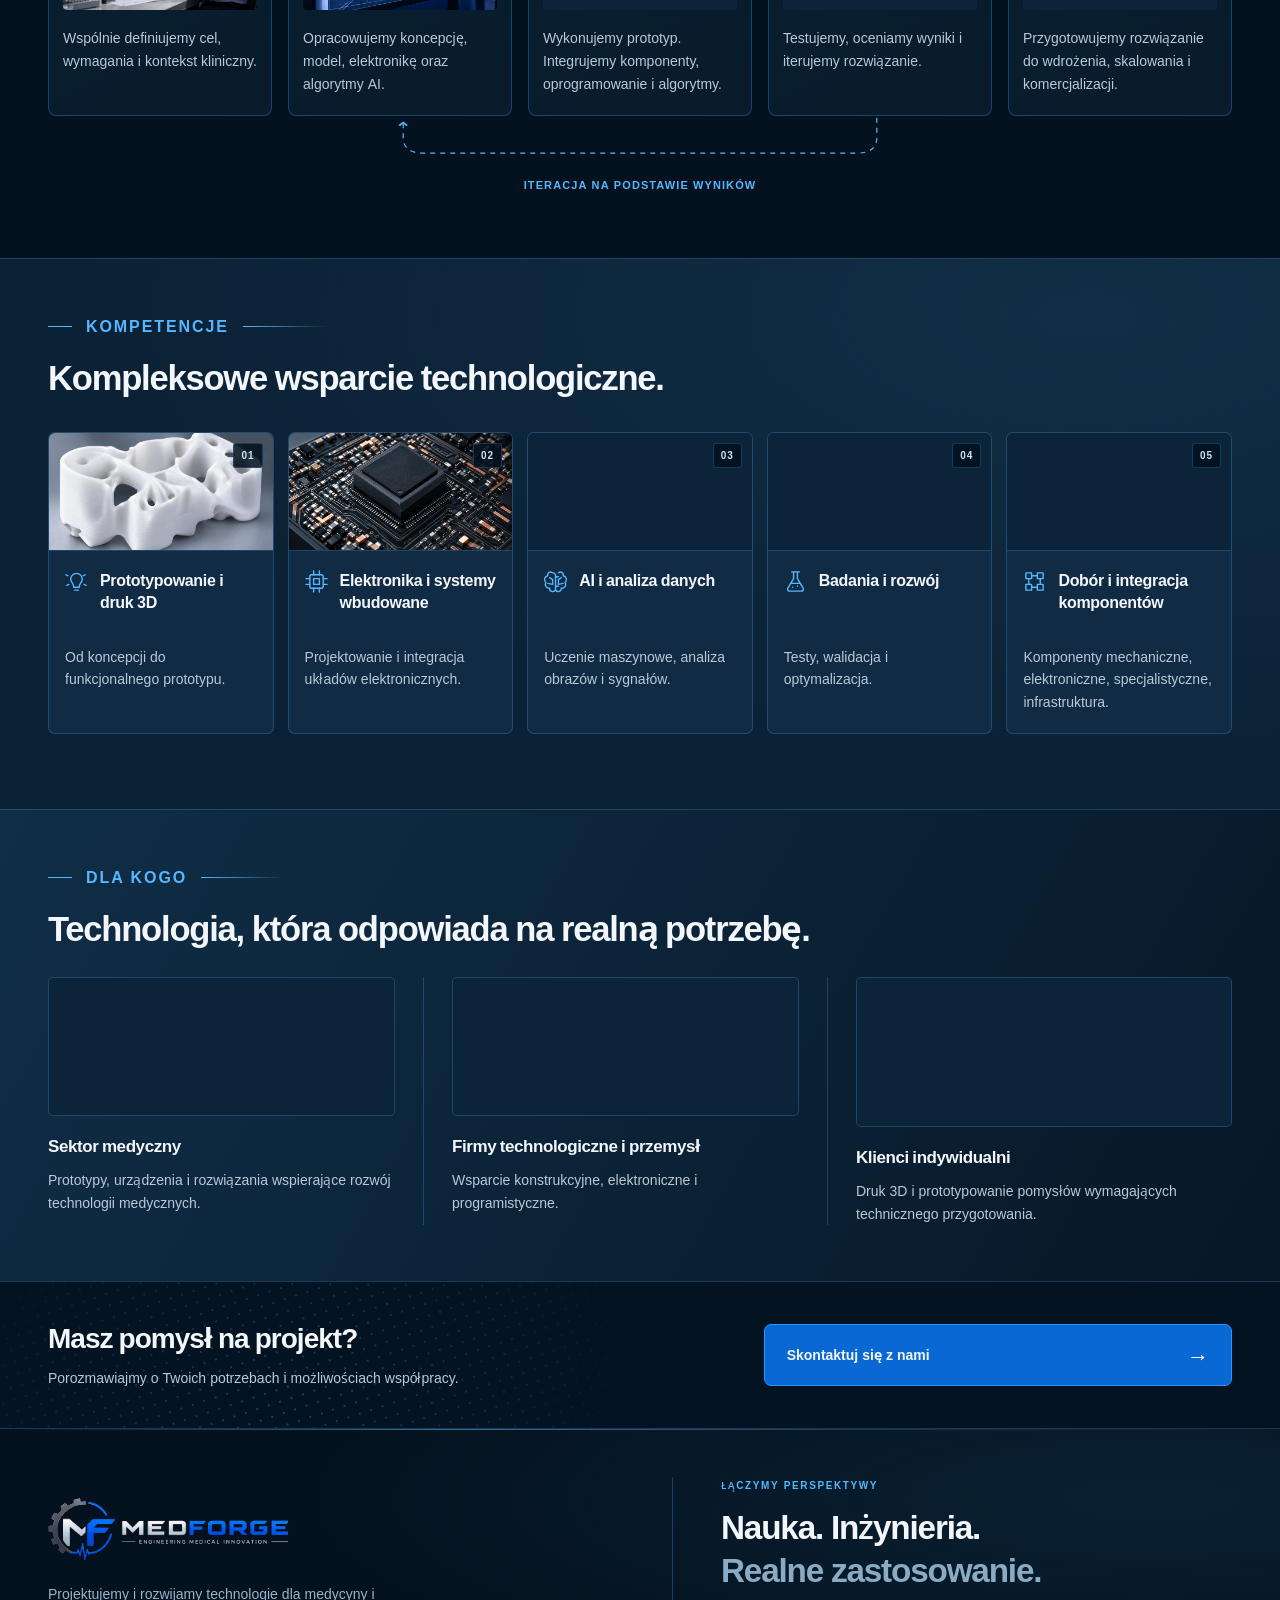
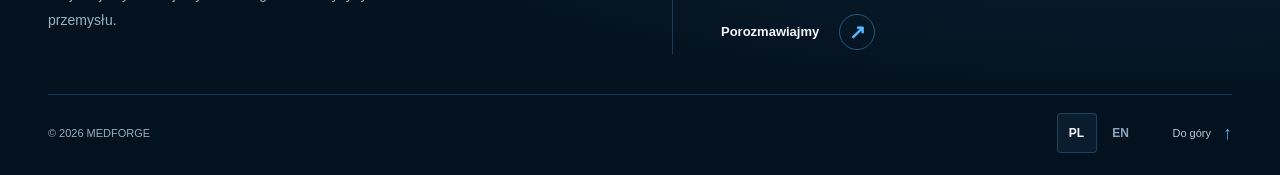
==== commit 3adf79ea: "Redesign Medforge website with responsive PL/EN layouts and improved imagery" ====
--- a/public/index.html
+++ b/public/index.html
@@ -20,10 +20,9 @@
     <link rel="icon" href="favicon.png" type="image/png">
     <link rel="preload" href="fonts/open-sans-v18-latin-ext_latin-regular.woff2" as="font" type="font/woff2" crossorigin>
     <link rel="stylesheet" href="styles.css">
-    <link rel="stylesheet" href="styles-pl.css?v=20261017-7">
+    <link rel="stylesheet" href="layout.css?v=20261017-12">
     <script src="contact-config.js" defer></script>
     <script src="script.js" defer></script>
-    <script src="projects.js" defer></script>
     <script src="capabilities.js" defer></script>
     <script src="contact-form.js" type="module"></script>
   </head>
@@ -52,9 +51,8 @@
         </a>
         <nav class="desktop-nav" aria-label="Nawigacja główna">
           <a href="#approach">O nas</a>
+          <a href="#process">Jak pracujemy</a>
           <a href="#capabilities">Kompetencje</a>
-          <a href="#process">Jak pracujemy</a>
-          <a href="#projects">Projekty</a>
           <a href="#audiences">Dla kogo</a>
           <a href="#contact">Kontakt</a>
         </nav>
@@ -64,7 +62,7 @@
         <details class="mobile-menu">
           <summary aria-label="Otwórz menu"><span>Menu</span><span class="menu-lines" aria-hidden="true"></span></summary>
           <nav aria-label="Nawigacja mobilna">
-            <a href="#approach">O nas</a><a href="#capabilities">Kompetencje</a><a href="#process">Jak pracujemy</a><a href="#projects">Projekty</a><a href="#audiences">Dla kogo</a><a href="#contact">Kontakt</a>
+            <a href="#approach">O nas</a><a href="#process">Jak pracujemy</a><a href="#capabilities">Kompetencje</a><a href="#audiences">Dla kogo</a><a href="#contact">Kontakt</a>
             <div class="language-switch" aria-label="Wybór języka"><a href="index.html" lang="pl" aria-current="page">PL</a><span aria-hidden="true">/</span><a href="en.html" lang="en">EN</a></div>
           </nav>
         </details>
@@ -94,7 +92,7 @@
           <div class="approach-intro">
             <p class="eyebrow">Nasze podejście</p>
             <p>Łączymy wiedzę naukową, inżynierię i sztuczną inteligencję, aby tworzyć, testować i wdrażać innowacyjne technologie medyczne.</p>
-            <div class="media-frame"><img src="images/approach-engineering.webp" alt="Wizualizacja precyzyjnego podzespołu optycznego na stanowisku inżynierskim" width="1156" height="252" loading="lazy" decoding="async"></div>
+            <div class="media-frame"><img src="images/approach-engineering-hq.webp" alt="Wizualizacja precyzyjnego podzespołu optycznego na stanowisku inżynierskim" width="2172" height="724" loading="lazy" decoding="async"></div>
           </div>
           <div class="approach-copy">
             <h2 id="approach-title">Jeden zespół.<br>Cały proces rozwoju.</h2>
@@ -119,31 +117,31 @@
               <li class="process-card">
                 <div class="step-top"><svg class="icon" viewBox="0 0 24 24" aria-hidden="true"><use href="#icon-discover"/></svg><span class="step-number">01</span></div>
                 <h3>Rozpoznanie potrzeby</h3>
-                <div class="media-frame"><img src="images/process-discovery.webp" alt="Wizualizacja rozmowy zespołu o wymaganiach projektu" width="316" height="208" loading="lazy" decoding="async"></div>
+                <div class="media-frame"><img src="images/process-discovery-hq.webp" alt="Wizualizacja rozmowy zespołu o wymaganiach projektu" width="1536" height="1024" loading="lazy" decoding="async"></div>
                 <p>Wspólnie definiujemy cel, wymagania i kontekst kliniczny.</p>
               </li>
               <li class="process-card">
                 <div class="step-top"><svg class="icon" viewBox="0 0 24 24" aria-hidden="true"><use href="#icon-design"/></svg><span class="step-number">02</span></div>
                 <h3>Projektowanie</h3>
-                <div class="media-frame"><img src="images/process-design.webp" alt="Wizualizacja cyfrowego modelu konstrukcji na ekranie" width="312" height="208" loading="lazy" decoding="async"></div>
+                <div class="media-frame"><img src="images/process-design-hq.webp" alt="Wizualizacja cyfrowego modelu konstrukcji na ekranie" width="1536" height="1024" loading="lazy" decoding="async"></div>
                 <p>Opracowujemy koncepcję, model, elektronikę oraz algorytmy AI.</p>
               </li>
               <li class="process-card">
                 <div class="step-top"><svg class="icon" viewBox="0 0 24 24" aria-hidden="true"><use href="#icon-build"/></svg><span class="step-number">03</span></div>
                 <h3>Budowa</h3>
-                <div class="media-frame"><img src="images/process-build.webp" alt="Wizualizacja montażu podzespołów elektronicznych" width="304" height="208" loading="lazy" decoding="async"></div>
+                <div class="media-frame"><img src="images/process-build-hq.webp" alt="Wizualizacja montażu podzespołów elektronicznych" width="1536" height="1024" loading="lazy" decoding="async"></div>
                 <p>Wykonujemy prototyp. Integrujemy komponenty, oprogramowanie i algorytmy.</p>
               </li>
               <li class="process-card">
                 <div class="step-top"><svg class="icon" viewBox="0 0 24 24" aria-hidden="true"><use href="#icon-validate"/></svg><span class="step-number">04</span></div>
                 <h3>Walidacja</h3>
-                <div class="media-frame"><img src="images/process-validate.webp" alt="Wizualizacja testów prototypu na stanowisku laboratoryjnym" width="280" height="208" loading="lazy" decoding="async"></div>
+                <div class="media-frame"><img src="images/process-validate-hq.webp" alt="Wizualizacja testów prototypu na stanowisku laboratoryjnym" width="1536" height="1024" loading="lazy" decoding="async"></div>
                 <p>Testujemy, oceniamy wyniki i iterujemy rozwiązanie.</p>
               </li>
               <li class="process-card">
                 <div class="step-top"><svg class="icon" viewBox="0 0 24 24" aria-hidden="true"><use href="#icon-translate"/></svg><span class="step-number">05</span></div>
                 <h3>Wdrożenie</h3>
-                <div class="media-frame"><img src="images/process-translate.webp" alt="Wizualizacja przygotowania rozwiązania w laboratorium" width="304" height="208" loading="lazy" decoding="async"></div>
+                <div class="media-frame"><img src="images/process-translate-hq.webp" alt="Wizualizacja przygotowania rozwiązania w laboratorium" width="1517" height="1037" loading="lazy" decoding="async"></div>
                 <p>Przygotowujemy rozwiązanie do wdrożenia, skalowania i komercjalizacji.</p>
               </li>
             </ol>
@@ -168,52 +166,32 @@
             <article class="capability-card">
               <span class="capability-number" aria-hidden="true">01</span>
               <div class="capability-heading"><svg class="icon" viewBox="0 0 24 24" aria-hidden="true"><use href="#icon-discover"/></svg><h3>Prototypowanie i druk 3D</h3></div>
-              <div class="media-frame"><img src="images/capabilities-3d-printing.webp" alt="Wizualizacja białego prototypu o złożonej geometrii do druku 3D" width="340" height="308" loading="lazy" decoding="async"></div>
+              <div class="media-frame"><img src="images/capabilities-3d-printing-hq.webp" alt="Wizualizacja białego prototypu o złożonej geometrii do druku 3D" width="1538" height="1022" loading="lazy" decoding="async"></div>
               <div class="capability-body"><p>Od koncepcji do funkcjonalnego prototypu.</p></div>
             </article>
             <article class="capability-card">
               <span class="capability-number" aria-hidden="true">02</span>
               <div class="capability-heading"><svg class="icon" viewBox="0 0 24 24" aria-hidden="true"><use href="#icon-electronics"/></svg><h3>Elektronika i systemy wbudowane</h3></div>
-              <div class="media-frame"><img src="images/capabilities-electronics.webp" alt="Wizualizacja układu scalonego na płytce drukowanej" width="328" height="308" loading="lazy" decoding="async"></div>
+              <div class="media-frame"><img src="images/capabilities-electronics-hq.webp" alt="Wizualizacja układu scalonego na płytce drukowanej" width="1536" height="1024" loading="lazy" decoding="async"></div>
               <div class="capability-body"><p>Projektowanie i integracja układów elektronicznych.</p></div>
             </article>
             <article class="capability-card">
               <span class="capability-number" aria-hidden="true">03</span>
               <div class="capability-heading"><svg class="icon" viewBox="0 0 24 24" aria-hidden="true"><use href="#icon-ai"/></svg><h3>AI i analiza danych</h3></div>
-              <div class="media-frame"><img src="images/capabilities-ai-analysis.webp" alt="Wizualizacja analizy rozgałęzionej struktury naczyniowej" width="328" height="308" loading="lazy" decoding="async"></div>
+              <div class="media-frame"><img src="images/capabilities-ai-analysis-hq.webp" alt="Wizualizacja analizy rozgałęzionej struktury naczyniowej" width="1536" height="1024" loading="lazy" decoding="async"></div>
               <div class="capability-body"><p>Uczenie maszynowe, analiza obrazów i sygnałów.</p></div>
             </article>
             <article class="capability-card">
               <span class="capability-number" aria-hidden="true">04</span>
               <div class="capability-heading"><svg class="icon" viewBox="0 0 24 24" aria-hidden="true"><use href="#icon-research"/></svg><h3>Badania i rozwój</h3></div>
-              <div class="media-frame"><img src="images/capabilities-research-validation.webp" alt="Wizualizacja stanowiska do badań i walidacji prototypów" width="328" height="308" loading="lazy" decoding="async"></div>
+              <div class="media-frame"><img src="images/capabilities-research-validation-hq.webp" alt="Wizualizacja stanowiska do badań i walidacji prototypów" width="1536" height="1024" loading="lazy" decoding="async"></div>
               <div class="capability-body"><p>Testy, walidacja i optymalizacja.</p></div>
             </article>
             <article class="capability-card">
               <span class="capability-number" aria-hidden="true">05</span>
               <div class="capability-heading"><svg class="icon" viewBox="0 0 24 24" aria-hidden="true"><use href="#icon-integration"/></svg><h3>Dobór i integracja komponentów</h3></div>
-              <div class="media-frame"><img src="images/capabilities-component-integration.webp" alt="Wizualizacja zestawu komponentów mechanicznych i elektronicznych" width="332" height="308" loading="lazy" decoding="async"></div>
+              <div class="media-frame"><img src="images/capabilities-component-integration-hq.webp" alt="Wizualizacja zestawu komponentów mechanicznych i elektronicznych" width="1536" height="1024" loading="lazy" decoding="async"></div>
               <div class="capability-body"><p>Komponenty mechaniczne, elektroniczne, specjalistyczne, infrastruktura.</p></div>
-            </article>
-          </div>
-        </div>
-      </section>
-
-      <section class="projects-section section-pad" id="projects" aria-labelledby="projects-title">
-        <div class="section-shell">
-          <div class="section-heading"><p class="eyebrow">Projekty</p><h2 id="projects-title">Od badań do realnych rozwiązań.</h2><p class="visualization-note">Wizualizacje koncepcyjne projektów.</p></div>
-          <div class="projects-grid">
-            <article class="project-card">
-              <div class="media-frame"><img src="images/projects-ultraclear-hq.webp" alt="Wizualizacja koncepcyjna przenośnego urządzenia do obrazowania ULTRACLEAR" width="1536" height="1024" loading="lazy" decoding="async"></div>
-              <div class="project-body"><h3>ULTRACLEAR</h3><p>Przenośny SPECT/US<br>obrazowanie hybrydowe</p><button class="text-link" type="button" data-project="ultraclear" aria-haspopup="dialog">Zobacz projekt <span aria-hidden="true">→</span></button></div>
-            </article>
-            <article class="project-card">
-              <div class="media-frame"><img src="images/projects-vibronav-hq.webp" alt="Wizualizacja koncepcyjna urządzenia VIBRONAV z przebiegiem sygnału na ekranie" width="1536" height="1024" loading="lazy" decoding="async"></div>
-              <div class="project-body"><h3>VIBRONAV</h3><p>Wibroakustyczne prowadzenie dostępu naczyniowego</p><button class="text-link" type="button" data-project="vibronav" aria-haspopup="dialog">Zobacz projekt <span aria-hidden="true">→</span></button></div>
-            </article>
-            <article class="project-card">
-              <div class="media-frame"><img src="images/projects-cadflow-hq.webp" alt="Wizualizacja koncepcyjna sieci naczyń do analizy obrazów CADFLOW" width="1536" height="1024" loading="lazy" decoding="async"></div>
-              <div class="project-body"><h3>CADFLOW</h3><p>AI w analizie<br>koronarografii</p><button class="text-link" type="button" data-project="cadflow" aria-haspopup="dialog">Zobacz projekt <span aria-hidden="true">→</span></button></div>
             </article>
           </div>
         </div>
@@ -223,9 +201,9 @@
         <div class="section-shell">
           <div class="section-heading"><p class="eyebrow">Dla kogo</p><h2 id="audiences-title">Technologia, która odpowiada na realną potrzebę.</h2></div>
           <div class="audiences-grid">
-            <article class="audience-card"><div class="media-frame"><img src="images/audiences-medical.webp" alt="Wizualizacja zespołu medycznego przy pracy" width="488" height="200" loading="lazy" decoding="async"></div><h3>Sektor medyczny</h3><p>Prototypy, urządzenia i rozwiązania wspierające rozwój technologii medycznych.</p></article>
-            <article class="audience-card"><div class="media-frame"><img src="images/audiences-industrial.webp" alt="Wizualizacja precyzyjnych komponentów dla przemysłu" width="512" height="200" loading="lazy" decoding="async"></div><h3>Firmy technologiczne i przemysł</h3><p>Wsparcie konstrukcyjne, elektroniczne i programistyczne.</p></article>
-            <article class="audience-card"><div class="media-frame"><img src="images/audiences-individual.webp" alt="Wizualizacja modelu o organicznej geometrii do druku 3D" width="496" height="200" loading="lazy" decoding="async"></div><h3>Klienci indywidualni</h3><p>Druk 3D i prototypowanie pomysłów wymagających technicznego przygotowania.</p></article>
+            <article class="audience-card"><div class="media-frame"><img src="images/audiences-medical-hq.webp" alt="Wizualizacja zespołu medycznego przy pracy" width="1959" height="803" loading="lazy" decoding="async"></div><h3>Sektor medyczny</h3><p>Prototypy, urządzenia i rozwiązania wspierające rozwój technologii medycznych.</p></article>
+            <article class="audience-card"><div class="media-frame"><img src="images/audiences-industrial-hq.webp" alt="Wizualizacja precyzyjnych komponentów dla przemysłu" width="2006" height="784" loading="lazy" decoding="async"></div><h3>Firmy technologiczne i przemysł</h3><p>Wsparcie konstrukcyjne, elektroniczne i programistyczne.</p></article>
+            <article class="audience-card"><div class="media-frame"><img src="images/audiences-individual-hq.webp" alt="Wizualizacja modelu o organicznej geometrii do druku 3D" width="1975" height="796" loading="lazy" decoding="async"></div><h3>Klienci indywidualni</h3><p>Druk 3D i prototypowanie pomysłów wymagających technicznego przygotowania.</p></article>
           </div>
         </div>
       </section>
@@ -256,18 +234,27 @@
       </section>
     </main>
 
-    <dialog class="project-modal" id="project-ultraclear" aria-labelledby="ultraclear-title"><button class="modal-close" type="button" aria-label="Zamknij opis projektu">×</button><h2 id="ultraclear-title">ULTRACLEAR</h2><div class="media-frame project-modal-visual"><img src="images/projects-ultraclear-hq.webp" alt="Wizualizacja koncepcyjna projektu ULTRACLEAR" width="1536" height="1024" loading="lazy" decoding="async"></div><p>Przenośny SPECT/US — obrazowanie hybrydowe.</p><a class="button button-primary" href="#contact">Porozmawiajmy o projekcie <span aria-hidden="true">→</span></a></dialog>
-    <dialog class="project-modal" id="project-vibronav" aria-labelledby="vibronav-title"><button class="modal-close" type="button" aria-label="Zamknij opis projektu">×</button><h2 id="vibronav-title">VIBRONAV</h2><div class="media-frame project-modal-visual"><img src="images/projects-vibronav-hq.webp" alt="Wizualizacja koncepcyjna projektu VIBRONAV" width="1536" height="1024" loading="lazy" decoding="async"></div><p>Wibroakustyczne prowadzenie dostępu naczyniowego.</p><a class="button button-primary" href="#contact">Porozmawiajmy o projekcie <span aria-hidden="true">→</span></a></dialog>
-    <dialog class="project-modal" id="project-cadflow" aria-labelledby="cadflow-title"><button class="modal-close" type="button" aria-label="Zamknij opis projektu">×</button><h2 id="cadflow-title">CADFLOW</h2><div class="media-frame project-modal-visual"><img src="images/projects-cadflow-hq.webp" alt="Wizualizacja koncepcyjna projektu CADFLOW" width="1536" height="1024" loading="lazy" decoding="async"></div><p>AI w analizie koronarografii.</p><a class="button button-primary" href="#contact">Porozmawiajmy o projekcie <span aria-hidden="true">→</span></a></dialog>
 
     <footer class="site-footer">
       <div class="section-shell">
         <div class="footer-main">
-          <a class="brand" href="#top" aria-label="MEDFORGE — do góry"><span class="brand-crop"><img src="images/logo.jpeg" alt="MEDFORGE — Engineering Medical Innovation" width="1600" height="533" loading="lazy"></span></a>
-          <nav aria-label="Nawigacja w stopce"><a href="#approach">O nas</a><a href="#capabilities">Kompetencje</a><a href="#process">Jak pracujemy</a><a href="#projects">Projekty</a><a href="#contact">Kontakt</a></nav>
-          <div class="language-switch" aria-label="Wybór języka"><a href="index.html" lang="pl" aria-current="page">PL</a><span aria-hidden="true">/</span><a href="en.html" lang="en">EN</a></div>
-        </div>
-        <div class="footer-bottom"><span>© <span id="current-year">2026</span> MEDFORGE</span><a href="#top">Do góry ↑</a></div>
+          <div class="footer-identity">
+            <a class="brand" href="#top" aria-label="MEDFORGE — do góry"><span class="brand-crop"><img src="images/logo.jpeg" alt="MEDFORGE — Engineering Medical Innovation" width="1600" height="533" loading="lazy"></span></a>
+            <p>Projektujemy i rozwijamy technologie dla medycyny i przemysłu.</p>
+          </div>
+          <div class="footer-perspective">
+            <p class="footer-kicker">Łączymy perspektywy</p>
+            <p class="footer-statement">Nauka. Inżynieria.<br><span>Realne zastosowanie.</span></p>
+            <a class="footer-contact" href="#contact">Porozmawiajmy <span aria-hidden="true">↗</span></a>
+          </div>
+        </div>
+        <div class="footer-bottom">
+          <span>© <span id="current-year">2026</span> MEDFORGE</span>
+          <div class="footer-utilities">
+            <nav class="language-switch" aria-label="Wybór języka"><a href="index.html" lang="pl" aria-current="page">PL</a><a href="en.html" lang="en">EN</a></nav>
+            <a class="footer-top" href="#top">Do góry <span aria-hidden="true">↑</span></a>
+          </div>
+        </div>
       </div>
     </footer>
   </body>
--- a/public/styles.css
+++ b/public/styles.css
@@ -161,19 +161,6 @@
 .capability-body p{font-size:14px;line-height:1.65;color:#29475e}
 .card-tags{display:block;margin-top:auto;padding-top:22px;font-size:11px;font-weight:600;line-height:1.65;letter-spacing:.015em;color:#3d5b73}
 
-.projects-section{background:var(--bg)}
-.projects-grid{display:grid;grid-template-columns:repeat(3,minmax(0,1fr));gap:28px}
-.project-card{display:flex;flex-direction:column;min-width:0}
-.project-card .media-frame{border-radius:7px;border:1px solid var(--line);aspect-ratio:1.6}
-.project-card .media-drawing{inset:16% 28%}
-.project-body{display:flex;flex-direction:column;flex:1;padding:23px 0 0}
-.project-tag{font-size:11px;color:var(--cyan);letter-spacing:.11em;text-transform:uppercase;margin-bottom:10px}
-.project-body h3{font-size:20px}
-.project-body>p:not(.project-tag){font-size:14px;margin-top:14px;max-width:340px}
-.text-link{display:inline-flex;align-items:center;align-self:flex-start;gap:14px;color:var(--cyan);font-size:12px;font-weight:600;margin-top:auto;padding-top:24px}
-.text-link span{font-size:20px;line-height:1;transition:transform .2s}
-.text-link:hover span{transform:translateX(4px)}
-.text-link:hover{color:#9ed7ff}
 .audiences-section{background:linear-gradient(120deg,#102e47,var(--bg))}
 .audiences-grid{display:grid;grid-template-columns:repeat(3,minmax(0,1fr));gap:28px}
 .audience-card{padding-right:28px;border-right:1px solid var(--line)}
@@ -293,11 +280,8 @@
   .capabilities-grid{grid-template-columns:repeat(3,minmax(0,1fr));gap:18px}
   .capability-heading{min-height:145px;padding:20px}
   .capability-body{padding:18px 20px 22px}
-  .projects-grid,.audiences-grid{gap:20px}
-  .project-body h3{font-size:18px}
-  .project-tag{font-size:10px}
-  .project-body>p:not(.project-tag),.audience-card p{font-size:13px}
-  .text-link{font-size:11px;gap:8px}
+  .audiences-grid{gap:20px}
+  .audience-card p{font-size:13px}
   .audience-card{padding-right:20px}
   .audience-card h3{font-size:16px}
   .contact-grid{gap:40px}
@@ -377,13 +361,7 @@
   .capability-body p{font-size:15px}
   .capability-card .media-frame{aspect-ratio:2.2}
   .card-tags{font-size:11px;padding-top:18px}
-  .projects-grid,.audiences-grid{grid-template-columns:1fr;gap:32px}
-  .project-card .media-frame{aspect-ratio:1.8}
-  .project-body{padding-top:20px}
-  .project-body h3{font-size:22px}
-  .project-tag{font-size:11px}
-  .project-body>p:not(.project-tag){font-size:15px;max-width:none;margin-top:12px}
-  .text-link{font-size:12px;padding-top:18px}
+  .audiences-grid{grid-template-columns:1fr;gap:32px}
   .audience-card{padding:0 0 28px;border-right:0;border-bottom:1px solid var(--line)}
   .audience-card .media-frame{aspect-ratio:2.6;margin-bottom:18px}
   .audience-card h3{font-size:19px}
--- a/public/layout.css
+++ b/public/layout.css
@@ -0,0 +1,196 @@
+/* Shared final layout for both language versions. */
+.reference-layout .section-pad{padding-block:56px}
+.reference-layout .section-heading{margin-bottom:28px}
+.reference-layout h2{font-size:clamp(1.65rem,2.7vw,2.35rem)}
+.reference-layout .nav-shell{min-height:86px}
+.reference-layout .brand-crop{width:280px}
+.reference-layout .hero-grid{min-height:590px;padding-top:42px;padding-bottom:20px}
+.reference-layout .hero-copy{padding-block:24px 38px}
+.reference-layout h1{font-size:clamp(2.6rem,4.65vw,4.2rem);font-weight:700;line-height:1.13}
+.reference-layout .hero-lead{max-width:520px;font-size:16px;margin-top:22px}
+.reference-layout .hero-actions{margin-top:28px}
+.reference-layout .hero .eyebrow{font-size:13px;letter-spacing:.1em}
+.reference-layout .hero .eyebrow::before{display:none}
+.reference-layout .hero-background{position:absolute;inset:0;pointer-events:none}
+.reference-layout .hero-background>img{width:100%;height:100%;object-fit:cover;object-position:center 60%}
+.reference-layout .hero::after{background:linear-gradient(90deg,#04111ef5 0%,#04111ee8 28%,#04111e66 55%,transparent 78%),linear-gradient(0deg,#04111e,transparent 20%)}
+.reference-layout .hero-grid{grid-template-columns:minmax(0,1.1fr) minmax(0,1fr)}
+.reference-layout .hero-copy{grid-column:1}
+.reference-layout .hero-background~.hero-grid .hero-bottom{grid-row:2}
+.reference-layout .hero-bottom{justify-content:flex-end;border:0;padding-top:0}
+.reference-layout .approach-section{overflow:hidden}
+.reference-layout .approach-grid{grid-template-columns:1.6fr 1fr;gap:48px}
+.reference-layout .approach-intro>p:not(.eyebrow){font-size:16px;max-width:620px}
+/* Fade the photograph into the section instead of enclosing it in a card. */
+.reference-layout .approach-intro .media-frame{width:calc(100% + 64px);height:170px;max-width:700px;aspect-ratio:auto;margin:14px -32px -30px;border:0;border-radius:0;background:none;mask-image:linear-gradient(90deg,transparent,#000 10%,#000 72%,transparent),linear-gradient(180deg,transparent,#000 20%,#000 62%,transparent);mask-composite:intersect}
+.reference-layout .approach-intro .media-frame>img{object-position:left 60%}
+.reference-layout .approach-copy{padding:10px 0 10px 38px}
+.reference-layout .approach-copy h2{font-size:clamp(1.5rem,2.3vw,2rem);line-height:1.3}
+.reference-layout .approach-copy p{font-size:15px;margin-top:18px;max-width:320px}
+.reference-layout .split-heading{grid-template-columns:1.3fr .8fr;gap:60px}
+.reference-layout .split-heading>p:last-child{font-size:14px}
+
+/* Process: use a vertical sequence by default; switch to five columns only
+   when the content container can provide at least 175px per card plus gaps. */
+.reference-layout .process-section>.section-shell{container:process / inline-size}
+.reference-layout .process-diagram{padding:0 0 0 28px}
+.reference-layout .consultation{position:static;padding:18px 22px;margin-bottom:22px;border:1px solid var(--accent);border-radius:8px;text-align:left}
+.reference-layout .consultation::before{content:"";position:absolute;top:0;bottom:70px;left:0;width:13px;border:1px solid var(--accent);border-right:0;border-radius:12px 0 0 12px}
+.reference-layout .consultation h3{position:static;transform:none;padding:0;margin-bottom:10px;background:none;white-space:normal;font-size:14px;letter-spacing:.12em}
+.reference-layout .consultation>p{font-size:12px;line-height:1.7}
+.reference-layout .consultation-ticks{display:none}
+.reference-layout .process-grid{grid-template-columns:1fr;gap:18px}
+.reference-layout .process-card{display:grid;grid-template-columns:34px minmax(0,1fr) 150px;column-gap:18px;padding:20px}
+.reference-layout .step-top{grid-column:1;grid-row:1/3;flex-direction:column;justify-content:flex-start;gap:12px;margin-bottom:0}
+.reference-layout .step-top>.icon{width:26px;height:26px}
+.reference-layout .process-card h3{grid-column:2;grid-row:1;min-height:0;align-self:end;margin-bottom:10px;font-size:16px;font-weight:600}
+.reference-layout .process-card>p{grid-column:2;grid-row:2;font-size:14px}
+.reference-layout .process-card .media-frame{grid-column:3;grid-row:1/3;align-self:center;aspect-ratio:1.6;width:100%;max-height:none;margin:0}
+.reference-layout .process-card .media-drawing{inset:15% 27%}
+.reference-layout .process-card::before{content:"";position:absolute;top:50%;left:-29px;width:28px;height:1px;background:var(--accent)}
+.reference-layout .process-card:not(:last-child)::after{right:auto;left:35px;top:auto;bottom:-20px;transform:rotate(90deg);font-size:19px}
+.reference-layout .iteration{min-height:70px;padding-top:20px}
+.reference-layout .iteration-path{display:none}
+.reference-layout .iteration>p{font-size:11px;letter-spacing:.1em;padding:0}
+.reference-layout .iteration>p>span{display:inline;font-size:20px;vertical-align:middle;margin-right:6px}
+
+@container process (min-width:940px){
+  .reference-layout .process-diagram{padding:24px 0 0}
+  .reference-layout .consultation{position:relative;border:1px solid var(--accent);border-bottom:0;border-radius:24px 24px 0 0;padding:24px 18px;margin-bottom:18px;text-align:center}
+  .reference-layout .consultation::before{display:none}
+  .reference-layout .consultation h3{position:absolute;left:50%;top:0;transform:translate(-50%,-50%);padding:0 18px;background:var(--deep);margin-bottom:0;white-space:nowrap}
+  .reference-layout .consultation>p{font-size:11px;letter-spacing:.04em;text-transform:uppercase}
+  .reference-layout .consultation-ticks{display:grid;grid-template-columns:repeat(5,1fr)}
+  .reference-layout .process-grid{grid-template-columns:repeat(5,minmax(0,1fr));gap:16px}
+  .reference-layout .process-card{display:flex;flex-direction:column;padding:20px 14px}
+  .reference-layout .step-top{flex-direction:row;justify-content:space-between;gap:0;margin-bottom:16px}
+  .reference-layout .process-card h3{align-self:stretch;min-height:2.8em;margin-bottom:0;font-size:14px;line-height:1.4;text-transform:uppercase;letter-spacing:.015em}
+  .reference-layout .process-card .media-frame{aspect-ratio:1.45;margin-block:16px;flex-shrink:0}
+  .reference-layout .process-card>p{font-size:14px}
+  .reference-layout .process-card::before{display:none}
+  .reference-layout .process-card:not(:last-child)::after{right:-15px;left:auto;top:55%;bottom:auto;transform:none}
+  .reference-layout .iteration{padding-top:54px;min-height:86px}
+  .reference-layout .iteration-path{display:block}
+  .reference-layout .iteration>p{padding-inline:14px}
+  .reference-layout .iteration>p>span{display:none}
+}
+
+/* One compact service rail: five cards on desktop, native scrolling when narrow. */
+.reference-layout .capabilities-section>.section-shell{container:capabilities / inline-size}
+.reference-layout .capabilities-heading{display:flex;justify-content:space-between;align-items:flex-end;gap:24px}
+.reference-layout .capabilities-grid{display:grid;grid-template-columns:repeat(5,minmax(0,1fr));grid-auto-flow:column;gap:14px;align-items:stretch;margin-inline:-6px;padding:6px 6px 18px;border:0;overflow-x:auto;overscroll-behavior-x:contain;scroll-snap-type:x mandatory;scroll-padding-inline:6px;scrollbar-width:thin;scrollbar-color:#3b7db0 #0a2033}
+.reference-layout .capabilities-grid:focus-visible{outline-offset:0}
+.reference-layout .capability-card{position:relative;display:flex;flex-direction:column;min-width:0;padding:0;gap:0;background:#102b43;color:var(--text);border:1px solid var(--line);border-radius:7px;overflow:hidden;box-shadow:none;scroll-snap-align:start;transition:border-color .2s}
+.reference-layout .capability-card:hover{transform:none;background:#102b43;border-color:#5da8e3;box-shadow:none}
+.reference-layout .capability-number{position:absolute;z-index:1;top:10px;right:10px;padding:3px 7px;background:#04111edb;border:1px solid #4f9de644;border-radius:3px;color:#c9e3f7;font-size:10px;font-weight:600;letter-spacing:.1em;font-variant-numeric:tabular-nums}
+.reference-layout .capability-card .capability-heading{order:1;display:flex;align-items:flex-start;gap:12px;min-height:83px;padding:18px 16px 0}
+.reference-layout .capability-heading>.icon{width:23px;height:23px;margin:1px 0 0;color:var(--cyan)}
+.reference-layout .capability-heading h3{font-size:16px;line-height:1.4;font-weight:600;letter-spacing:-.02em}
+.reference-layout .capability-card .media-frame{order:0;flex-shrink:0;aspect-ratio:1.9;width:100%;margin:0;border:0;border-bottom:1px solid var(--line);border-radius:0}
+.reference-layout .capability-card .media-drawing{inset:14% 32%}
+.reference-layout .capability-card .capability-body{order:2;display:block;flex:1;padding:12px 16px 20px}
+.reference-layout .capability-body p{font-size:14px;line-height:1.6;color:var(--muted);max-width:none}
+.capability-controls{display:flex;gap:8px;flex-shrink:0;padding-bottom:2px}
+.capability-controls[hidden]{display:none}
+.capability-nav{display:grid;place-items:center;width:44px;height:44px;padding:0;border:1px solid #5687ad;border-radius:50%;background:#0a2238;color:var(--text);font-size:22px;line-height:1;transition:background .2s,border-color .2s}
+.capability-nav:hover:not(:disabled){background:#173e5b;border-color:var(--cyan)}
+.capability-nav:disabled{opacity:.35;cursor:default}
+@container capabilities (max-width:1100px){
+  .reference-layout .capabilities-grid{grid-template-columns:none;grid-auto-columns:clamp(230px,40cqw,290px)}
+}
+@container capabilities (max-width:580px){
+  .reference-layout .capabilities-heading{flex-wrap:wrap;align-items:center;gap:18px}
+  .reference-layout .capabilities-heading>div:first-child{flex-basis:100%}
+  .reference-layout .capability-card .capability-heading{min-height:78px}
+  .reference-layout .capability-card .media-frame{aspect-ratio:2}
+}
+
+.reference-layout .audience-card .media-frame{aspect-ratio:2.5;margin-bottom:18px}
+.reference-layout .audience-card h3{font-size:17px}
+.reference-layout .audience-card p{font-size:14px;margin-top:10px}
+.reference-layout .contact-section{padding-block:38px}
+.reference-layout .contact-grid{grid-template-columns:1.4fr 1fr;gap:60px;align-items:center}
+.reference-layout .contact-copy h2{font-size:28px}
+.reference-layout .contact-copy>p:last-child{font-size:14px;margin-top:12px}
+.reference-layout .contact-panel{margin-top:0;background:#0968d4;border-color:#2b95ff}
+.reference-layout .contact-toggle{font-size:14px;padding:18px 22px}
+.reference-layout .contact-toggle>span{color:white;font-size:22px}
+.reference-layout .contact-panel[open]{background:#0a2236}
+.reference-layout .contact-panel[open] .contact-toggle>span{transform:rotate(-90deg)}
+.reference-layout .site-footer{position:relative;isolation:isolate;overflow:hidden;padding:48px 0 20px;background:radial-gradient(ellipse at 90% 20%,#12395166,transparent 55%),#04111e}
+.reference-layout .site-footer::before{content:"";position:absolute;top:0;left:0;width:100%;height:1px;background:linear-gradient(90deg,transparent,#56b7ff88 35%,#56b7ff22 75%,transparent)}
+.reference-layout .footer-main{display:grid;grid-template-columns:1fr 1fr;align-items:center;gap:64px;padding-bottom:40px}
+.reference-layout .footer-main .brand-crop{width:240px}
+.footer-identity>p{max-width:330px;margin-top:20px;font-size:14px;line-height:1.8;color:#9cb3c7}
+.footer-perspective{border-left:1px solid var(--line);padding-left:48px}
+.footer-kicker{font-size:10px;font-weight:600;letter-spacing:.16em;text-transform:uppercase;color:var(--cyan);margin-bottom:12px}
+.footer-statement{font-size:clamp(24px,2.6vw,34px);line-height:1.3;font-weight:600;letter-spacing:-.035em;color:var(--text)}
+.footer-statement>span{color:#8baac3}
+.footer-contact{display:inline-flex;align-items:center;gap:20px;margin-top:18px;min-height:44px;font-size:13px;font-weight:600}
+.footer-contact>span{display:grid;place-items:center;width:36px;height:36px;border:1px solid #56b7ff66;border-radius:50%;font-size:20px;color:var(--cyan);transition:background .2s,border-color .2s}
+.footer-contact:hover>span{background:#163c56;border-color:var(--cyan)}
+.reference-layout .footer-bottom{padding-top:16px;font-size:11px;gap:16px;flex-wrap:wrap}
+.footer-utilities{display:flex;align-items:center;gap:32px;margin-left:auto}
+.footer-utilities .language-switch{gap:4px}
+.footer-utilities .language-switch a{display:grid;place-items:center;min-width:40px;min-height:40px;padding:0;border:1px solid transparent;border-radius:4px}
+.footer-utilities .language-switch a[aria-current="page"]{border-color:var(--line);background:#12304766}
+.footer-top{display:inline-flex;align-items:center;gap:12px;min-height:44px;color:#b9c9d9;white-space:nowrap}
+.footer-top>span{font-size:18px;color:var(--cyan)}
+.footer-top:hover{color:var(--text)}
+
+
+@media(max-width:1050px){
+  .reference-layout .hero-grid{min-height:560px}
+  .reference-layout .brand-crop{width:260px}
+  .reference-layout .hero-actions{flex-direction:row}
+  .reference-layout .approach-grid{gap:32px}
+  .reference-layout .approach-copy{padding-left:28px}
+  .reference-layout .split-heading{gap:32px}
+}
+@media(max-width:700px){
+  .reference-layout .section-pad{padding-block:48px}
+  .reference-layout .nav-shell{min-height:78px}
+  .reference-layout .brand-crop{width:230px}
+  .reference-layout .hero-grid{min-height:0;padding-top:22px;padding-bottom:18px}
+  .reference-layout .hero-grid{grid-template-columns:1fr;min-height:620px}
+  .reference-layout .hero-copy{align-self:start}
+  .reference-layout .hero-background>img{object-position:right center}
+  .reference-layout .hero::after{background:linear-gradient(180deg,#04111ef5,#04111edb 58%,#04111e66 82%,#04111edb),linear-gradient(90deg,#04111e55,transparent)}
+  .reference-layout h1{font-size:clamp(2.35rem,9vw,3.6rem)}
+  .reference-layout .hero .eyebrow{font-size:11px}
+  .reference-layout .hero-copy{padding-bottom:18px}
+  .reference-layout .hero-lead{font-size:15px}
+  .reference-layout .approach-grid{grid-template-columns:1fr;gap:22px}
+  .reference-layout .approach-intro .media-frame{width:calc(100% + 36px);height:140px;margin:12px -18px -16px}
+  .reference-layout .approach-copy{padding:22px 0 0}
+  .reference-layout .approach-copy h2{font-size:26px}
+  .reference-layout .split-heading{grid-template-columns:1fr;gap:16px}
+  .reference-layout .process-card{grid-template-columns:28px minmax(0,1fr);gap:0 14px;padding:18px 16px}
+  .reference-layout .step-top{grid-column:1;grid-row:1/4}
+  .reference-layout .process-card h3{grid-column:2;grid-row:1;align-self:start;margin-bottom:12px}
+  .reference-layout .process-card .media-frame{grid-column:2;grid-row:2;aspect-ratio:2.3;margin-bottom:14px}
+  .reference-layout .process-card>p{grid-column:2;grid-row:3;font-size:14px}
+  .reference-layout .process-card .media-drawing{inset:10% 32%}
+  .reference-layout .process-card:not(:last-child)::after{left:24px}
+  .reference-layout .consultation{padding:18px}
+  .reference-layout .consultation h3{font-size:13px}
+  .reference-layout .consultation>p{font-size:11px}
+  .reference-layout .iteration>p{font-size:10px;letter-spacing:.07em}
+  .reference-layout .audience-card h3{font-size:18px}
+  .reference-layout .audience-card p{font-size:15px}
+  .reference-layout .contact-grid{grid-template-columns:1fr;gap:24px;align-items:start}
+  .reference-layout .contact-copy h2{font-size:27px}
+  .reference-layout .site-footer{padding-top:36px}
+  .reference-layout .footer-main{grid-template-columns:1fr;gap:28px;padding-bottom:28px}
+  .reference-layout .footer-main .brand-crop{width:220px}
+  .footer-identity>p{margin-top:14px}
+  .footer-perspective{border-left:0;border-top:1px solid var(--line);padding:24px 0 0}
+  .footer-statement{font-size:28px}
+  .footer-utilities{gap:22px}
+}
+@media(max-width:400px){
+  .reference-layout .brand-crop{width:min(225px,calc(100vw - 132px))}
+  .reference-layout .hero-actions{flex-direction:column}
+  .reference-layout .footer-main .brand-crop{width:210px}
+  .footer-utilities{gap:16px}
+}
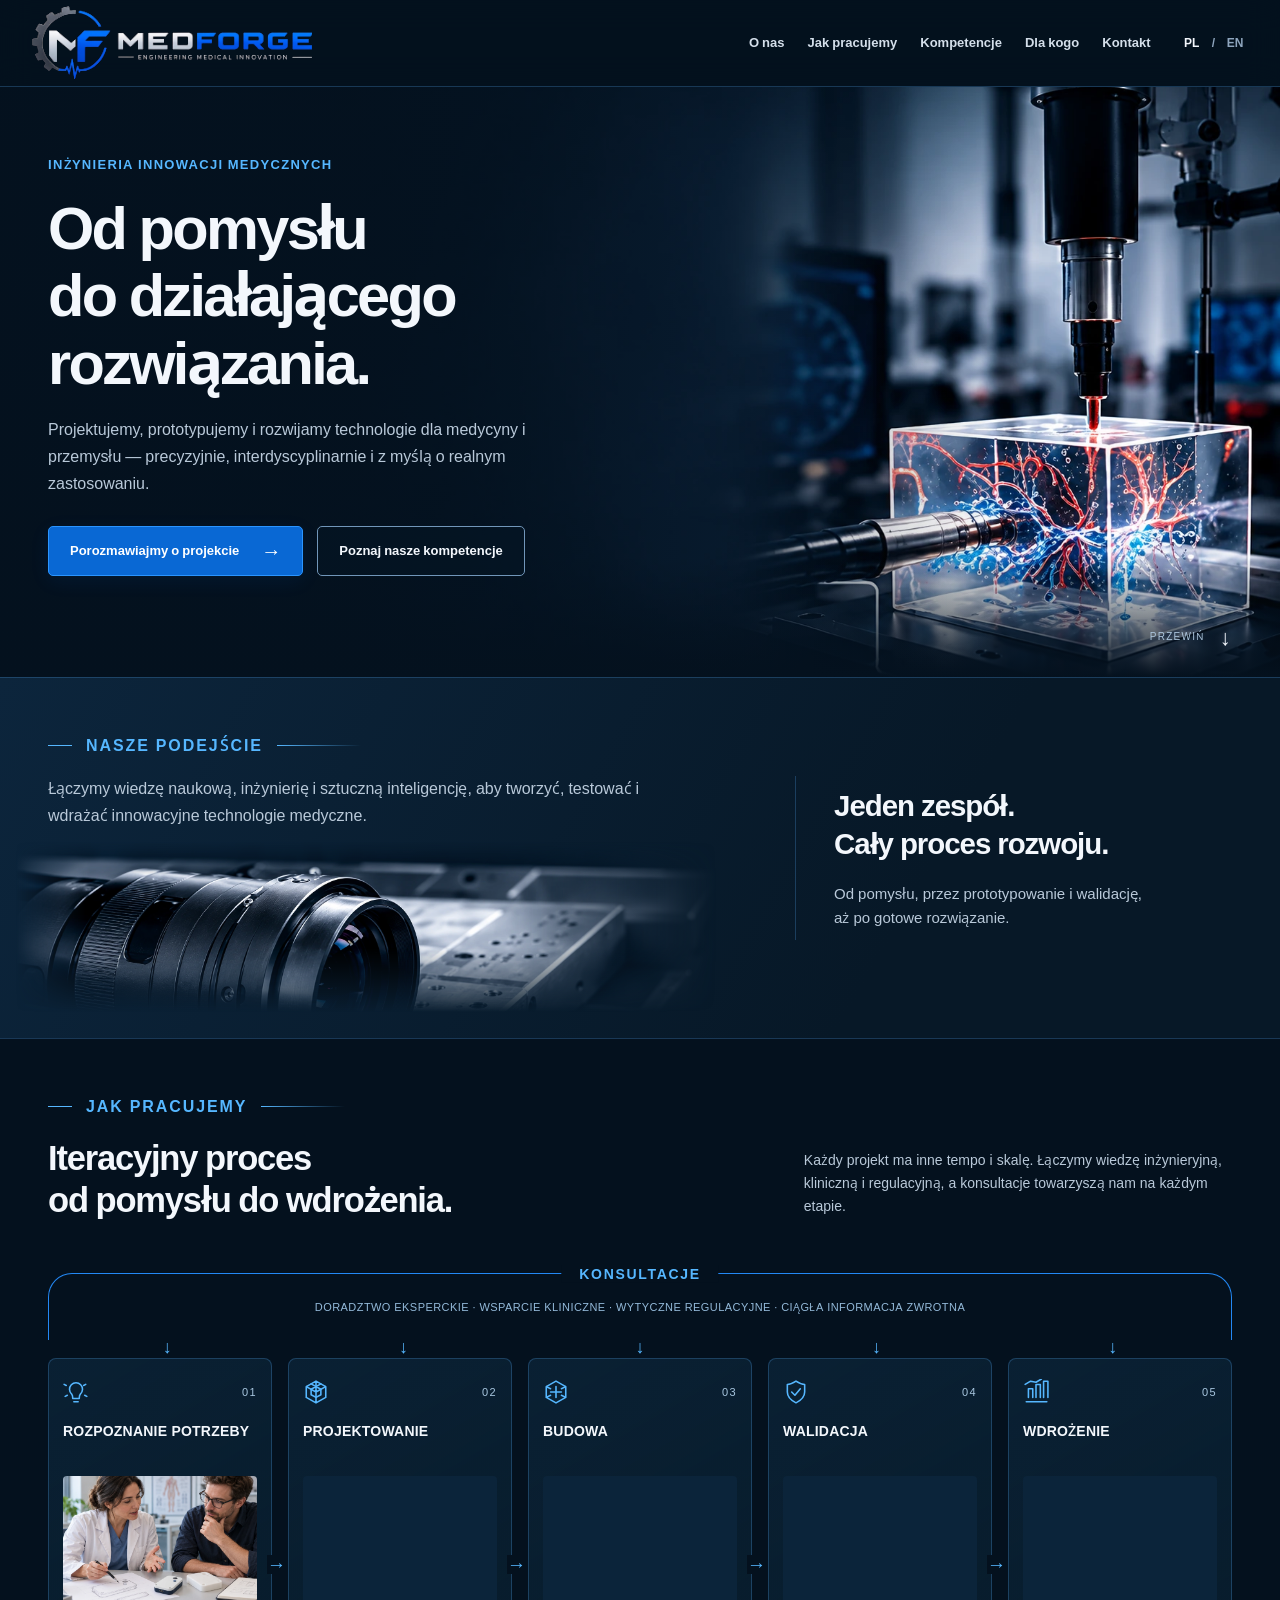
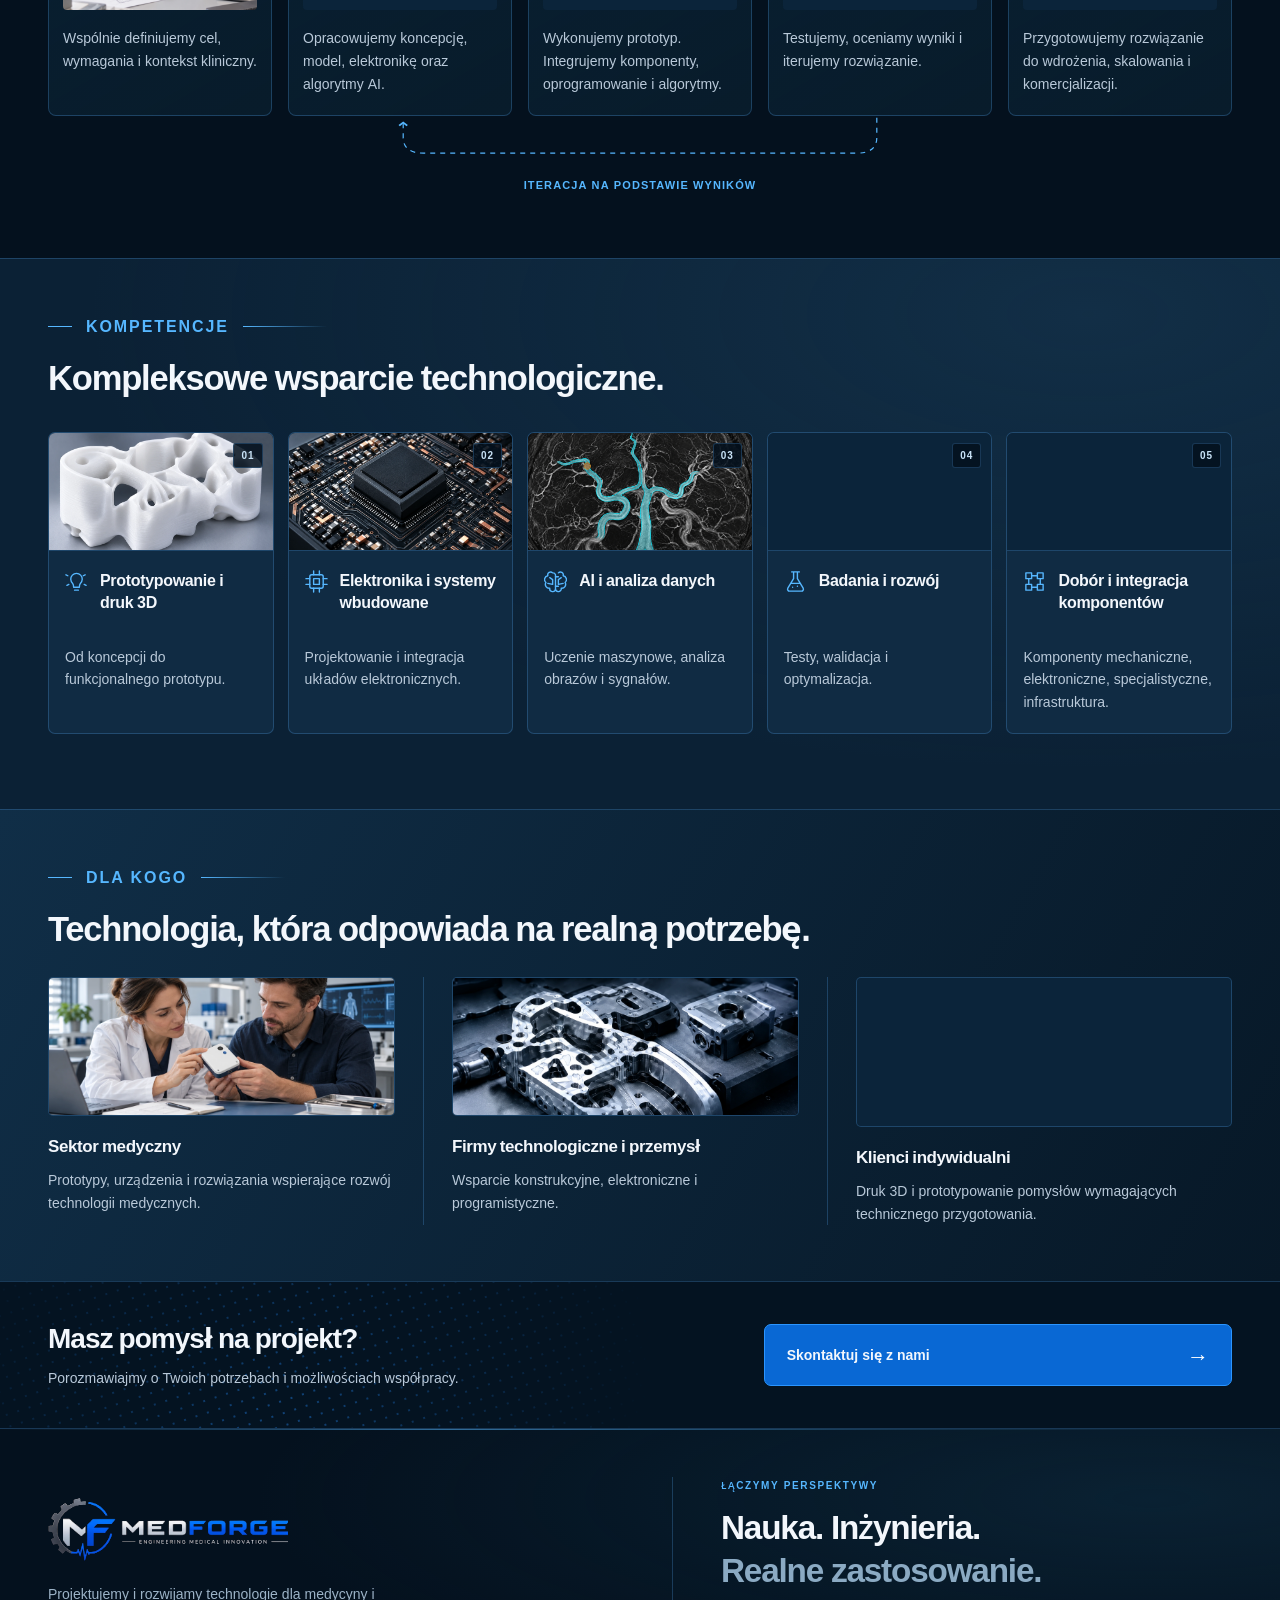
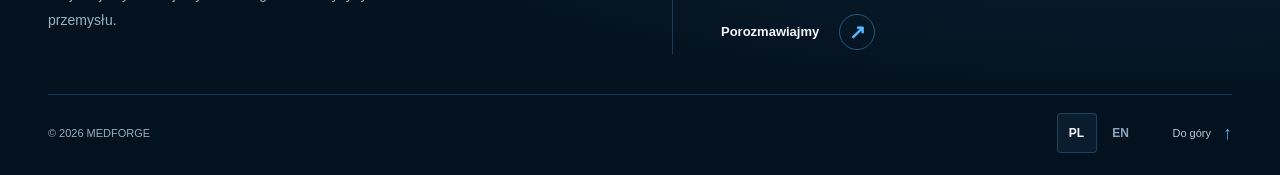
==== commit a1eec52f: "Replace website imagery with cohesive, context-specific visuals" ====
--- a/public/index.html
+++ b/public/index.html
@@ -117,31 +117,31 @@
               <li class="process-card">
                 <div class="step-top"><svg class="icon" viewBox="0 0 24 24" aria-hidden="true"><use href="#icon-discover"/></svg><span class="step-number">01</span></div>
                 <h3>Rozpoznanie potrzeby</h3>
-                <div class="media-frame"><img src="images/process-discovery-hq.webp" alt="Wizualizacja rozmowy zespołu o wymaganiach projektu" width="1536" height="1024" loading="lazy" decoding="async"></div>
+                <div class="media-frame"><img src="images/process-discovery-v2.webp" alt="Wizualizacja koncepcyjna lekarza i inżyniera omawiających potrzebę oraz szkic urządzenia" width="1774" height="887" loading="lazy" decoding="async"></div>
                 <p>Wspólnie definiujemy cel, wymagania i kontekst kliniczny.</p>
               </li>
               <li class="process-card">
                 <div class="step-top"><svg class="icon" viewBox="0 0 24 24" aria-hidden="true"><use href="#icon-design"/></svg><span class="step-number">02</span></div>
                 <h3>Projektowanie</h3>
-                <div class="media-frame"><img src="images/process-design-hq.webp" alt="Wizualizacja cyfrowego modelu konstrukcji na ekranie" width="1536" height="1024" loading="lazy" decoding="async"></div>
+                <div class="media-frame"><img src="images/process-design-v2.webp" alt="Wizualizacja koncepcyjna modelu CAD obudowy urządzenia pomiarowego" width="1774" height="887" loading="lazy" decoding="async"></div>
                 <p>Opracowujemy koncepcję, model, elektronikę oraz algorytmy AI.</p>
               </li>
               <li class="process-card">
                 <div class="step-top"><svg class="icon" viewBox="0 0 24 24" aria-hidden="true"><use href="#icon-build"/></svg><span class="step-number">03</span></div>
                 <h3>Budowa</h3>
-                <div class="media-frame"><img src="images/process-build-hq.webp" alt="Wizualizacja montażu podzespołów elektronicznych" width="1536" height="1024" loading="lazy" decoding="async"></div>
+                <div class="media-frame"><img src="images/process-build-v2.webp" alt="Wizualizacja koncepcyjna montażu elektroniki w obudowie prototypu" width="1774" height="887" loading="lazy" decoding="async"></div>
                 <p>Wykonujemy prototyp. Integrujemy komponenty, oprogramowanie i algorytmy.</p>
               </li>
               <li class="process-card">
                 <div class="step-top"><svg class="icon" viewBox="0 0 24 24" aria-hidden="true"><use href="#icon-validate"/></svg><span class="step-number">04</span></div>
                 <h3>Walidacja</h3>
-                <div class="media-frame"><img src="images/process-validate-hq.webp" alt="Wizualizacja testów prototypu na stanowisku laboratoryjnym" width="1536" height="1024" loading="lazy" decoding="async"></div>
+                <div class="media-frame"><img src="images/process-validate-v2.webp" alt="Wizualizacja koncepcyjna testu funkcjonalnego prototypu z aparaturą pomiarową" width="1774" height="887" loading="lazy" decoding="async"></div>
                 <p>Testujemy, oceniamy wyniki i iterujemy rozwiązanie.</p>
               </li>
               <li class="process-card">
                 <div class="step-top"><svg class="icon" viewBox="0 0 24 24" aria-hidden="true"><use href="#icon-translate"/></svg><span class="step-number">05</span></div>
                 <h3>Wdrożenie</h3>
-                <div class="media-frame"><img src="images/process-translate-hq.webp" alt="Wizualizacja przygotowania rozwiązania w laboratorium" width="1517" height="1037" loading="lazy" decoding="async"></div>
+                <div class="media-frame"><img src="images/process-translate-v2.webp" alt="Wizualizacja koncepcyjna gotowych urządzeń na stanowisku przygotowania do montażu" width="1774" height="887" loading="lazy" decoding="async"></div>
                 <p>Przygotowujemy rozwiązanie do wdrożenia, skalowania i komercjalizacji.</p>
               </li>
             </ol>
@@ -178,19 +178,19 @@
             <article class="capability-card">
               <span class="capability-number" aria-hidden="true">03</span>
               <div class="capability-heading"><svg class="icon" viewBox="0 0 24 24" aria-hidden="true"><use href="#icon-ai"/></svg><h3>AI i analiza danych</h3></div>
-              <div class="media-frame"><img src="images/capabilities-ai-analysis-hq.webp" alt="Wizualizacja analizy rozgałęzionej struktury naczyniowej" width="1536" height="1024" loading="lazy" decoding="async"></div>
+              <div class="media-frame"><img src="images/capabilities-ai-analysis-v2.webp" alt="Wizualizacja koncepcyjna segmentacji struktur naczyniowych na obrazie medycznym" width="1774" height="887" loading="lazy" decoding="async"></div>
               <div class="capability-body"><p>Uczenie maszynowe, analiza obrazów i sygnałów.</p></div>
             </article>
             <article class="capability-card">
               <span class="capability-number" aria-hidden="true">04</span>
               <div class="capability-heading"><svg class="icon" viewBox="0 0 24 24" aria-hidden="true"><use href="#icon-research"/></svg><h3>Badania i rozwój</h3></div>
-              <div class="media-frame"><img src="images/capabilities-research-validation-hq.webp" alt="Wizualizacja stanowiska do badań i walidacji prototypów" width="1536" height="1024" loading="lazy" decoding="async"></div>
+              <div class="media-frame"><img src="images/capabilities-research-validation-v2.webp" alt="Wizualizacja koncepcyjna eksperymentalnego stanowiska badawczego z czujnikiem i komorą testową" width="1774" height="887" loading="lazy" decoding="async"></div>
               <div class="capability-body"><p>Testy, walidacja i optymalizacja.</p></div>
             </article>
             <article class="capability-card">
               <span class="capability-number" aria-hidden="true">05</span>
               <div class="capability-heading"><svg class="icon" viewBox="0 0 24 24" aria-hidden="true"><use href="#icon-integration"/></svg><h3>Dobór i integracja komponentów</h3></div>
-              <div class="media-frame"><img src="images/capabilities-component-integration-hq.webp" alt="Wizualizacja zestawu komponentów mechanicznych i elektronicznych" width="1536" height="1024" loading="lazy" decoding="async"></div>
+              <div class="media-frame"><img src="images/capabilities-component-integration-v2.webp" alt="Wizualizacja koncepcyjna obudowy, elektroniki i czujnika urządzenia w widoku rozłożonym" width="1774" height="887" loading="lazy" decoding="async"></div>
               <div class="capability-body"><p>Komponenty mechaniczne, elektroniczne, specjalistyczne, infrastruktura.</p></div>
             </article>
           </div>
@@ -201,9 +201,9 @@
         <div class="section-shell">
           <div class="section-heading"><p class="eyebrow">Dla kogo</p><h2 id="audiences-title">Technologia, która odpowiada na realną potrzebę.</h2></div>
           <div class="audiences-grid">
-            <article class="audience-card"><div class="media-frame"><img src="images/audiences-medical-hq.webp" alt="Wizualizacja zespołu medycznego przy pracy" width="1959" height="803" loading="lazy" decoding="async"></div><h3>Sektor medyczny</h3><p>Prototypy, urządzenia i rozwiązania wspierające rozwój technologii medycznych.</p></article>
+            <article class="audience-card"><div class="media-frame"><img src="images/audiences-medical-v2.webp" alt="Wizualizacja koncepcyjna lekarza i inżyniera oceniających prototyp w pracowni medycznej" width="1983" height="793" loading="lazy" decoding="async"></div><h3>Sektor medyczny</h3><p>Prototypy, urządzenia i rozwiązania wspierające rozwój technologii medycznych.</p></article>
             <article class="audience-card"><div class="media-frame"><img src="images/audiences-industrial-hq.webp" alt="Wizualizacja precyzyjnych komponentów dla przemysłu" width="2006" height="784" loading="lazy" decoding="async"></div><h3>Firmy technologiczne i przemysł</h3><p>Wsparcie konstrukcyjne, elektroniczne i programistyczne.</p></article>
-            <article class="audience-card"><div class="media-frame"><img src="images/audiences-individual-hq.webp" alt="Wizualizacja modelu o organicznej geometrii do druku 3D" width="1975" height="796" loading="lazy" decoding="async"></div><h3>Klienci indywidualni</h3><p>Druk 3D i prototypowanie pomysłów wymagających technicznego przygotowania.</p></article>
+            <article class="audience-card"><div class="media-frame"><img src="images/audiences-individual-v2.webp" alt="Wizualizacja koncepcyjna dłoni z użytkowym elementem wydrukowanym w 3D obok szkicu i suwmiarki" width="1983" height="793" loading="lazy" decoding="async"></div><h3>Klienci indywidualni</h3><p>Druk 3D i prototypowanie pomysłów wymagających technicznego przygotowania.</p></article>
           </div>
         </div>
       </section>
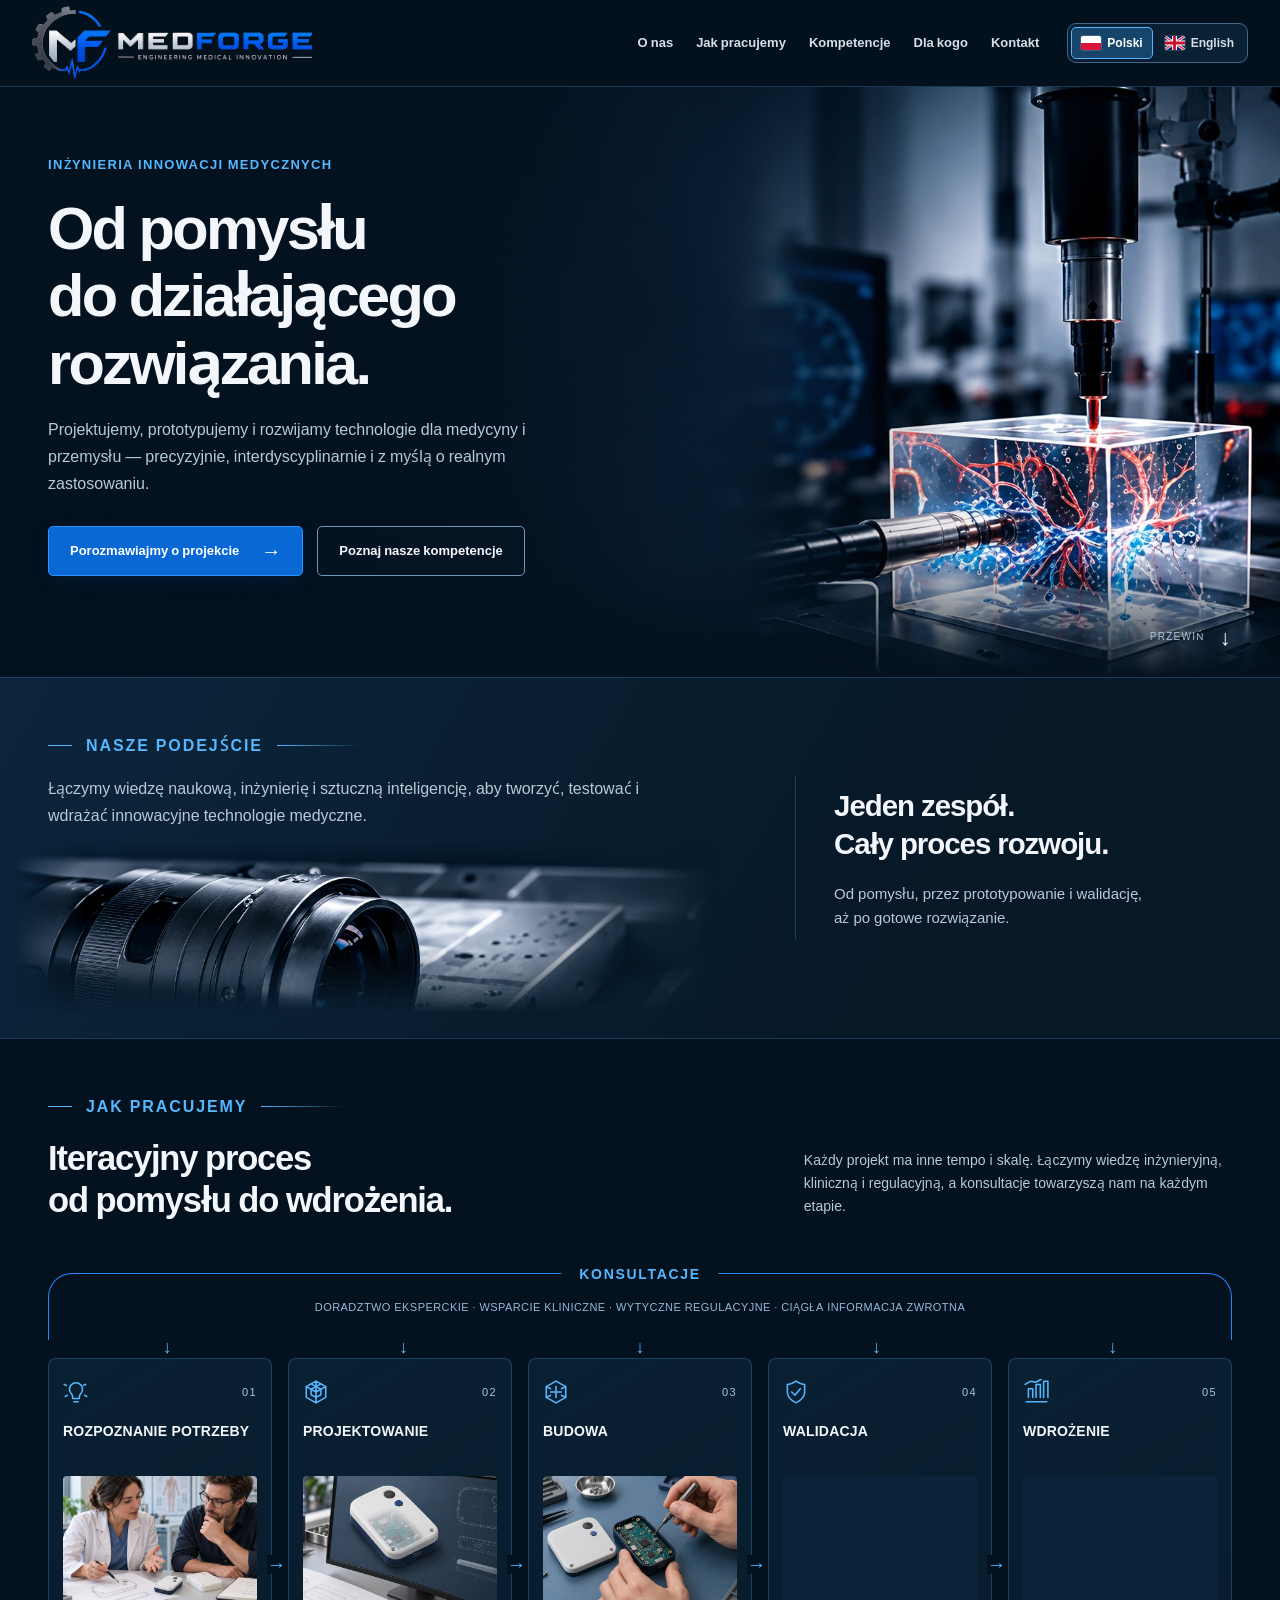
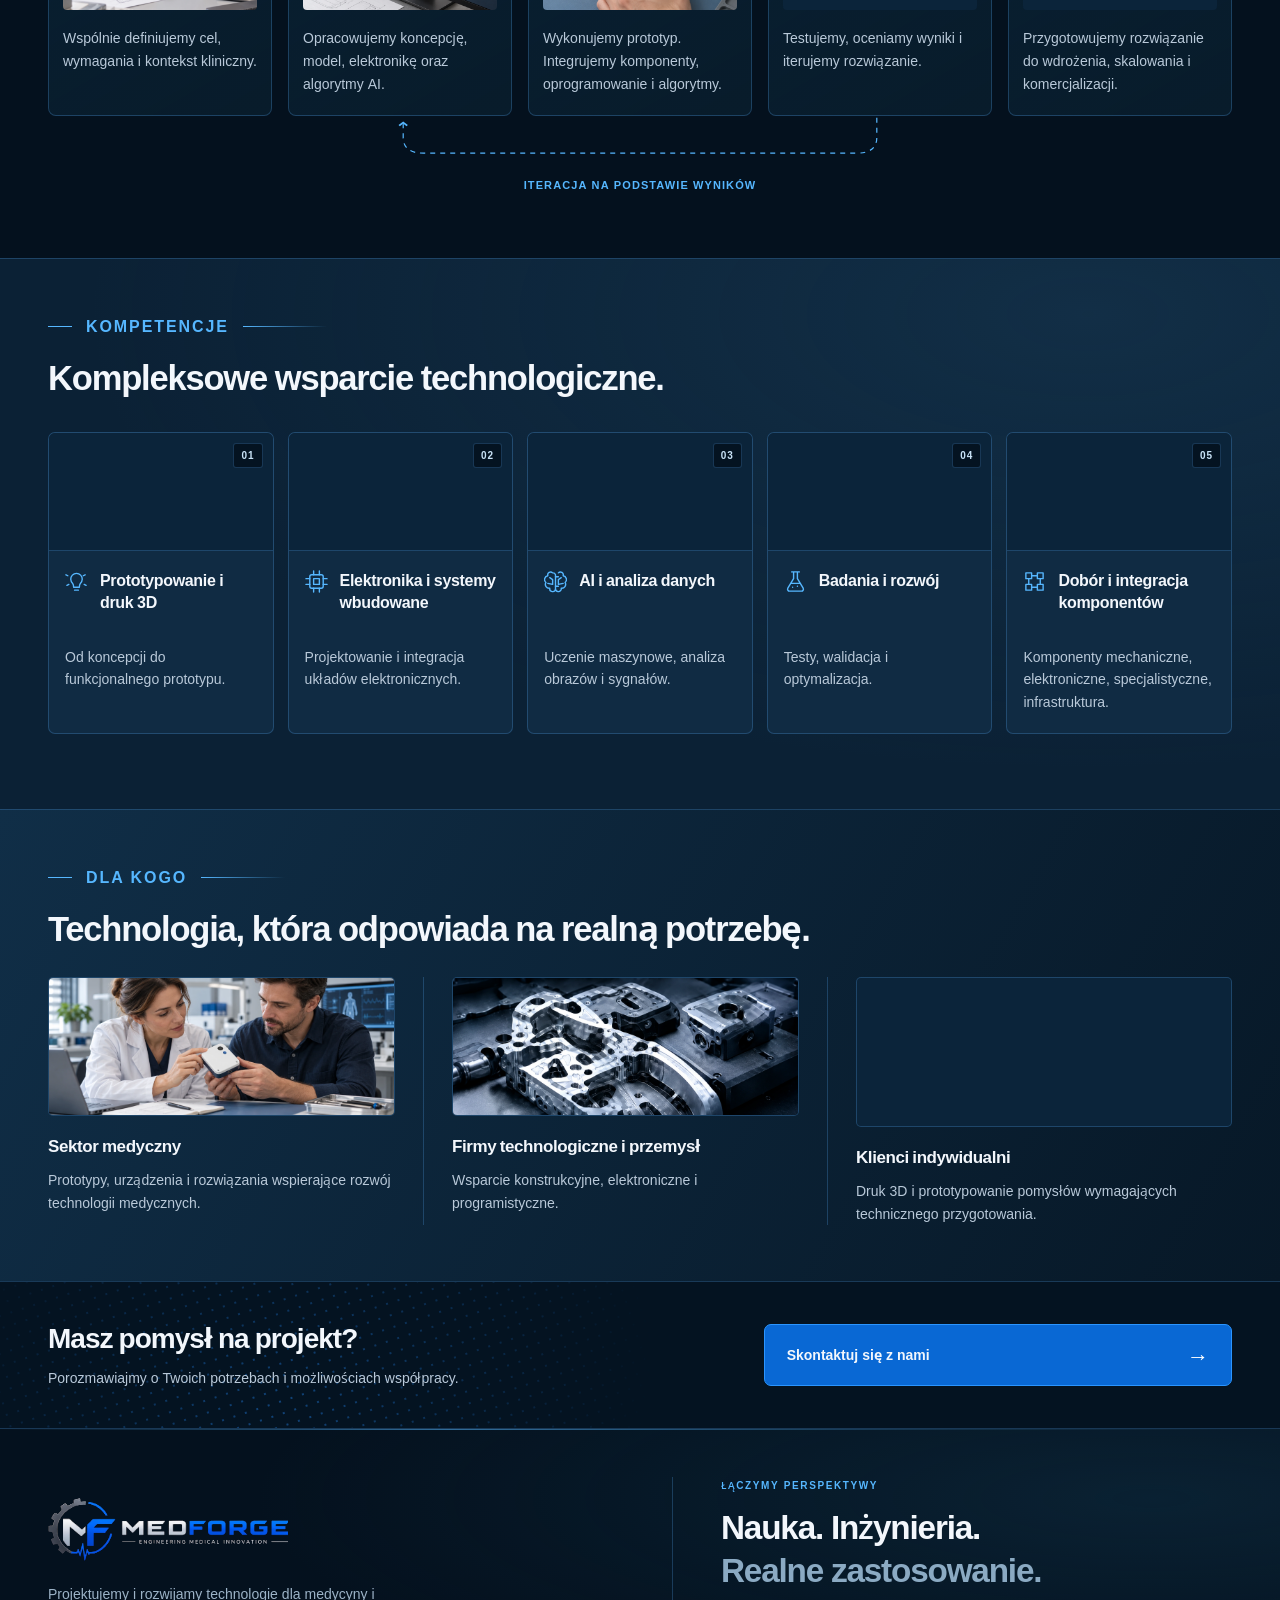
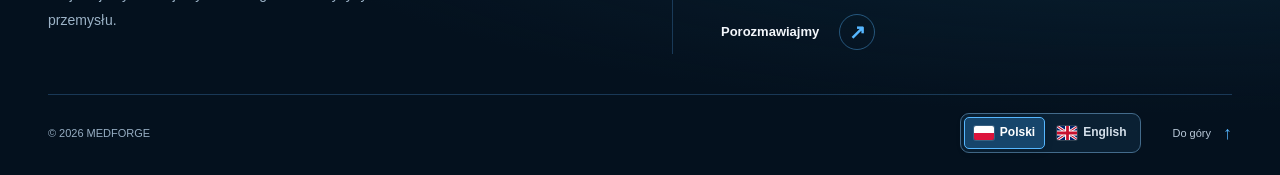
==== commit 9689c7a2: "enhance language changing" ====
--- a/public/index.html
+++ b/public/index.html
@@ -19,8 +19,8 @@
     <meta property="og:image:alt" content="Koncepcyjna wizualizacja medycznego stanowiska inżynierskiego MEDFORGE">
     <link rel="icon" href="favicon.png" type="image/png">
     <link rel="preload" href="fonts/open-sans-v18-latin-ext_latin-regular.woff2" as="font" type="font/woff2" crossorigin>
-    <link rel="stylesheet" href="styles.css">
-    <link rel="stylesheet" href="layout.css?v=20261017-12">
+    <link rel="stylesheet" href="styles.css?v=20261028-2">
+    <link rel="stylesheet" href="layout.css?v=20261028-2">
     <script src="contact-config.js" defer></script>
     <script src="script.js" defer></script>
     <script src="capabilities.js" defer></script>
@@ -57,13 +57,15 @@
           <a href="#contact">Kontakt</a>
         </nav>
         <div class="header-language">
-          <div class="language-switch" aria-label="Wybór języka"><a href="index.html" lang="pl" aria-current="page">PL</a><span aria-hidden="true">/</span><a href="en.html" lang="en">EN</a></div>
+          <nav class="language-switch" aria-label="Wybór języka">
+            <a href="index.html" lang="pl" hreflang="pl" aria-current="page" title="Polski"><img class="language-flag" src="images/flag-pl.svg" alt="" width="20" height="14"><span class="language-name">Polski</span></a>
+            <a href="en.html" lang="en" hreflang="en" title="English"><img class="language-flag" src="images/flag-gb.svg" alt="" width="20" height="14"><span class="language-name">English</span></a>
+          </nav>
         </div>
         <details class="mobile-menu">
           <summary aria-label="Otwórz menu"><span>Menu</span><span class="menu-lines" aria-hidden="true"></span></summary>
           <nav aria-label="Nawigacja mobilna">
             <a href="#approach">O nas</a><a href="#process">Jak pracujemy</a><a href="#capabilities">Kompetencje</a><a href="#audiences">Dla kogo</a><a href="#contact">Kontakt</a>
-            <div class="language-switch" aria-label="Wybór języka"><a href="index.html" lang="pl" aria-current="page">PL</a><span aria-hidden="true">/</span><a href="en.html" lang="en">EN</a></div>
           </nav>
         </details>
       </div>
@@ -251,7 +253,10 @@
         <div class="footer-bottom">
           <span>© <span id="current-year">2026</span> MEDFORGE</span>
           <div class="footer-utilities">
-            <nav class="language-switch" aria-label="Wybór języka"><a href="index.html" lang="pl" aria-current="page">PL</a><a href="en.html" lang="en">EN</a></nav>
+            <nav class="language-switch" aria-label="Wybór języka">
+              <a href="index.html" lang="pl" hreflang="pl" aria-current="page"><img class="language-flag" src="images/flag-pl.svg" alt="" width="20" height="14"><span class="language-name">Polski</span></a>
+              <a href="en.html" lang="en" hreflang="en"><img class="language-flag" src="images/flag-gb.svg" alt="" width="20" height="14"><span class="language-name">English</span></a>
+            </nav>
             <a class="footer-top" href="#top">Do góry <span aria-hidden="true">↑</span></a>
           </div>
         </div>
--- a/public/styles.css
+++ b/public/styles.css
@@ -47,10 +47,14 @@
 .desktop-nav>a::after{content:"";position:absolute;left:0;right:100%;bottom:7px;height:2px;background:var(--cyan);transition:right .2s}
 .desktop-nav>a:hover,.desktop-nav>a[aria-current="location"]{color:var(--text)}
 .desktop-nav>a:hover::after,.desktop-nav>a[aria-current="location"]::after{right:0}
-.language-switch{display:flex;align-items:center;gap:7px;font-size:12px;line-height:1;font-weight:700;color:#8ea6be;white-space:nowrap}
-.language-switch a{padding-block:14px;min-width:26px;text-align:center}
-.language-switch a[aria-current="page"]{color:var(--text)}
-.language-switch a:hover{color:var(--cyan)}
+.header-language{flex-shrink:0;margin-left:auto}
+.language-switch{display:flex;align-items:center;gap:2px;padding:3px;border:1px solid #436b8b;border-radius:9px;background:#0a2033;font-size:12px;line-height:1.2;font-weight:600;color:#d4dfea;white-space:nowrap}
+.language-switch a{display:flex;align-items:center;justify-content:center;gap:6px;min-height:32px;padding:6px 9px;border:1px solid transparent;border-radius:5px;transition:background .2s,border-color .2s,color .2s}
+.language-switch a[aria-current="page"]{color:#fff;background:#16456b;border-color:#56b7ff;box-shadow:0 2px 8px #0002}
+.language-switch a:hover{color:#fff;background:#1b3b55;border-color:#7196b9}
+.language-switch a[aria-current="page"]:hover{background:#1b507b;border-color:var(--cyan)}
+.language-switch a:focus-visible{outline-offset:2px}
+.language-flag{width:20px;height:14px;flex-shrink:0;object-fit:cover;border-radius:2px;box-shadow:0 0 0 1px #ffffff26}
 .mobile-menu{display:none}
 
 .hero{position:relative;overflow:hidden;background:radial-gradient(ellipse at 80% 40%,#12354f88,transparent 52%),linear-gradient(115deg,#04111e,#071d30)}
@@ -228,7 +232,7 @@
 @media(max-width:1050px){
   .section-shell{width:calc(100% - 64px)}
   .section-pad{padding-block:72px}
-  .desktop-nav,.header-language{display:none}
+  .desktop-nav{display:none}
   .nav-shell{justify-content:space-between;min-height:86px}
   .brand-crop{width:240px}
   .mobile-menu{display:block}
@@ -242,7 +246,6 @@
   .mobile-menu>nav{position:absolute;left:0;right:0;top:100%;background:#071827;box-shadow:0 20px 35px #0006;padding:18px 32px 24px;border-bottom:1px solid var(--line);max-height:calc(100dvh - 86px);overflow:auto}
   .mobile-menu nav>a{display:block;padding:12px 0;font-size:15px;border-bottom:1px solid var(--line)}
   .mobile-menu nav>a[aria-current="location"]{color:var(--cyan)}
-  .mobile-menu .language-switch{margin-top:14px}
   .hero-grid{grid-template-columns:1.1fr .9fr;padding-top:36px;min-height:650px}
   .hero .eyebrow{font-size:11px}
   h1{font-size:clamp(2.6rem,5.3vw,3.7rem)}
--- a/public/layout.css
+++ b/public/layout.css
@@ -131,14 +131,13 @@
 .footer-contact:hover>span{background:#163c56;border-color:var(--cyan)}
 .reference-layout .footer-bottom{padding-top:16px;font-size:11px;gap:16px;flex-wrap:wrap}
 .footer-utilities{display:flex;align-items:center;gap:32px;margin-left:auto}
-.footer-utilities .language-switch{gap:4px}
-.footer-utilities .language-switch a{display:grid;place-items:center;min-width:40px;min-height:40px;padding:0;border:1px solid transparent;border-radius:4px}
-.footer-utilities .language-switch a[aria-current="page"]{border-color:var(--line);background:#12304766}
 .footer-top{display:inline-flex;align-items:center;gap:12px;min-height:44px;color:#b9c9d9;white-space:nowrap}
 .footer-top>span{font-size:18px;color:var(--cyan)}
 .footer-top:hover{color:var(--text)}
 
-
+@media(min-width:1051px) and (max-width:1250px){
+  .reference-layout .brand-crop{width:230px}
+}
 @media(max-width:1050px){
   .reference-layout .hero-grid{min-height:560px}
   .reference-layout .brand-crop{width:260px}
@@ -149,8 +148,13 @@
 }
 @media(max-width:700px){
   .reference-layout .section-pad{padding-block:48px}
-  .reference-layout .nav-shell{min-height:78px}
-  .reference-layout .brand-crop{width:230px}
+  .reference-layout .nav-shell{gap:8px;min-height:72px}
+  .reference-layout .nav-shell>.brand .brand-crop{width:min(230px,calc(100vw - 164px))}
+  .header-language .language-switch a{width:32px;padding:6px 4px}
+  .header-language .language-name{position:absolute;width:1px;height:1px;padding:0;margin:-1px;overflow:hidden;clip:rect(0,0,0,0);white-space:nowrap;border:0}
+  .mobile-menu>summary{justify-content:center;width:36px;min-height:40px;padding:8px}
+  .mobile-menu>summary>span:first-child{display:none}
+  .mobile-menu>nav{max-height:calc(100dvh - 72px)}
   .reference-layout .hero-grid{min-height:0;padding-top:22px;padding-bottom:18px}
   .reference-layout .hero-grid{grid-template-columns:1fr;min-height:620px}
   .reference-layout .hero-copy{align-self:start}
@@ -189,7 +193,6 @@
   .footer-utilities{gap:22px}
 }
 @media(max-width:400px){
-  .reference-layout .brand-crop{width:min(225px,calc(100vw - 132px))}
   .reference-layout .hero-actions{flex-direction:column}
   .reference-layout .footer-main .brand-crop{width:210px}
   .footer-utilities{gap:16px}
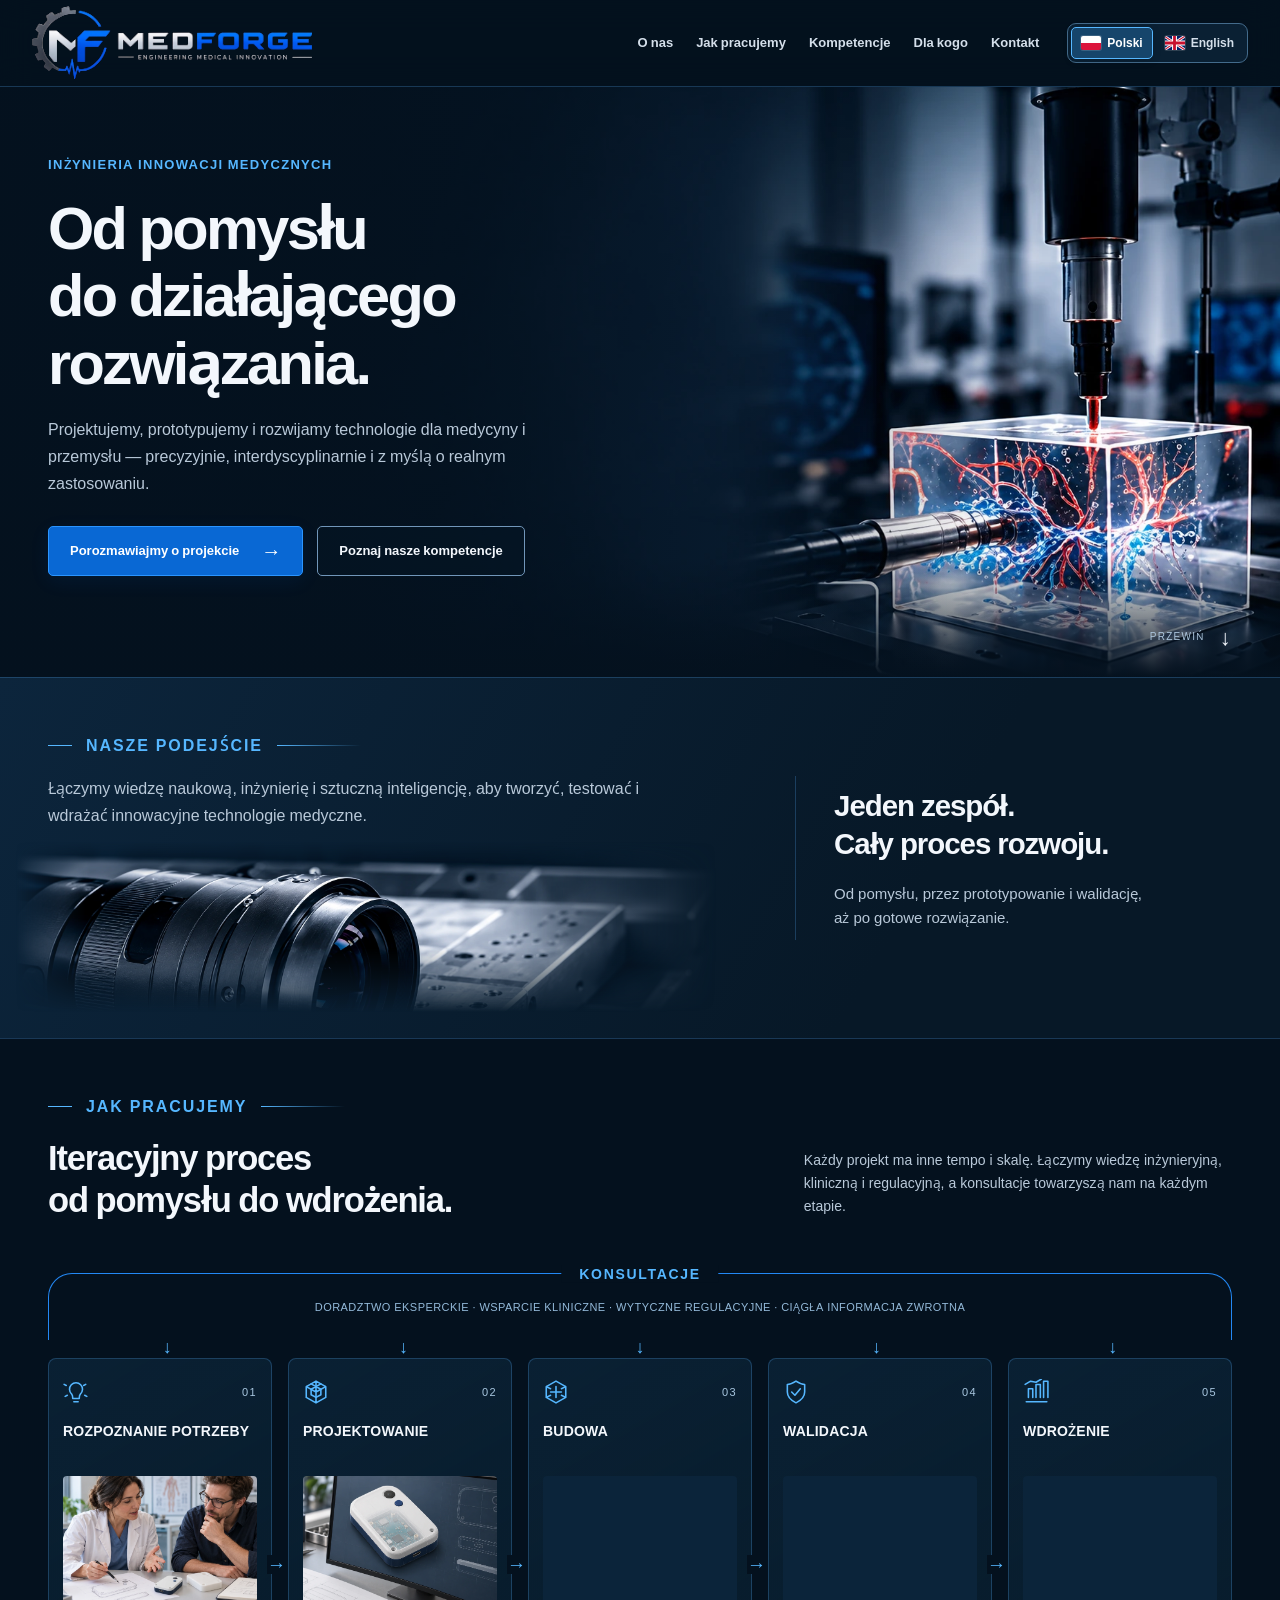
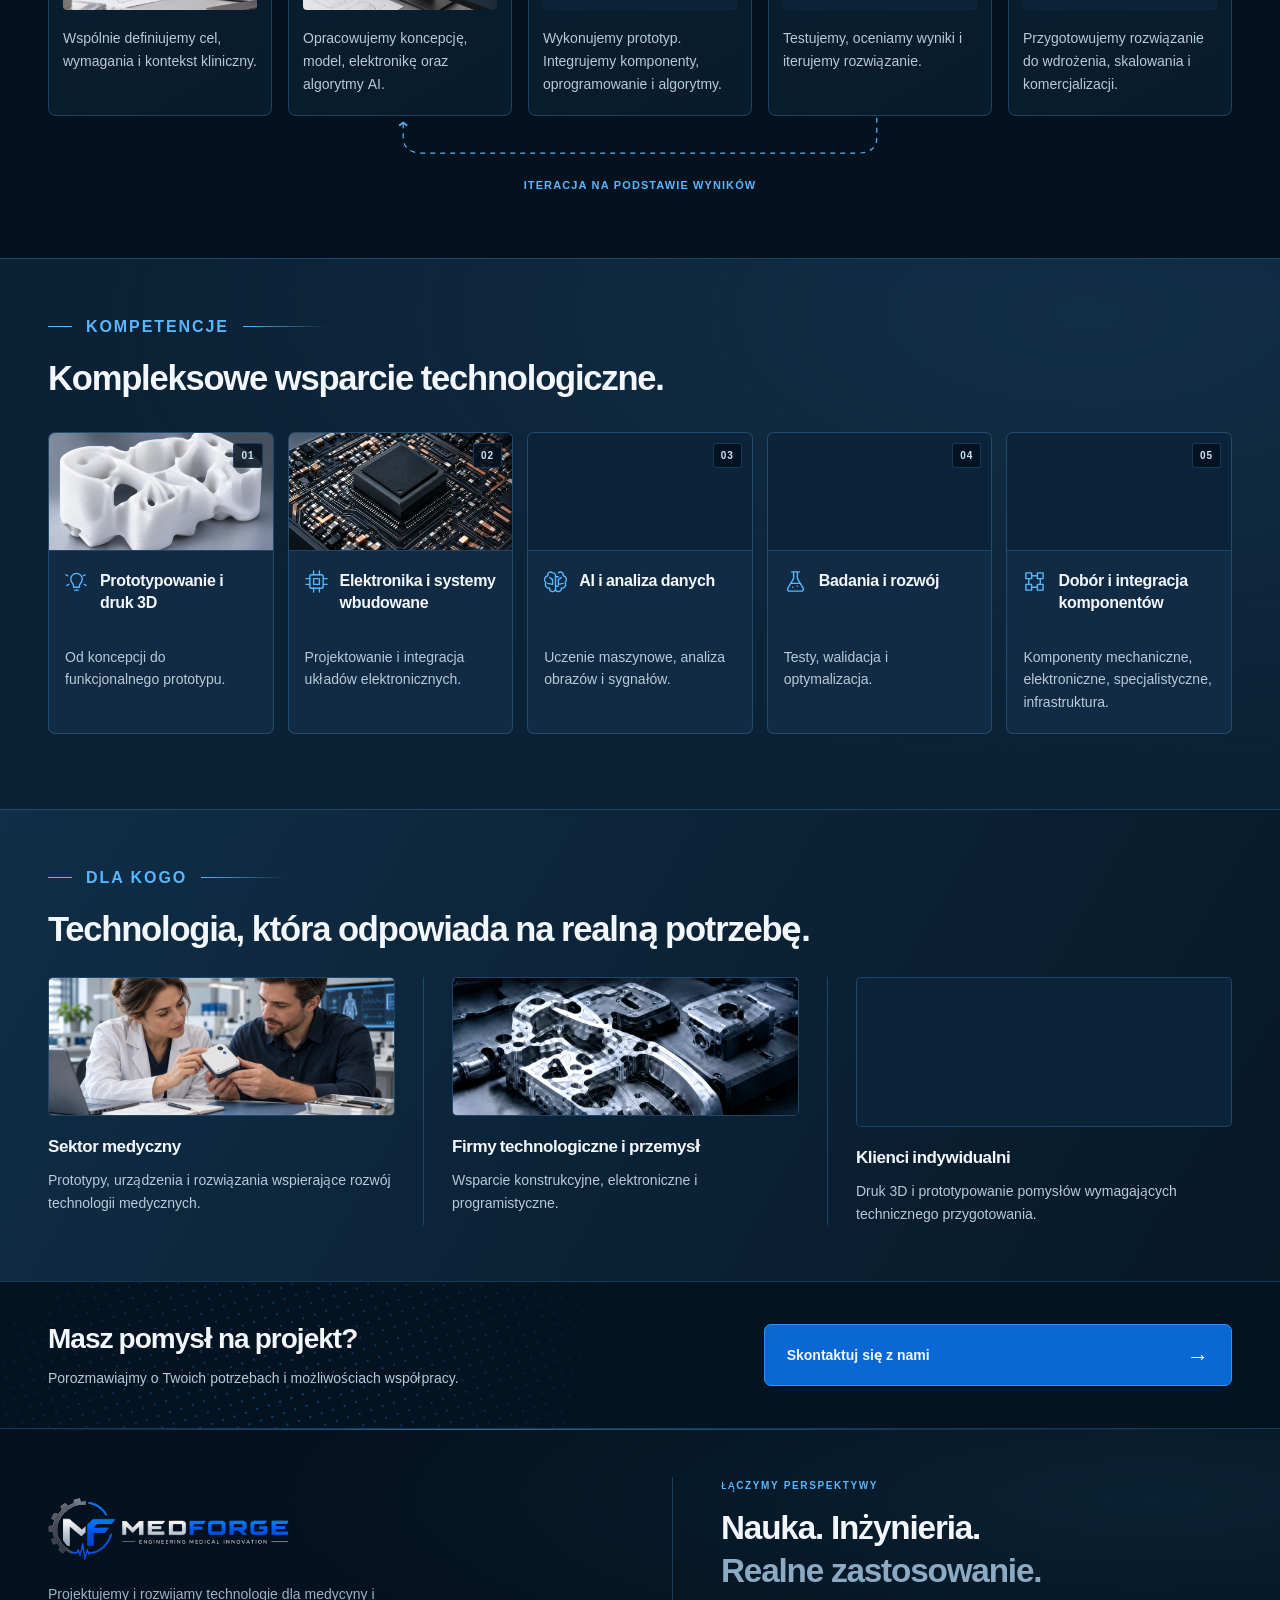
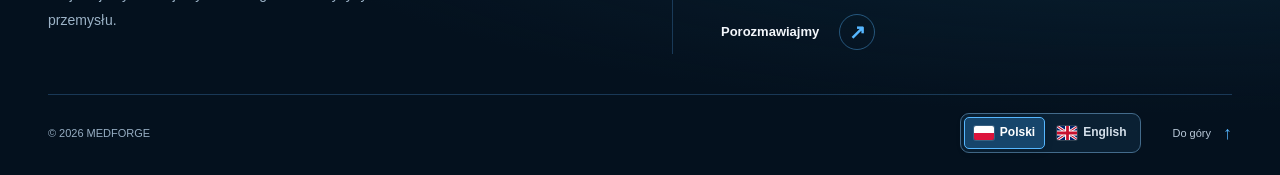
==== commit 85082709: "change favicon" ====
--- a/public/index.html
+++ b/public/index.html
@@ -17,7 +17,8 @@
     <meta property="og:locale" content="pl_PL">
     <meta property="og:image" content="https://medforge.tech/images/hero-lab-hq.webp">
     <meta property="og:image:alt" content="Koncepcyjna wizualizacja medycznego stanowiska inżynierskiego MEDFORGE">
-    <link rel="icon" href="favicon.png" type="image/png">
+    <link rel="icon" href="favicon.ico?v=20261028" sizes="16x16 32x32 48x48 64x64">
+    <link rel="icon" href="favicon.png?v=20261028" type="image/png" sizes="64x64">
     <link rel="preload" href="fonts/open-sans-v18-latin-ext_latin-regular.woff2" as="font" type="font/woff2" crossorigin>
     <link rel="stylesheet" href="styles.css?v=20261028-2">
     <link rel="stylesheet" href="layout.css?v=20261028-2">
